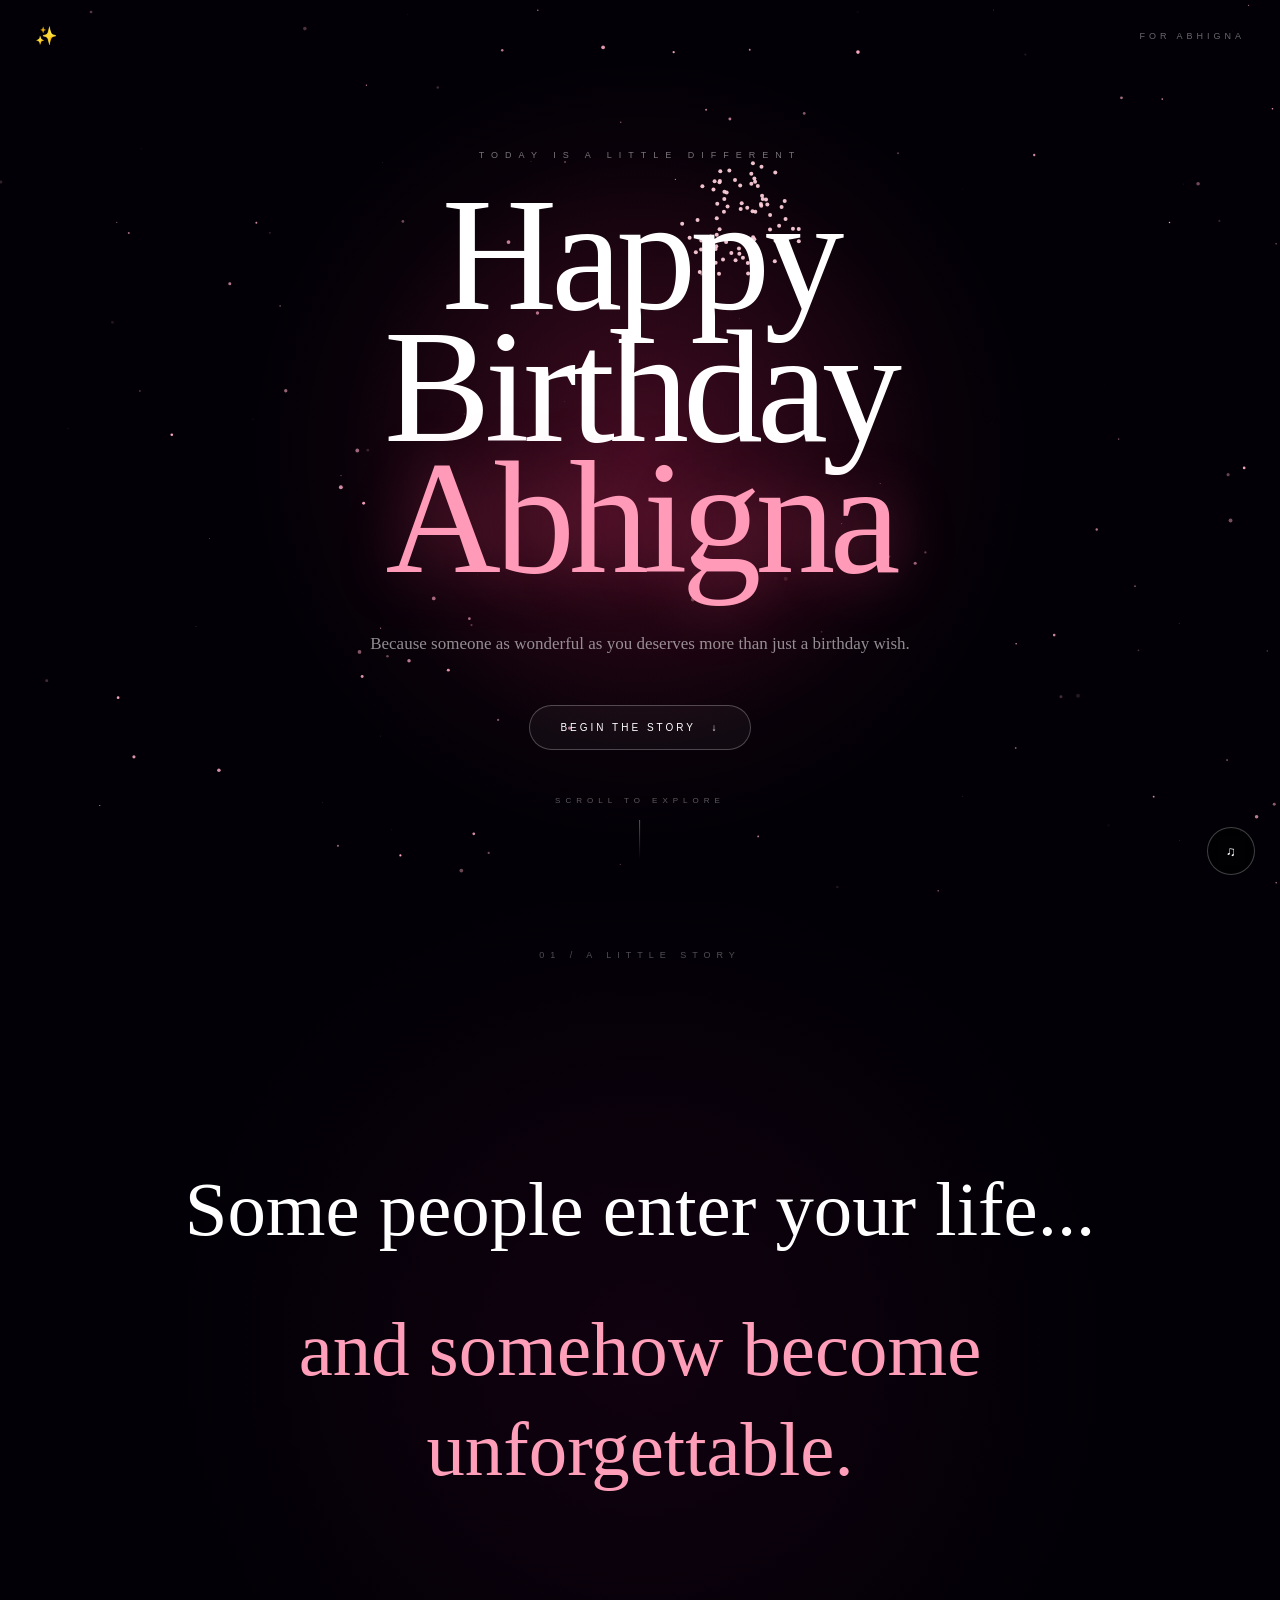
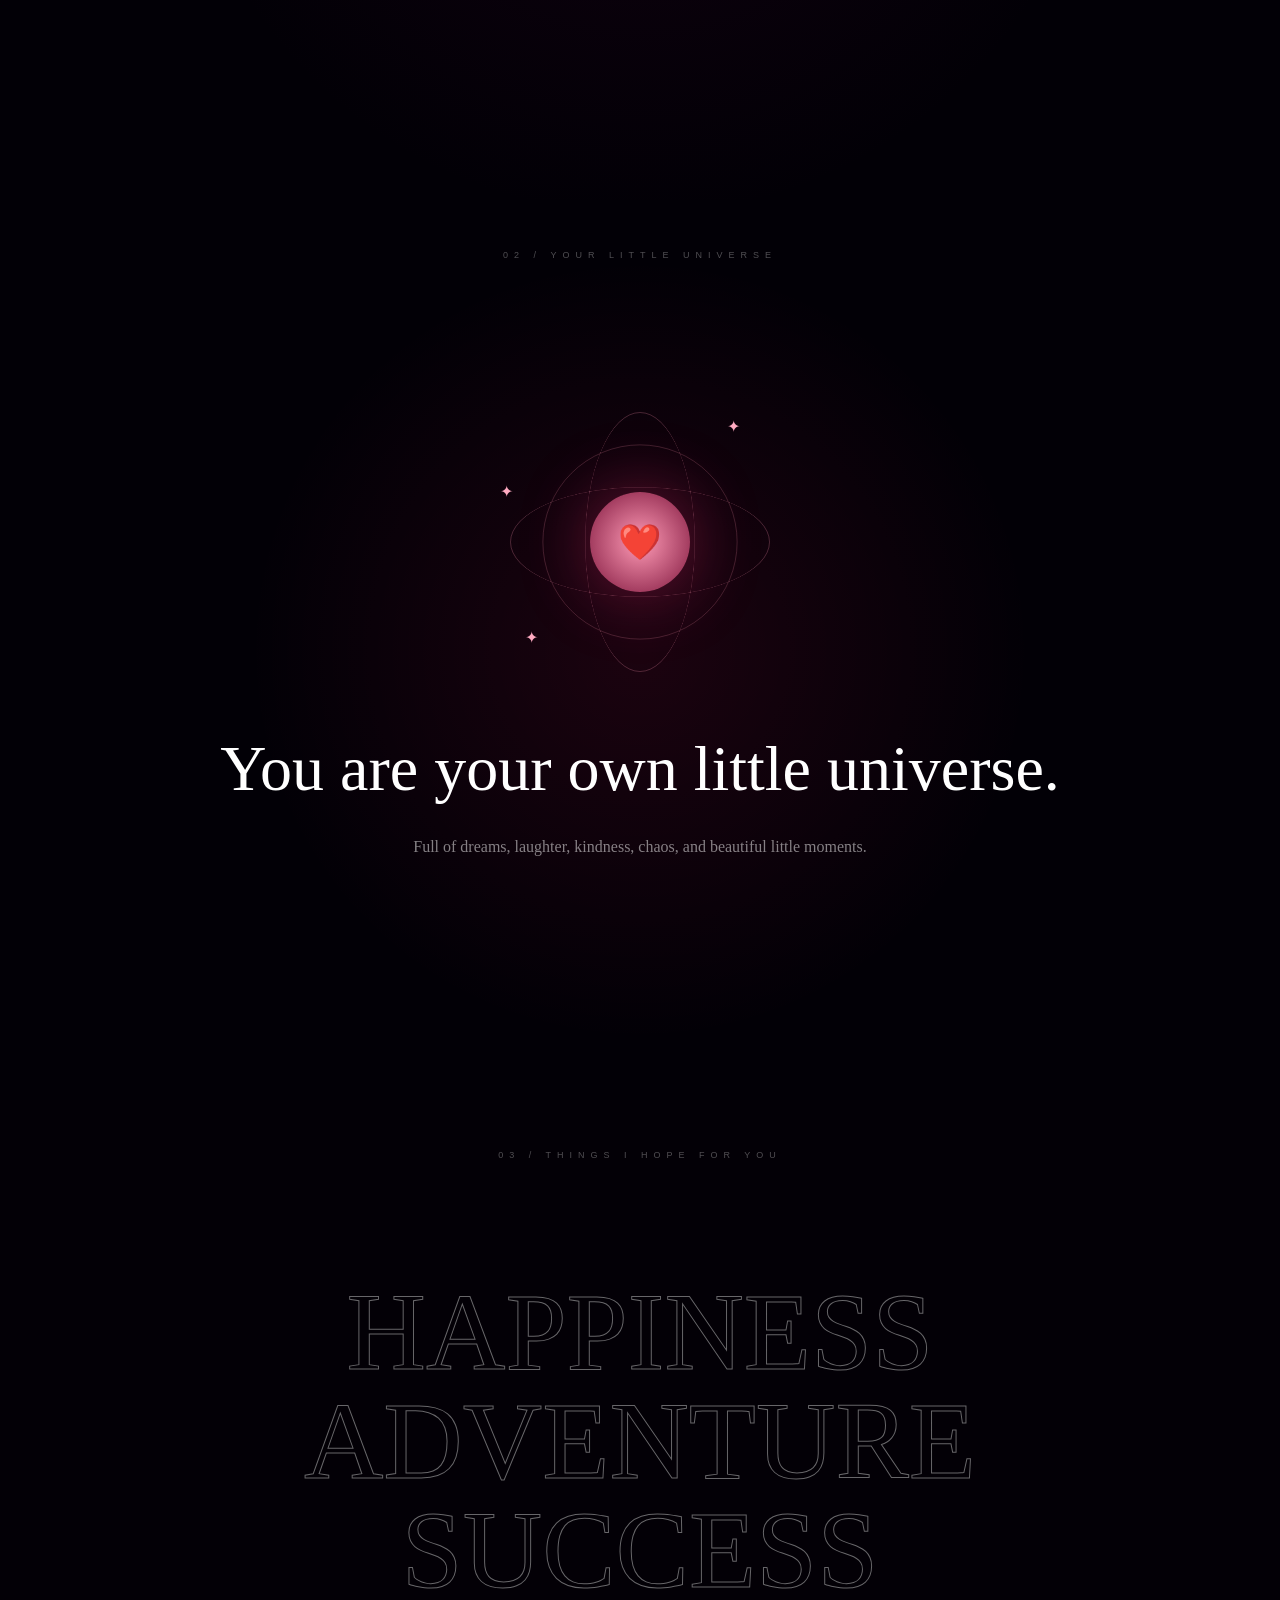
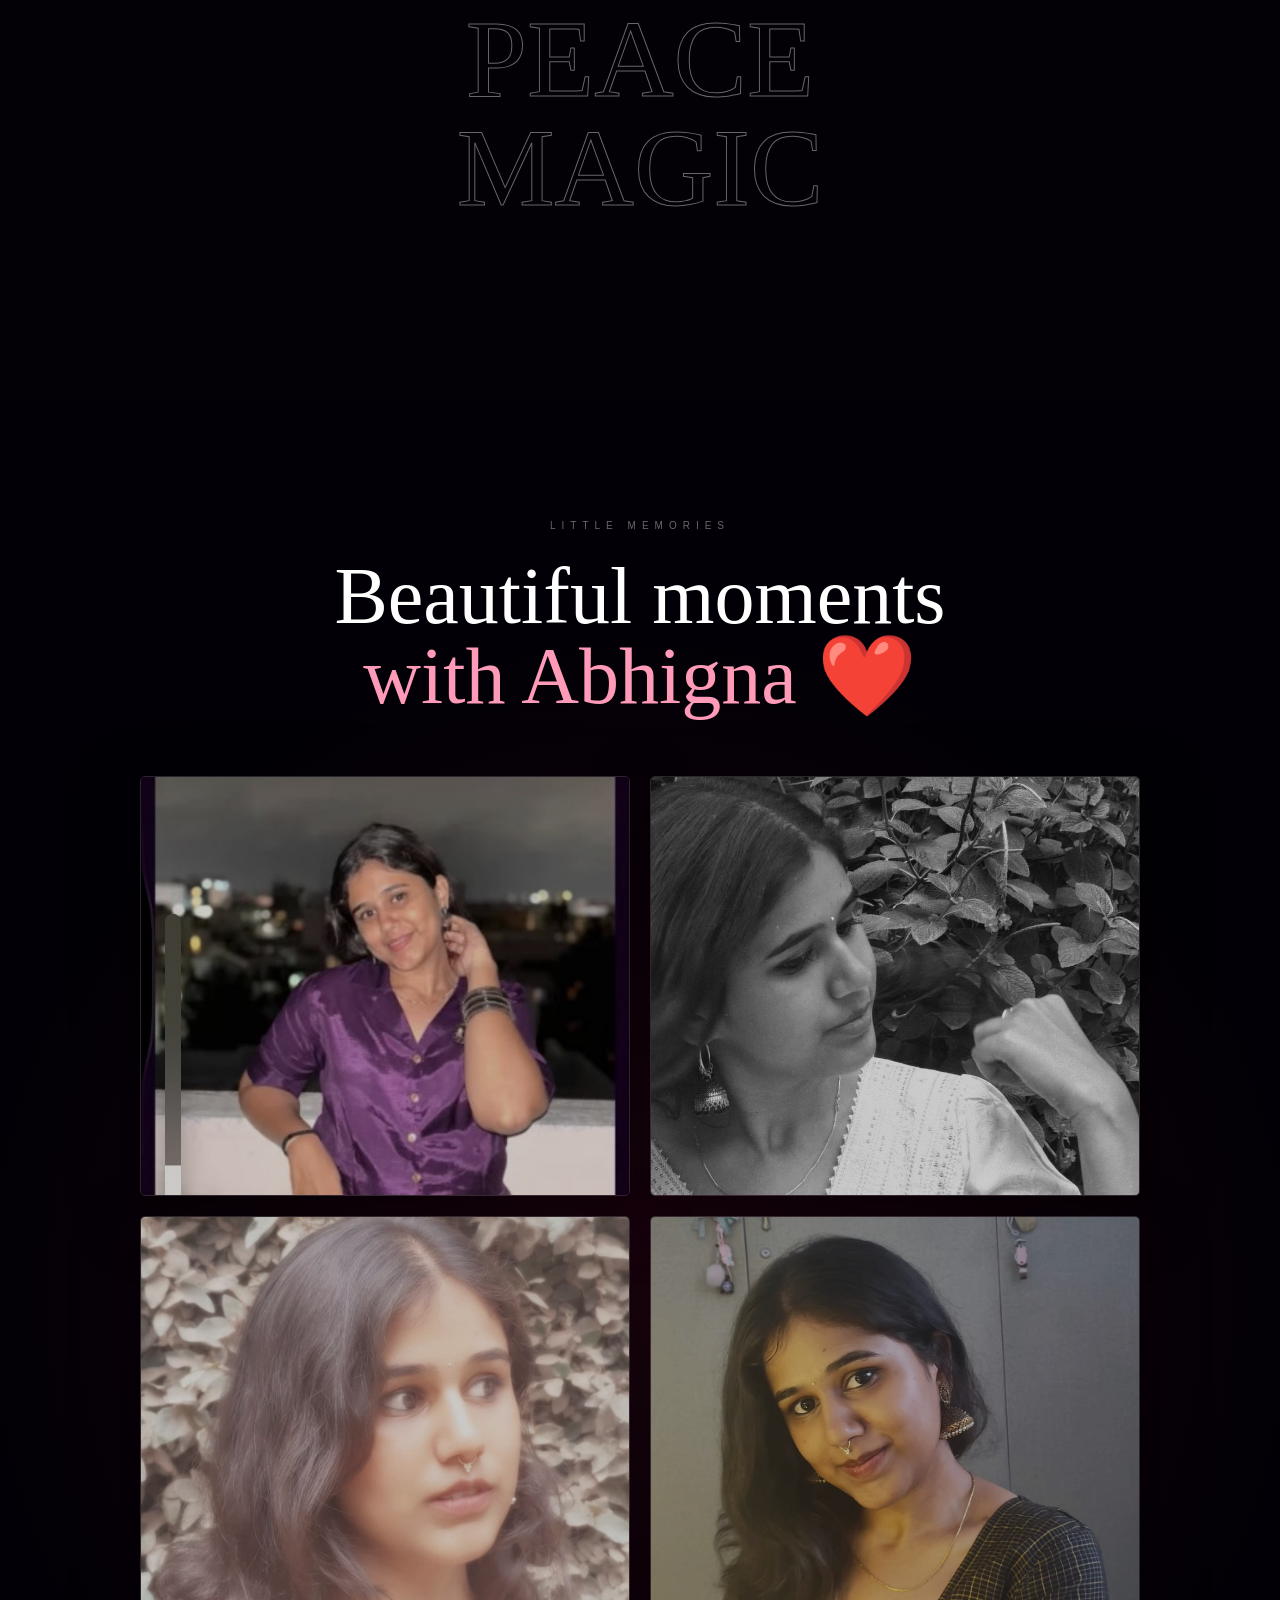
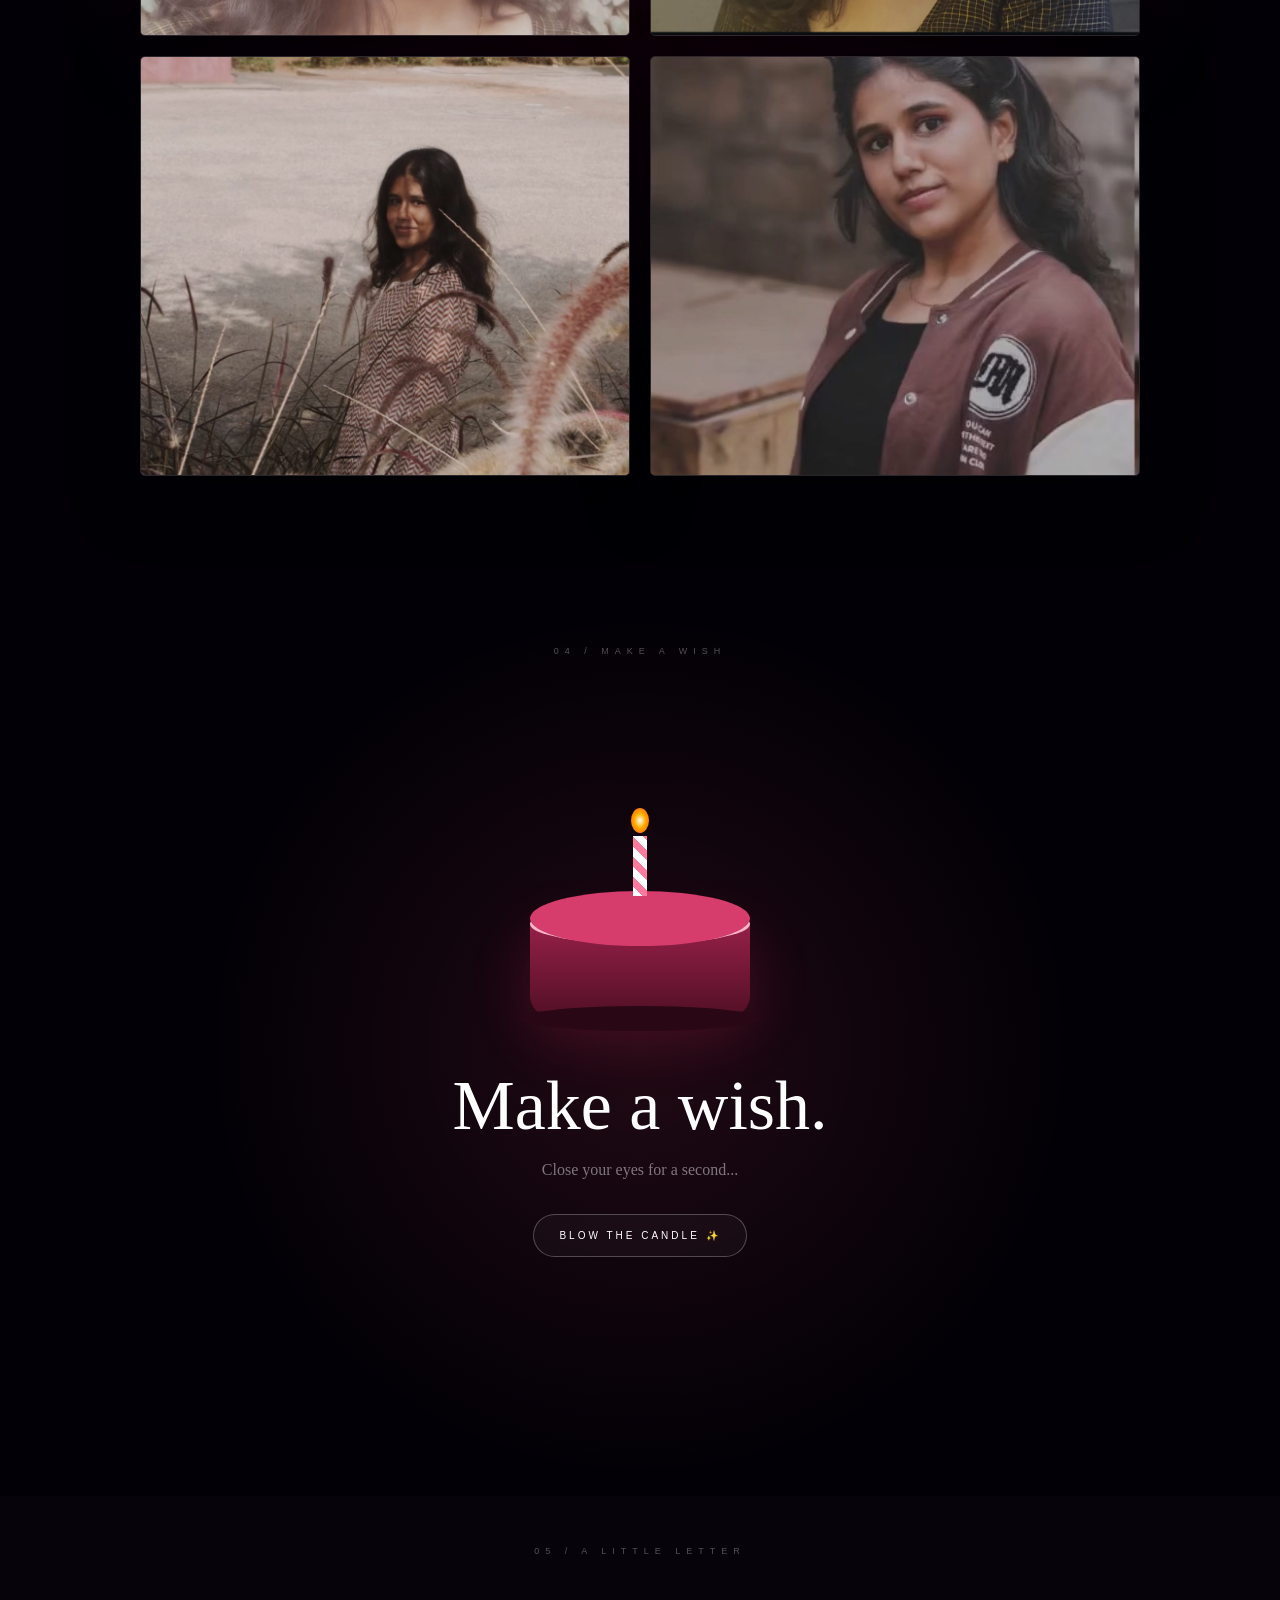
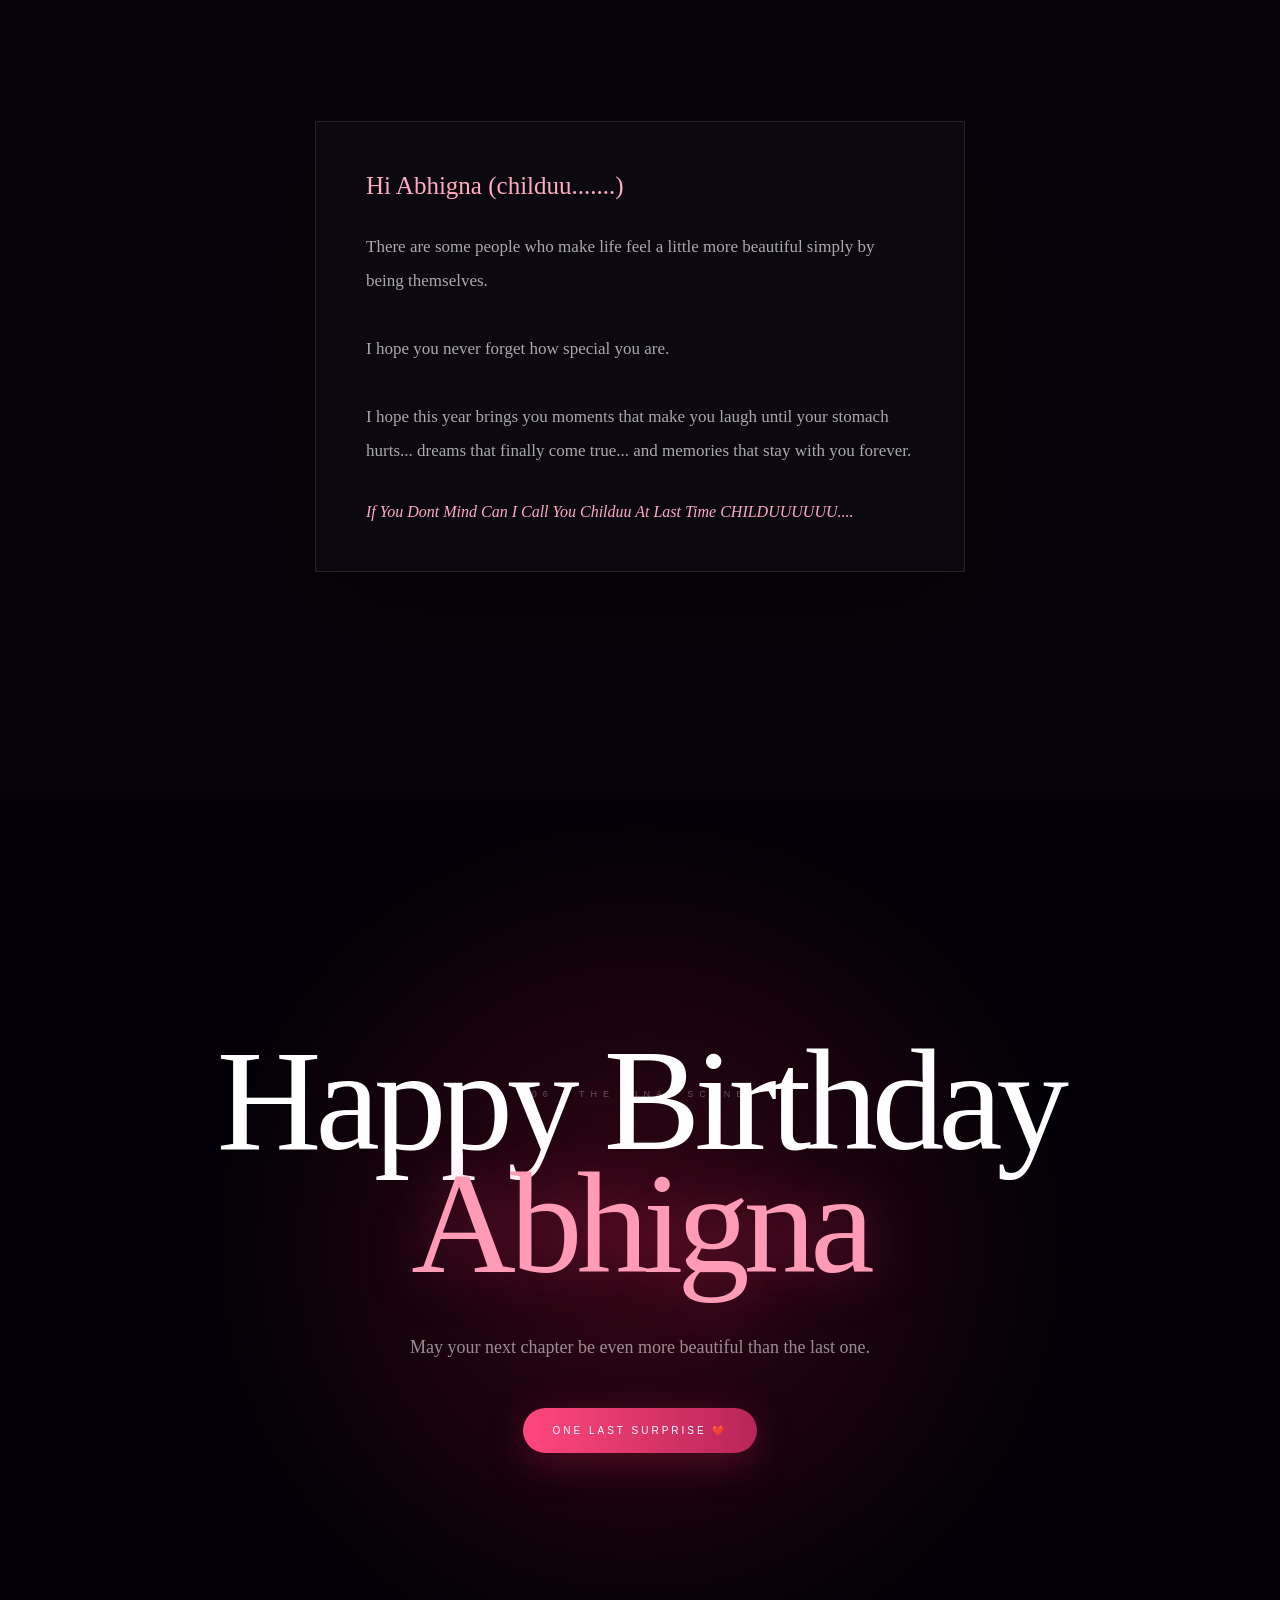
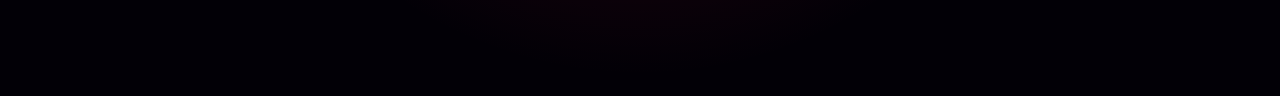
==== index.html @ fcb1d1f9 "Rename intex.html to index.html" ====
<!DOCTYPE html>
<html lang="en">

<head>

    <meta charset="UTF-8">

    <meta
        name="viewport"
        content="width=device-width, initial-scale=1.0">

    <meta
        name="theme-color"
        content="#030008">

    <title>
        A Story For Abhigna ❤️
    </title>

    <link
        rel="stylesheet"
        href="style.css">

</head>

<body>


<!-- =====================================================
     INTRO
===================================================== -->

<div id="intro">

    <div class="intro-stars"></div>

    <div class="intro-content">

        <div class="intro-small">
            SOME STORIES ARE MEANT TO BE FELT
        </div>

        <h1>
            For <span>Abhigna</span>
        </h1>

        <div class="intro-line"></div>

        <p>
            A little cinematic surprise
        </p>

    </div>

</div>


<!-- =====================================================
     MUSIC
===================================================== -->

<button
    id="musicButton"
    class="music-button">

    ♫

</button>

<audio
    id="music"
    loop>

    <source
        src="music.mp3"
        type="audio/mpeg">

</audio>


<!-- =====================================================
     BACKGROUND CANVAS
===================================================== -->

<canvas
    id="particles">

</canvas>


<!-- =====================================================
     NAVIGATION
===================================================== -->

<nav>

    <div class="logo">
        ✨
    </div>

    <div class="nav-text">
        FOR ABHIGNA
    </div>

</nav>


<!-- =====================================================
     HERO
===================================================== -->

<section
    class="hero"
    data-scene>

    <div class="hero-glow"></div>

    <div class="hero-content">

        <div class="eyebrow">
            TODAY IS A LITTLE DIFFERENT
        </div>

        <h1
            class="hero-title">

            <span>Happy</span>

            <span>Birthday</span>

            <span class="pink">
                Abhigna
            </span>

        </h1>

        <p class="hero-description">

            Because someone as wonderful as you
            deserves more than just a birthday wish.

        </p>

        <button
            class="begin-button"
            id="beginButton">

            BEGIN THE STORY

            <span>↓</span>

        </button>

    </div>

    <div class="scroll-hint">

        SCROLL TO EXPLORE

        <div></div>

    </div>

</section>


<!-- =====================================================
     SCENE 01
===================================================== -->

<section
    class="scene story-scene"
    data-scene>

    <div class="scene-number">
        01 / A LITTLE STORY
    </div>

    <div class="story-container reveal">

        <p class="giant-text">

            Some people
            enter your life...

        </p>

        <p
            class="giant-text pink-text">

            and somehow
            become unforgettable.

        </p>

    </div>

</section>


<!-- =====================================================
     SCENE 02
===================================================== -->

<section
    class="scene universe"
    data-scene>

    <div class="scene-number">
        02 / YOUR LITTLE UNIVERSE
    </div>

    <div class="universe-content reveal">

        <div class="orb">

            <div class="orb-core">
                ❤️
            </div>

            <div class="orb-ring ring-one"></div>
            <div class="orb-ring ring-two"></div>
            <div class="orb-ring ring-three"></div>

            <div class="orb-star star-one">✦</div>
            <div class="orb-star star-two">✦</div>
            <div class="orb-star star-three">✦</div>

        </div>

        <h2>
            You are your own
            little universe.
        </h2>

        <p>

            Full of dreams,
            laughter,
            kindness,
            chaos,
            and beautiful little moments.

        </p>

    </div>

</section>


<!-- =====================================================
     SCENE 03
===================================================== -->

<section
    class="scene words"
    data-scene>

    <div class="scene-number">
        03 / THINGS I HOPE FOR YOU
    </div>

    <div class="word-list reveal">

        <div>HAPPINESS</div>

        <div>ADVENTURE</div>

        <div>SUCCESS</div>

        <div>PEACE</div>

        <div>MAGIC</div>

    </div>

</section>
<!-- PHOTO SECTION -->

<section class="photo-section">

    <p class="photo-small">
        LITTLE MEMORIES
    </p>

    <h2>
        Beautiful moments
        <span>with Abhigna ❤️</span>
    </h2>

    <div class="photos">

        <div class="photo">
            <img src="photos/1.jpg">
        </div>

        <div class="photo">
            <img src="photos/2.jpg">
        </div>

        <div class="photo">
            <img src="photos/3.jpg">
        </div>

        <div class="photo">
            <img src="photos/4.jpg">
        </div>

        <div class="photo">
            <img src="photos/5.jpg">
        </div>

        <div class="photo">
            <img src="photos/6.jpg">
        </div>

    </div>

</section>

<!-- =====================================================
     SCENE 04
===================================================== -->

<section
    class="scene cake-scene"
    data-scene>

    <div class="scene-number">
        04 / MAKE A WISH
    </div>

    <div class="cake-area reveal">

        <div class="cake">

            <div class="candle">

                <div class="flame"></div>

            </div>

            <div class="cake-top"></div>

            <div class="cake-body">

                <div class="cake-drip"></div>

            </div>

            <div class="cake-bottom"></div>

        </div>

        <h2>
            Make a wish.
        </h2>

        <p>
            Close your eyes for a second...
        </p>

        <button
            id="wishButton"
            class="wish-button">

            BLOW THE CANDLE ✨

        </button>

    </div>

</section>


<!-- =====================================================
     SCENE 05
===================================================== -->

<section
    class="scene letter-scene"
    data-scene>

    <div class="scene-number">
        05 / A LITTLE LETTER
    </div>

    <div class="letter reveal">

        <div class="letter-top">
            Hi Abhigna (childuu.......)
        </div>

        <div
            id="letterText"
            class="letter-text">

            There are some people
            who make life feel a little
            more beautiful simply by
            being themselves.

            <br><br>

            I hope you never forget
            how special you are.

            <br><br>

            I hope this year brings you
            moments that make you laugh
            until your stomach hurts...

            dreams that finally come true...

            and memories that stay with
            you forever.

        </div>

        <div class="letter-sign">
            If You Dont Mind Can I Call You Childuu At Last Time 


            CHILDUUUUUU....
        </div>

    </div>

</section>


<!-- =====================================================
     SCENE 06
===================================================== -->

<section
    class="scene final-scene"
    data-scene>

    <div class="final-glow"></div>

    <div class="final-content reveal">

        <div class="scene-number">
            06 / THE FINAL SCENE
        </div>

        <h1>

            Happy Birthday

            <span>
                Abhigna
            </span>

        </h1>

        <p>

            May your next chapter be
            even more beautiful than
            the last one.

        </p>

        <button
            id="surpriseButton"
            class="surprise-button">

            ONE LAST SURPRISE ❤️

        </button>

    </div>

</section>


<!-- =====================================================
     SECRET SCREEN
===================================================== -->

<div
    id="secretScreen"
    class="secret-screen">

    <div class="secret-content">

        <div class="secret-small">
            THE SECRET SCENE
        </div>

        <h1>

            You deserve
            the world.

        </h1>

        <p>

            Never stop smiling.

            <br>

            Never stop dreaming.

            <br>

            Never stop being you.

            <br><br>

            Happy Birthday,
            Abhigna. ❤️

        </p>

        <button
            id="closeSecret">

            CLOSE

        </button>

    </div>

</div>


<script src="script.js"></script>

</body>

</html>
---- style.css ----
/* =====================================================
   RESET
===================================================== */

* {
    margin: 0;
    padding: 0;
    box-sizing: border-box;
}

html {
    scroll-behavior: smooth;
}

body {

    background: #020006;

    color: white;

    font-family:
        Georgia,
        "Times New Roman",
        serif;

    overflow-x: hidden;

}


/* =====================================================
   CANVAS
===================================================== */

#particles {

    position: fixed;

    inset: 0;

    width: 100%;
    height: 100%;

    pointer-events: none;

    z-index: 1;

}


/* =====================================================
   INTRO
===================================================== */

#intro {

    position: fixed;

    inset: 0;

    background: #000;

    z-index: 10000;

    display: flex;

    align-items: center;

    justify-content: center;

    text-align: center;

    transition:
        opacity 1.5s ease,
        visibility 1.5s ease;

}

#intro.hide {

    opacity: 0;

    visibility: hidden;

}

.intro-content {

    position: relative;

    z-index: 2;

}

.intro-small {

    font-family: Arial, sans-serif;

    font-size: 9px;

    letter-spacing: 7px;

    opacity: .45;

    animation:
        fadeUp 1.5s ease;

}

.intro-content h1 {

    margin-top: 25px;

    font-size:
        clamp(50px, 12vw, 130px);

    font-weight: normal;

    line-height: .9;

    animation:
        cinematicIn 2s ease;

}

.intro-content h1 span {

    color: #ff9ab8;

}

.intro-line {

    width: 180px;

    height: 1px;

    background: rgba(255,255,255,.4);

    margin: 35px auto;

    transform-origin: left;

    animation:
        lineReveal 2s ease;

}

.intro-content p {

    font-family: Arial, sans-serif;

    font-size: 10px;

    letter-spacing: 4px;

    opacity: .4;

}


/* =====================================================
   NAV
===================================================== */

nav {

    position: fixed;

    top: 0;
    left: 0;

    width: 100%;

    padding: 25px 35px;

    display: flex;

    justify-content: space-between;

    align-items: center;

    z-index: 500;

    font-family: Arial, sans-serif;

}

.logo {

    font-size: 18px;

}

.nav-text {

    font-size: 9px;

    letter-spacing: 4px;

    opacity: .4;

}


/* =====================================================
   MUSIC
===================================================== */

.music-button {

    position: fixed;

    right: 25px;

    bottom: 25px;

    width: 48px;
    height: 48px;

    border-radius: 50%;

    border:
        1px solid
        rgba(255,255,255,.25);

    background:
        rgba(0,0,0,.4);

    backdrop-filter:
        blur(15px);

    color: white;

    z-index: 1000;

    cursor: pointer;

    transition: .4s;

}

.music-button:hover {

    transform: scale(1.1);

    box-shadow:
        0 0 30px
        rgba(255,80,130,.5);

}


/* =====================================================
   HERO
===================================================== */

.hero {

    min-height: 100svh;

    position: relative;

    display: flex;

    align-items: center;

    justify-content: center;

    text-align: center;

    overflow: hidden;

    background:

        radial-gradient(
            circle at 50% 50%,
            rgba(255,40,100,.12),
            transparent 50%
        );

}

.hero-glow {

    position: absolute;

    width: 600px;
    height: 600px;

    border-radius: 50%;

    background:
        radial-gradient(
            circle,
            rgba(255,50,120,.15),
            transparent 70%
        );

    animation:
        breathing 7s ease-in-out infinite;

}

.hero-content {

    position: relative;

    z-index: 5;

    max-width: 900px;

    padding: 30px;

}

.eyebrow {

    font-family: Arial, sans-serif;

    font-size: 9px;

    letter-spacing: 7px;

    opacity: .45;

    margin-bottom: 30px;

}

.hero-title {

    font-size:
        clamp(60px, 14vw, 160px);

    line-height: .82;

    font-weight: normal;

    letter-spacing: -6px;

}

.hero-title span {

    display: block;

}

.pink {

    color: #ff9ab8;

    text-shadow:
        0 0 60px
        rgba(255,80,130,.4);

}

.hero-description {

    max-width: 550px;

    margin: 45px auto;

    font-size: 17px;

    line-height: 1.8;

    opacity: .55;

}

.begin-button {

    padding: 16px 30px;

    border-radius: 50px;

    border:
        1px solid
        rgba(255,255,255,.25);

    background:
        rgba(255,255,255,.04);

    color: white;

    cursor: pointer;

    font-size: 10px;

    letter-spacing: 3px;

    transition: .4s;

}

.begin-button:hover {

    background: white;

    color: black;

    transform: translateY(-4px);

}

.begin-button span {

    margin-left: 10px;

}

.scroll-hint {

    position: absolute;

    bottom: 25px;

    left: 50%;

    transform:
        translateX(-50%);

    font-family: Arial, sans-serif;

    font-size: 8px;

    letter-spacing: 5px;

    opacity: .35;

}

.scroll-hint div {

    width: 1px;

    height: 40px;

    background:
        linear-gradient(
            white,
            transparent
        );

    margin: 15px auto;

    animation:
        scrollLine 2s infinite;

}


/* =====================================================
   SCENES
===================================================== */

.scene {

    min-height: 100svh;

    padding: 120px 7vw;

    position: relative;

    display: flex;

    justify-content: center;

    align-items: center;

    text-align: center;

    overflow: hidden;

}

.scene-number {

    position: absolute;

    top: 50px;

    left: 50%;

    transform:
        translateX(-50%);

    font-family: Arial, sans-serif;

    font-size: 9px;

    letter-spacing: 6px;

    opacity: .3;

}

.reveal {

    opacity: 0;

    transform:
        translateY(70px);

    filter: blur(8px);

    transition:
        1.2s ease;

}

.reveal.visible {

    opacity: 1;

    transform:
        translateY(0);

    filter: blur(0);

}


/* =====================================================
   STORY
===================================================== */

.story-scene {

    background:
        radial-gradient(
            circle,
            rgba(100,10,70,.15),
            transparent 60%
        );

}

.story-container {

    max-width: 1000px;

}

.giant-text {

    font-size:
        clamp(35px, 6vw, 80px);

    line-height: 1.3;

    margin-bottom: 40px;

}

.pink-text {

    color: #ff9eb9;

}


/* =====================================================
   UNIVERSE
===================================================== */

.universe {

    background:
        radial-gradient(
            circle,
            rgba(255,30,100,.1),
            transparent 50%
        );

}

.universe-content h2 {

    font-size:
        clamp(35px, 5vw, 65px);

    font-weight: normal;

    margin-top: 60px;

}

.universe-content p {

    max-width: 600px;

    margin: 25px auto;

    line-height: 2;

    opacity: .5;

}


/* ORB */

.orb {

    width: 260px;
    height: 260px;

    position: relative;

    margin: auto;

}

.orb-core {

    position: absolute;

    top: 50%;
    left: 50%;

    transform:
        translate(-50%,-50%);

    width: 100px;
    height: 100px;

    display: flex;

    align-items: center;
    justify-content: center;

    border-radius: 50%;

    background:
        radial-gradient(
            circle,
            #ff9bb6,
            #7d153c
        );

    box-shadow:
        0 0 70px
        rgba(255,50,120,.4);

    font-size: 35px;

    animation:
        pulse 2s infinite;

}

.orb-ring {

    position: absolute;

    border:
        1px solid
        rgba(255,150,180,.25);

    border-radius: 50%;

    inset: 0;

}

.ring-one {

    transform:
        rotateX(65deg);

    animation:
        spin 8s linear infinite;

}

.ring-two {

    transform:
        rotateY(65deg);

    animation:
        spin 11s linear infinite reverse;

}

.ring-three {

    transform:
        rotate(45deg)
        scale(.75);

    animation:
        spin 14s linear infinite;

}

.orb-star {

    position: absolute;

    color: #ffabc2;

}

.star-one {

    top: 5px;
    right: 30px;

}

.star-two {

    bottom: 25px;
    left: 15px;

}

.star-three {

    top: 70px;
    left: -10px;

}

@keyframes spin {

    to {
        transform:
            rotate(360deg);
    }

}

@keyframes pulse {

    50% {
        transform:
            translate(-50%,-50%)
            scale(1.12);
    }

}


/* =====================================================
   WORDS
===================================================== */

.words {

    background:
        #030006;

}

.word-list {

    display: flex;

    flex-direction: column;

    gap: 10px;

}

.word-list div {

    font-size:
        clamp(45px, 9vw, 110px);

    line-height: .9;

    color: transparent;

    -webkit-text-stroke:
        1px rgba(255,255,255,.4);

    transition: .5s;

}

.word-list div:hover {

    color: #ff9ab7;

    -webkit-text-stroke:
        1px #ff9ab7;

    transform:
        translateX(15px);

}


/* =====================================================
   CAKE
===================================================== */

.cake-scene {

    background:
        radial-gradient(
            circle at center,
            rgba(255,80,120,.12),
            transparent 55%
        );

}

.cake-area h2 {

    margin-top: 50px;

    font-size:
        clamp(40px,6vw,70px);

    font-weight: normal;

}

.cake-area p {

    margin-top: 15px;

    opacity: .45;

}

.cake {

    position: relative;

    width: 220px;

    height: 180px;

    margin: auto;

}

.cake-body {

    position: absolute;

    bottom: 0;

    width: 220px;

    height: 100px;

    border-radius:
        10px 10px 20px 20px;

    background:
        linear-gradient(
            #9c214c,
            #521025
        );

    box-shadow:
        0 20px 60px
        rgba(255,40,100,.2);

}

.cake-bottom {

    position: absolute;

    bottom: -15px;

    left: -10px;

    width: 240px;

    height: 25px;

    border-radius: 50%;

    background:
        #2a0715;

}

.cake-top {

    position: absolute;

    top: 55px;

    left: 0;

    width: 220px;

    height: 55px;

    border-radius: 50%;

    background:
        #d63c6c;

    z-index: 2;

}

.cake-drip {

    position: absolute;

    width: 100%;

    height: 40px;

    background:
        #ffb5c8;

    border-radius: 50%;

    top: -12px;

}

.candle {

    position: absolute;

    width: 14px;

    height: 60px;

    background:
        repeating-linear-gradient(
            45deg,
            #fff,
            #fff 7px,
            #ff7b9e 7px,
            #ff7b9e 14px
        );

    left: 103px;

    top: 0;

    z-index: 5;

}

.flame {

    position: absolute;

    width: 18px;
    height: 25px;

    background:
        radial-gradient(
            ellipse at center,
            #fff,
            #ffb000 40%,
            #ff4d00
        );

    border-radius:
        50% 50% 50% 50%;

    top: -28px;

    left: -2px;

    animation:
        flame 0.5s infinite alternate;

}

@keyframes flame {

    from {
        transform:
            scale(.85)
            rotate(-3deg);
    }

    to {
        transform:
            scale(1.1)
            rotate(3deg);
    }

}

.wish-button {

    margin-top: 35px;

    padding: 15px 25px;

    border-radius: 50px;

    border:
        1px solid
        rgba(255,255,255,.25);

    background:
        rgba(255,255,255,.03);

    color: white;

    cursor: pointer;

    font-size: 10px;

    letter-spacing: 3px;

}


/* =====================================================
   LETTER
===================================================== */

.letter-scene {

    background:
        #07030a;

}

.letter {

    max-width: 650px;

    padding: 50px;

    border:
        1px solid
        rgba(255,255,255,.1);

    background:
        rgba(255,255,255,.025);

    box-shadow:
        0 40px 100px
        rgba(0,0,0,.4);

    text-align: left;

}

.letter-top {

    font-size: 25px;

    color: #ffabc0;

    margin-bottom: 30px;

}

.letter-text {

    font-size: 17px;

    line-height: 2;

    color: rgba(255,255,255,.65);

}

.letter-sign {

    margin-top: 35px;

    font-style: italic;

    color: #ffabc0;

}


/* =====================================================
   FINAL
===================================================== */

.final-scene {

    background:
        radial-gradient(
            circle at center,
            rgba(255,30,90,.2),
            transparent 55%
        );

}

.final-content {

    max-width: 900px;

}

.final-content h1 {

    font-size:
        clamp(65px,12vw,145px);

    line-height: .85;

    font-weight: normal;

    letter-spacing: -6px;

}

.final-content h1 span {

    display: block;

    color: #ff9ab7;

    text-shadow:
        0 0 60px
        rgba(255,60,120,.4);

}

.final-content p {

    margin: 45px auto;

    max-width: 550px;

    font-size: 18px;

    line-height: 1.8;

    opacity: .55;

}

.surprise-button {

    padding: 17px 30px;

    border-radius: 50px;

    background:
        linear-gradient(
            90deg,
            #ff477d,
            #b82558
        );

    border: none;

    color: white;

    cursor: pointer;

    font-size: 10px;

    letter-spacing: 3px;

    box-shadow:
        0 10px 40px
        rgba(255,40,100,.25);

    transition: .4s;

}

.surprise-button:hover {

    transform:
        translateY(-5px)
        scale(1.04);

}


/* =====================================================
   SECRET
===================================================== */

.secret-screen {

    position: fixed;

    inset: 0;

    z-index: 9999;

    background:
        radial-gradient(
            circle,
            #39001b,
            #020002 70%
        );

    display: flex;

    align-items: center;

    justify-content: center;

    text-align: center;

    padding: 30px;

    opacity: 0;

    visibility: hidden;

    transition: 1s;

}

.secret-screen.show {

    opacity: 1;

    visibility: visible;

}

.secret-content {

    max-width: 800px;

}

.secret-small {

    font-family: Arial, sans-serif;

    font-size: 9px;

    letter-spacing: 6px;

    opacity: .4;

    margin-bottom: 30px;

}

.secret-content h1 {

    font-size:
        clamp(55px,10vw,120px);

    font-weight: normal;

    line-height: .9;

    color: #ffabc1;

}

.secret-content p {

    margin: 40px auto;

    font-size: 18px;

    line-height: 2;

    opacity: .65;

}

.secret-content button {

    padding: 12px 25px;

    border-radius: 50px;

    border:
        1px solid
        rgba(255,255,255,.25);

    background: transparent;

    color: white;

    cursor: pointer;

}


/* =====================================================
   ANIMATIONS
===================================================== */

@keyframes breathing {

    0%,100% {
        transform: scale(.8);
        opacity: .5;
    }

    50% {
        transform: scale(1.25);
        opacity: 1;
    }

}

@keyframes fadeUp {

    from {
        opacity: 0;
        transform:
            translateY(30px);
    }

    to {
        opacity: 1;
        transform:
            translateY(0);
    }

}

@keyframes cinematicIn {

    from {
        opacity: 0;

        transform:
            translateY(70px)
            scale(.9);

        filter: blur(20px);
    }

    to {
        opacity: 1;

        transform:
            translateY(0)
            scale(1);

        filter: blur(0);
    }

}

@keyframes lineReveal {

    from {
        transform: scaleX(0);
    }

    to {
        transform: scaleX(1);
    }

}

@keyframes scrollLine {

    0% {
        transform:
            scaleY(0);

        transform-origin: top;
    }

    50% {
        transform:
            scaleY(1);

        transform-origin: top;
    }

    100% {
        transform:
            scaleY(0);

        transform-origin: bottom;
    }

}


/* =====================================================
   MOBILE
===================================================== */

@media(max-width:700px) {

    nav {

        padding: 20px;

    }

    .nav-text {

        font-size: 8px;

    }

    .hero-title {

        letter-spacing: -4px;

    }

    .hero-description {

        font-size: 15px;

    }

    .scene {

        padding:
            100px 6%;

    }

    .giant-text {

        font-size: 34px;

    }

    .word-list div {

        font-size: 48px;

    }

    .letter {

        padding: 30px 25px;

    }

    .letter-text {

        font-size: 15px;

    }

    .final-content h1 {

        letter-spacing: -3px;

    }

}
/* PHOTO SECTION */

.photo-section {

    min-height: 100vh;

    padding: 120px 6%;

    text-align: center;

    background:
        radial-gradient(
            circle at center,
            rgba(255, 40, 100, .12),
            transparent 60%
        );

}

.photo-small {

    font-family: Arial, sans-serif;

    font-size: 10px;

    letter-spacing: 6px;

    opacity: .4;

    margin-bottom: 25px;

}

.photo-section h2 {

    font-size:
        clamp(40px, 7vw, 80px);

    font-weight: normal;

    line-height: 1;

    margin-bottom: 60px;

}

.photo-section h2 span {

    display: block;

    color: #ff9bb8;

}


/* PHOTO GRID */

.photos {

    max-width: 1000px;

    margin: auto;

    display: grid;

    grid-template-columns:
        repeat(2, 1fr);

    gap: 20px;

}


/* PHOTO */

.photo {

    height: 420px;

    overflow: hidden;

    border-radius: 5px;

    border:
        1px solid
        rgba(255,255,255,.15);

    box-shadow:
        0 20px 60px
        rgba(0,0,0,.5);

    transition:
        transform .6s ease,
        box-shadow .6s ease;

}


/* IMAGE */

.photo img {

    width: 100%;

    height: 100%;

    object-fit: cover;

    display: block;

    transition:
        transform 1s ease,
        filter 1s ease;

    filter:
        brightness(.8)
        saturate(.9);

}


/* HOVER */

.photo:hover {

    transform:
        translateY(-10px)
        scale(1.02);

    box-shadow:
        0 30px 80px
        rgba(255,40,100,.2);

}

.photo:hover img {

    transform: scale(1.1);

    filter:
        brightness(1)
        saturate(1.1);

}


/* MOBILE */

@media(max-width:600px) {

    .photos {

        grid-template-columns: 1fr;

    }

    .photo {

        height: 400px;

    }

}
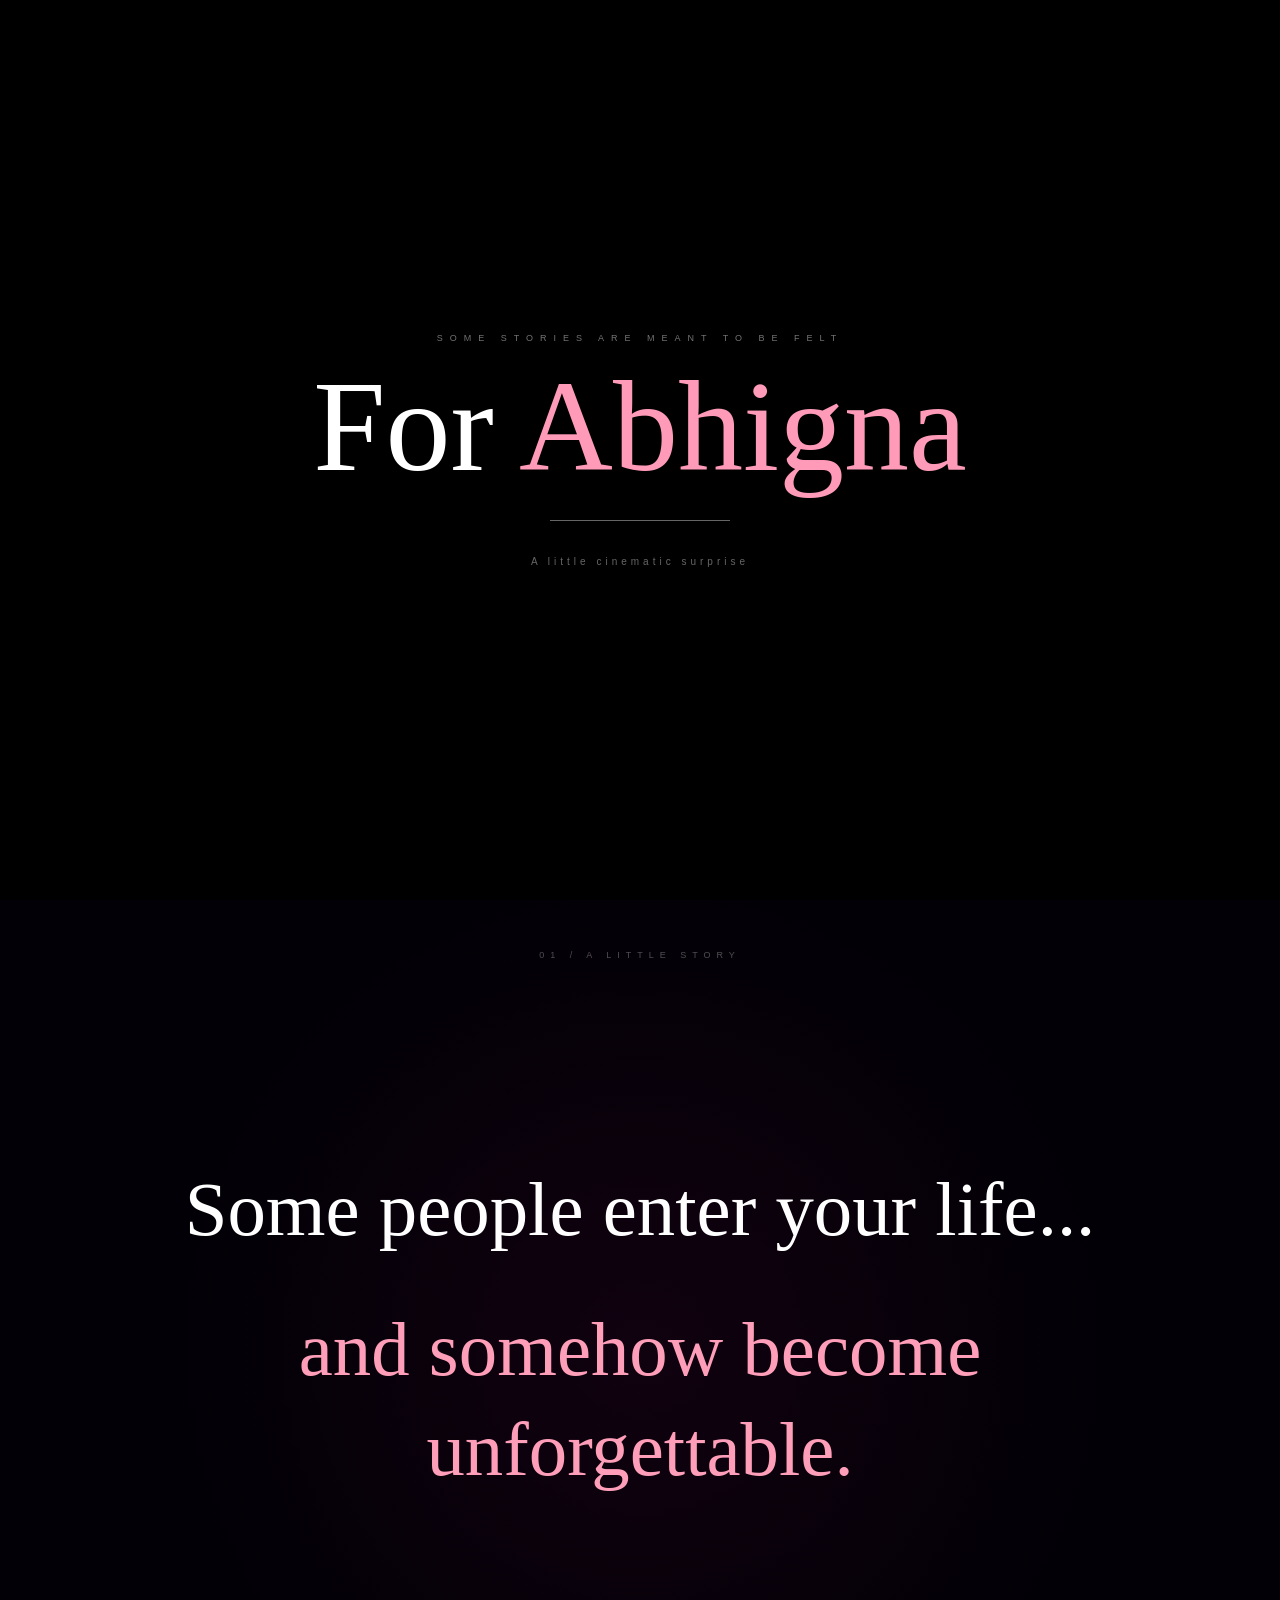
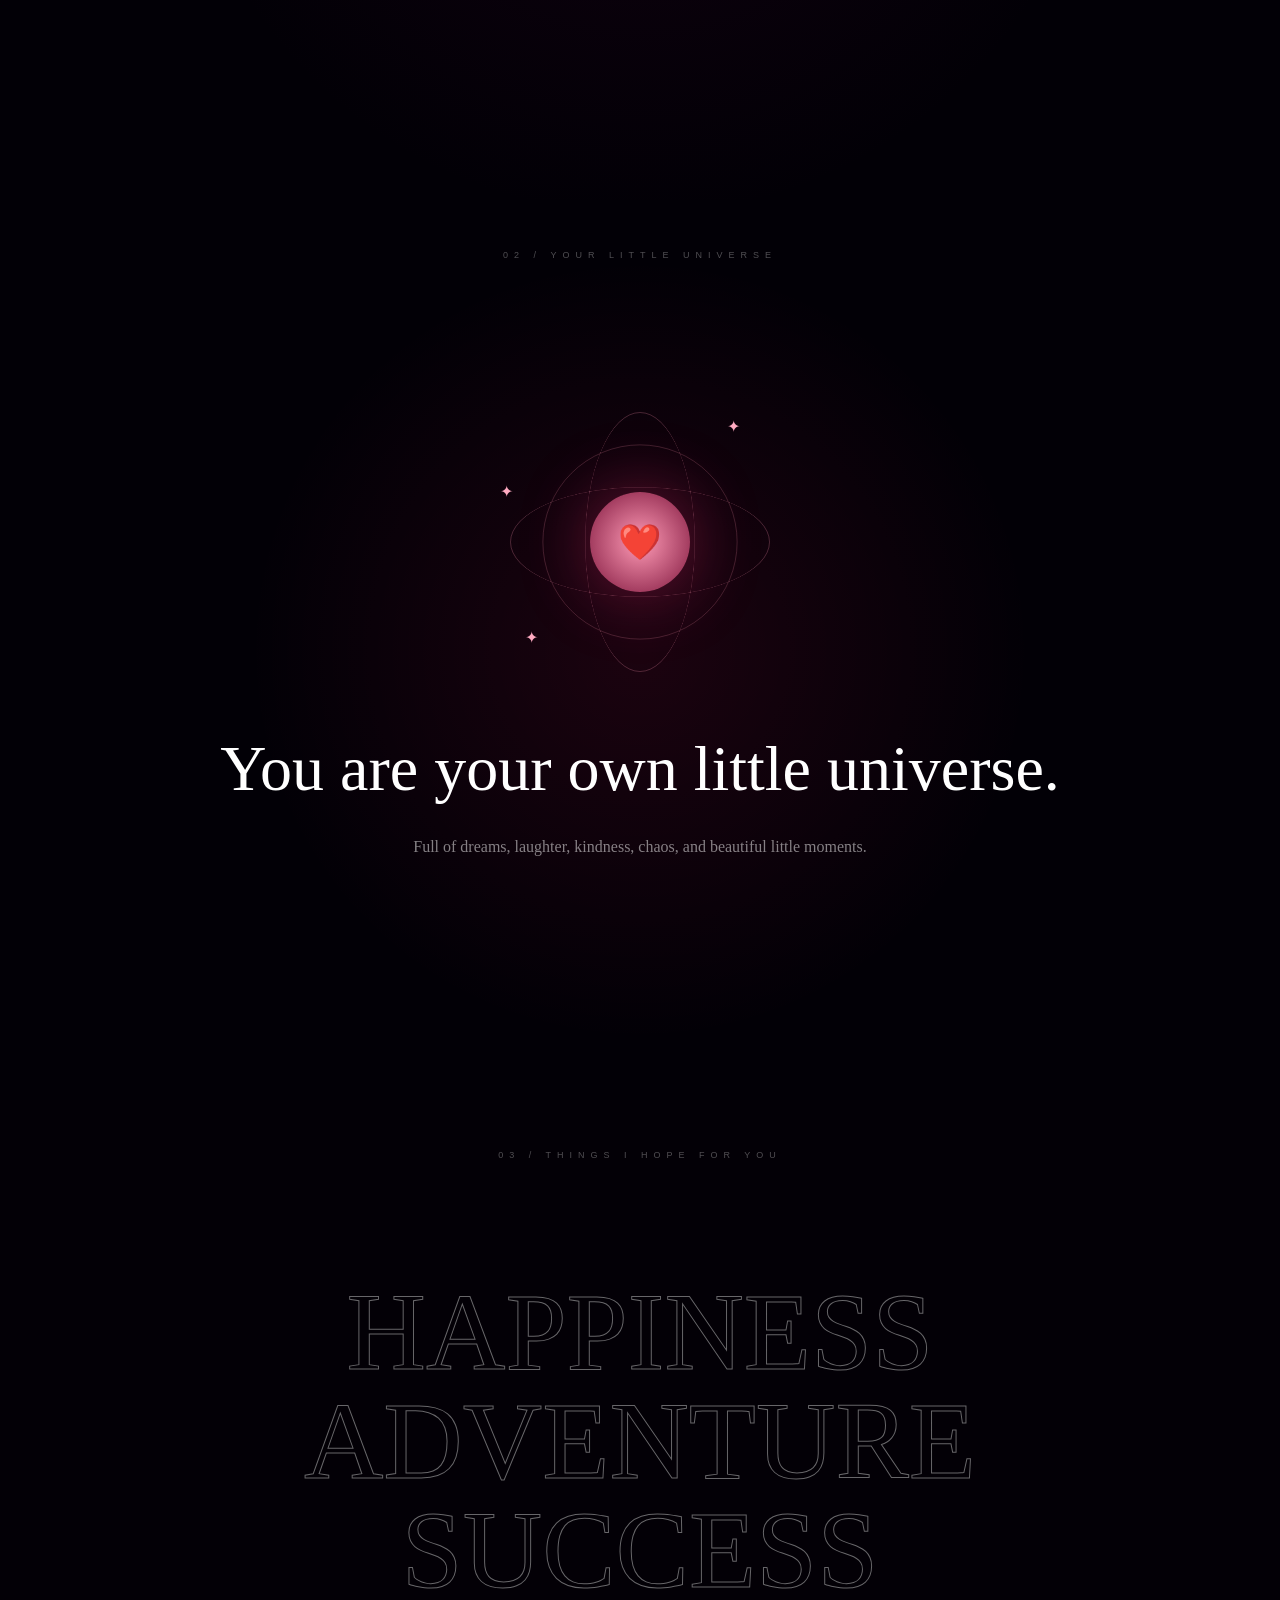
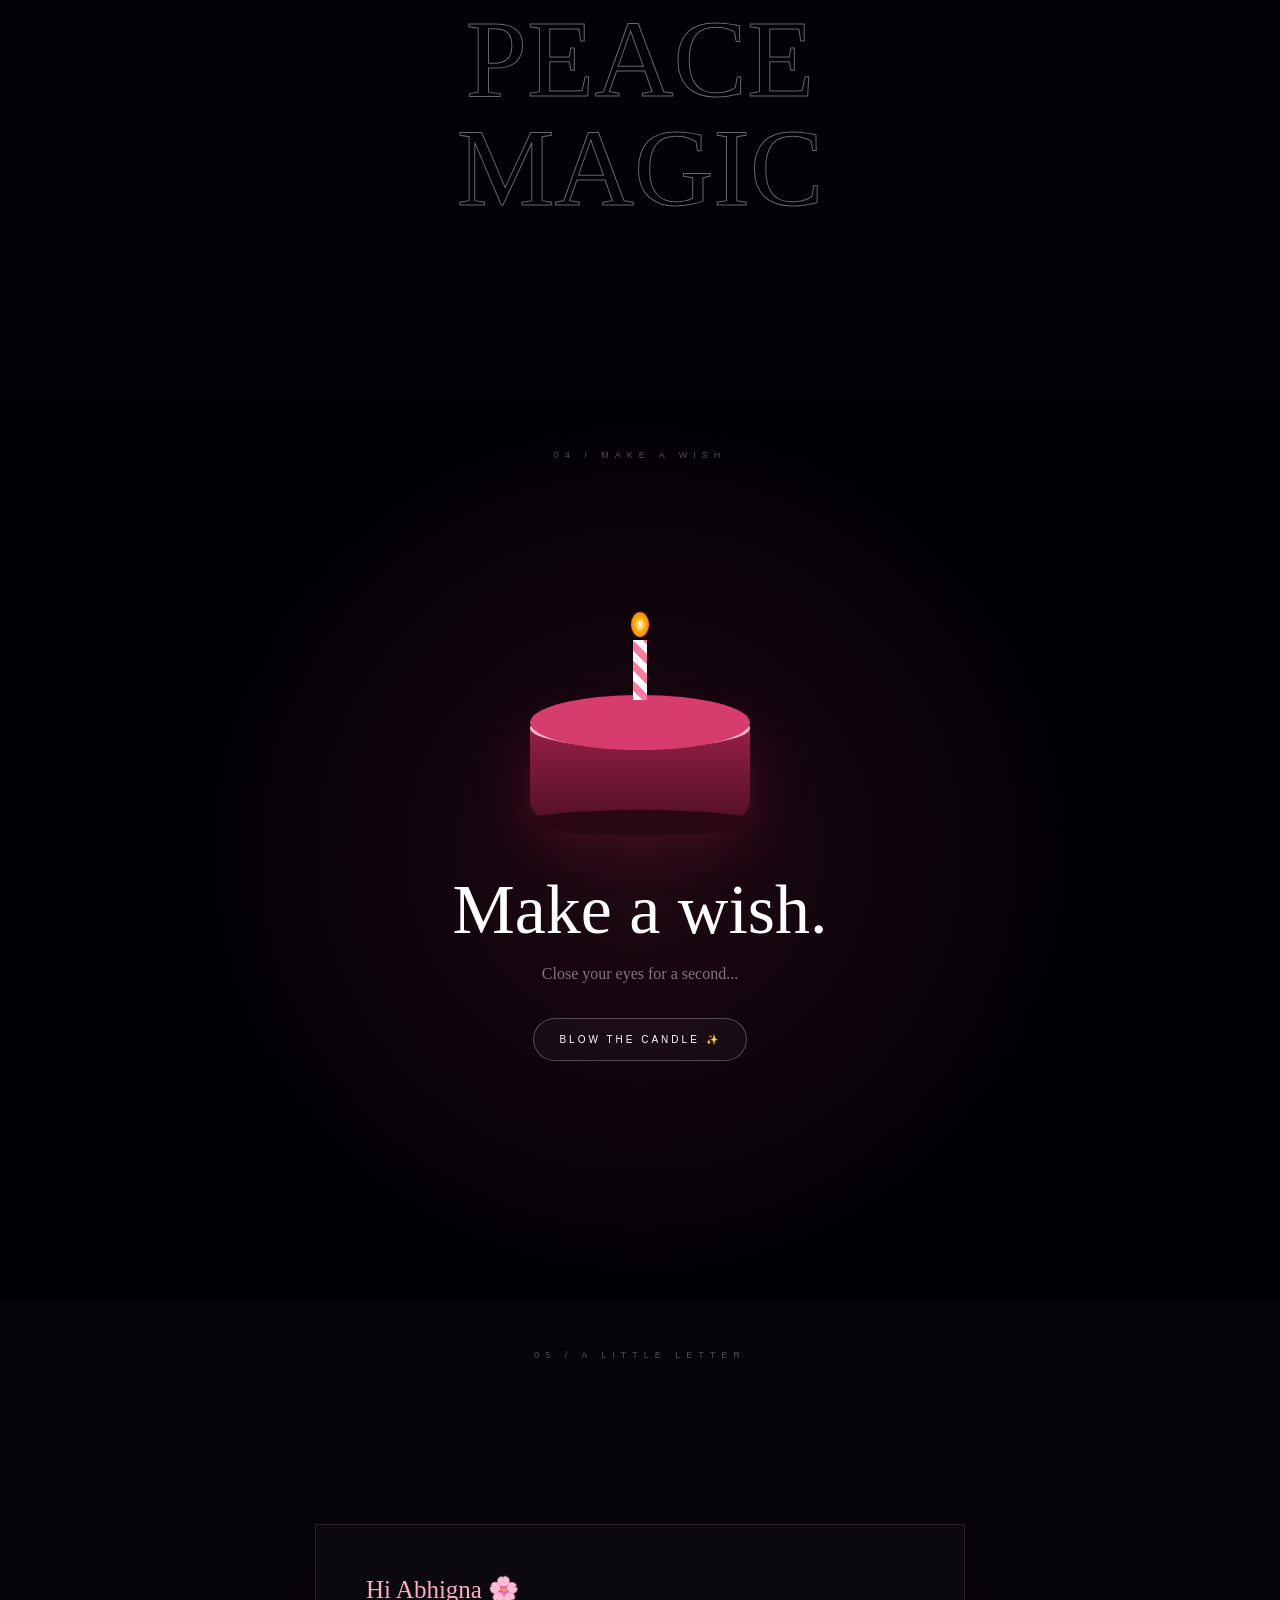
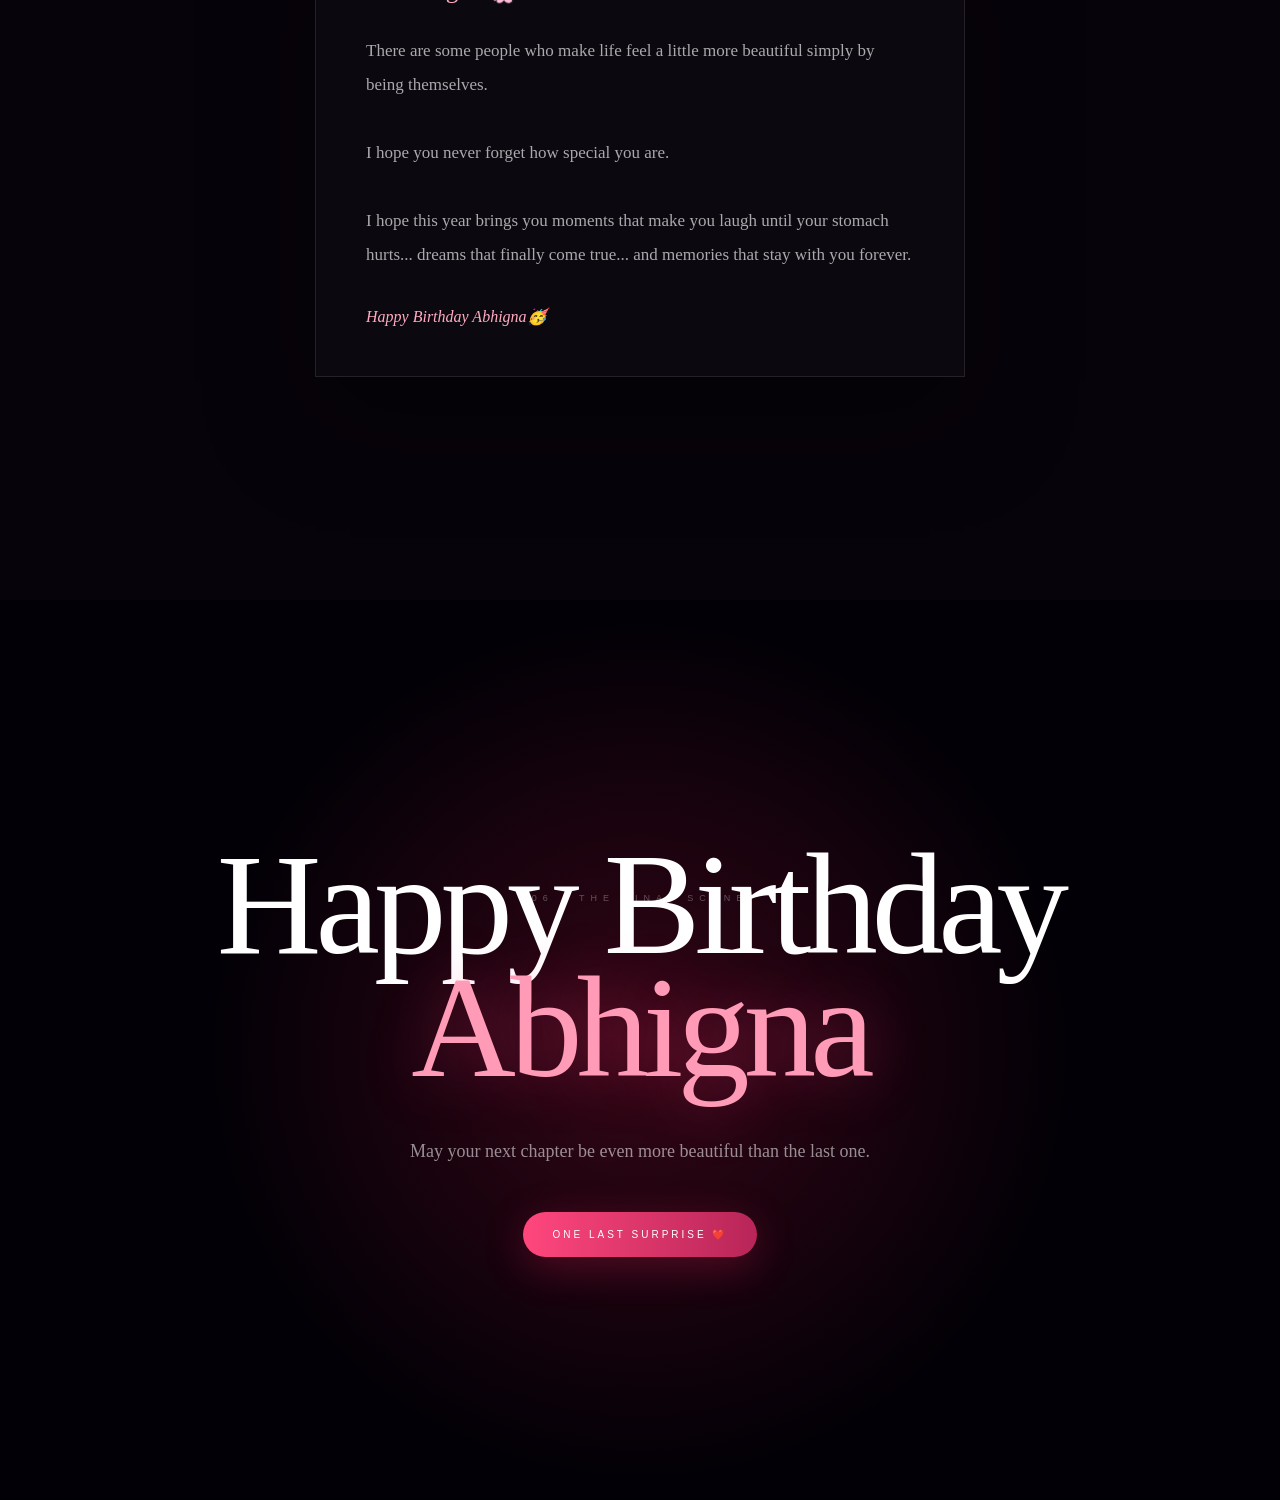
==== commit 408bfe88: "Add initial index.html for birthday surprise Initial HTML structure for a birthday surprise webpage," ====
--- a/index.html
+++ b/index.html
@@ -14,7 +14,7 @@
         content="#030008">
 
     <title>
-        A Story For Abhigna ❤️
+        A Small Gift For Abhigna ❤️
     </title>
 
     <link
@@ -95,11 +95,11 @@
 <nav>
 
     <div class="logo">
-        ✨
+      🌷
     </div>
 
     <div class="nav-text">
-        FOR ABHIGNA
+        🧿
     </div>
 
 </nav>
@@ -145,7 +145,7 @@
             class="begin-button"
             id="beginButton">
 
-            BEGIN THE STORY
+            ✨Click To Scroll✨
 
             <span>↓</span>
 
@@ -275,48 +275,7 @@
     </div>
 
 </section>
-<!-- PHOTO SECTION -->
-
-<section class="photo-section">
-
-    <p class="photo-small">
-        LITTLE MEMORIES
-    </p>
-
-    <h2>
-        Beautiful moments
-        <span>with Abhigna ❤️</span>
-    </h2>
-
-    <div class="photos">
-
-        <div class="photo">
-            <img src="photos/1.jpg">
-        </div>
-
-        <div class="photo">
-            <img src="photos/2.jpg">
-        </div>
-
-        <div class="photo">
-            <img src="photos/3.jpg">
-        </div>
-
-        <div class="photo">
-            <img src="photos/4.jpg">
-        </div>
-
-        <div class="photo">
-            <img src="photos/5.jpg">
-        </div>
-
-        <div class="photo">
-            <img src="photos/6.jpg">
-        </div>
-
-    </div>
-
-</section>
+
 
 <!-- =====================================================
      SCENE 04
@@ -388,7 +347,7 @@
     <div class="letter reveal">
 
         <div class="letter-top">
-            Hi Abhigna (childuu.......)
+            Hi Abhigna 🌸
         </div>
 
         <div
@@ -419,10 +378,7 @@
         </div>
 
         <div class="letter-sign">
-            If You Dont Mind Can I Call You Childuu At Last Time 
-
-
-            CHILDUUUUUU....
+            Happy Birthday Abhigna🥳
         </div>
 
     </div>
@@ -493,8 +449,7 @@
 
         <h1>
 
-            You deserve
-            the world.
+          Once Again Many More Happy Returns Of The Day 🥳
 
         </h1>
 
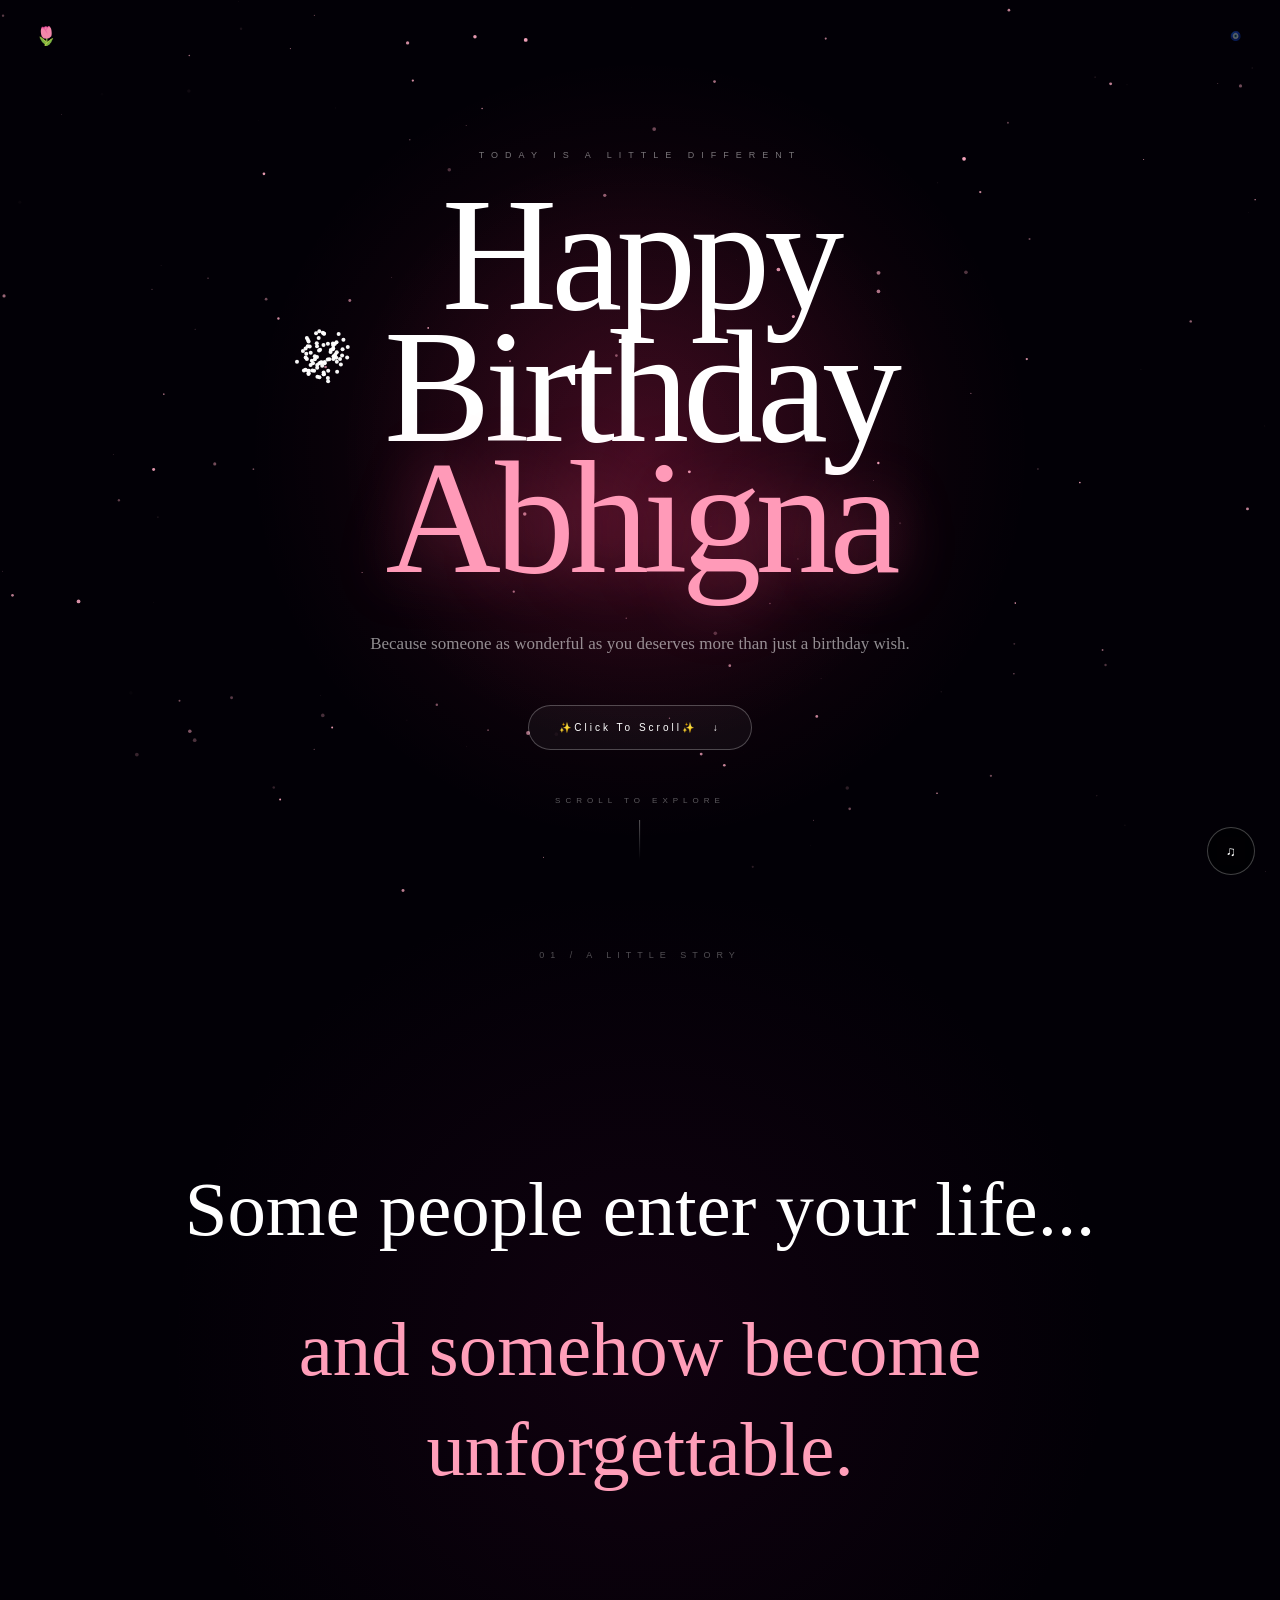
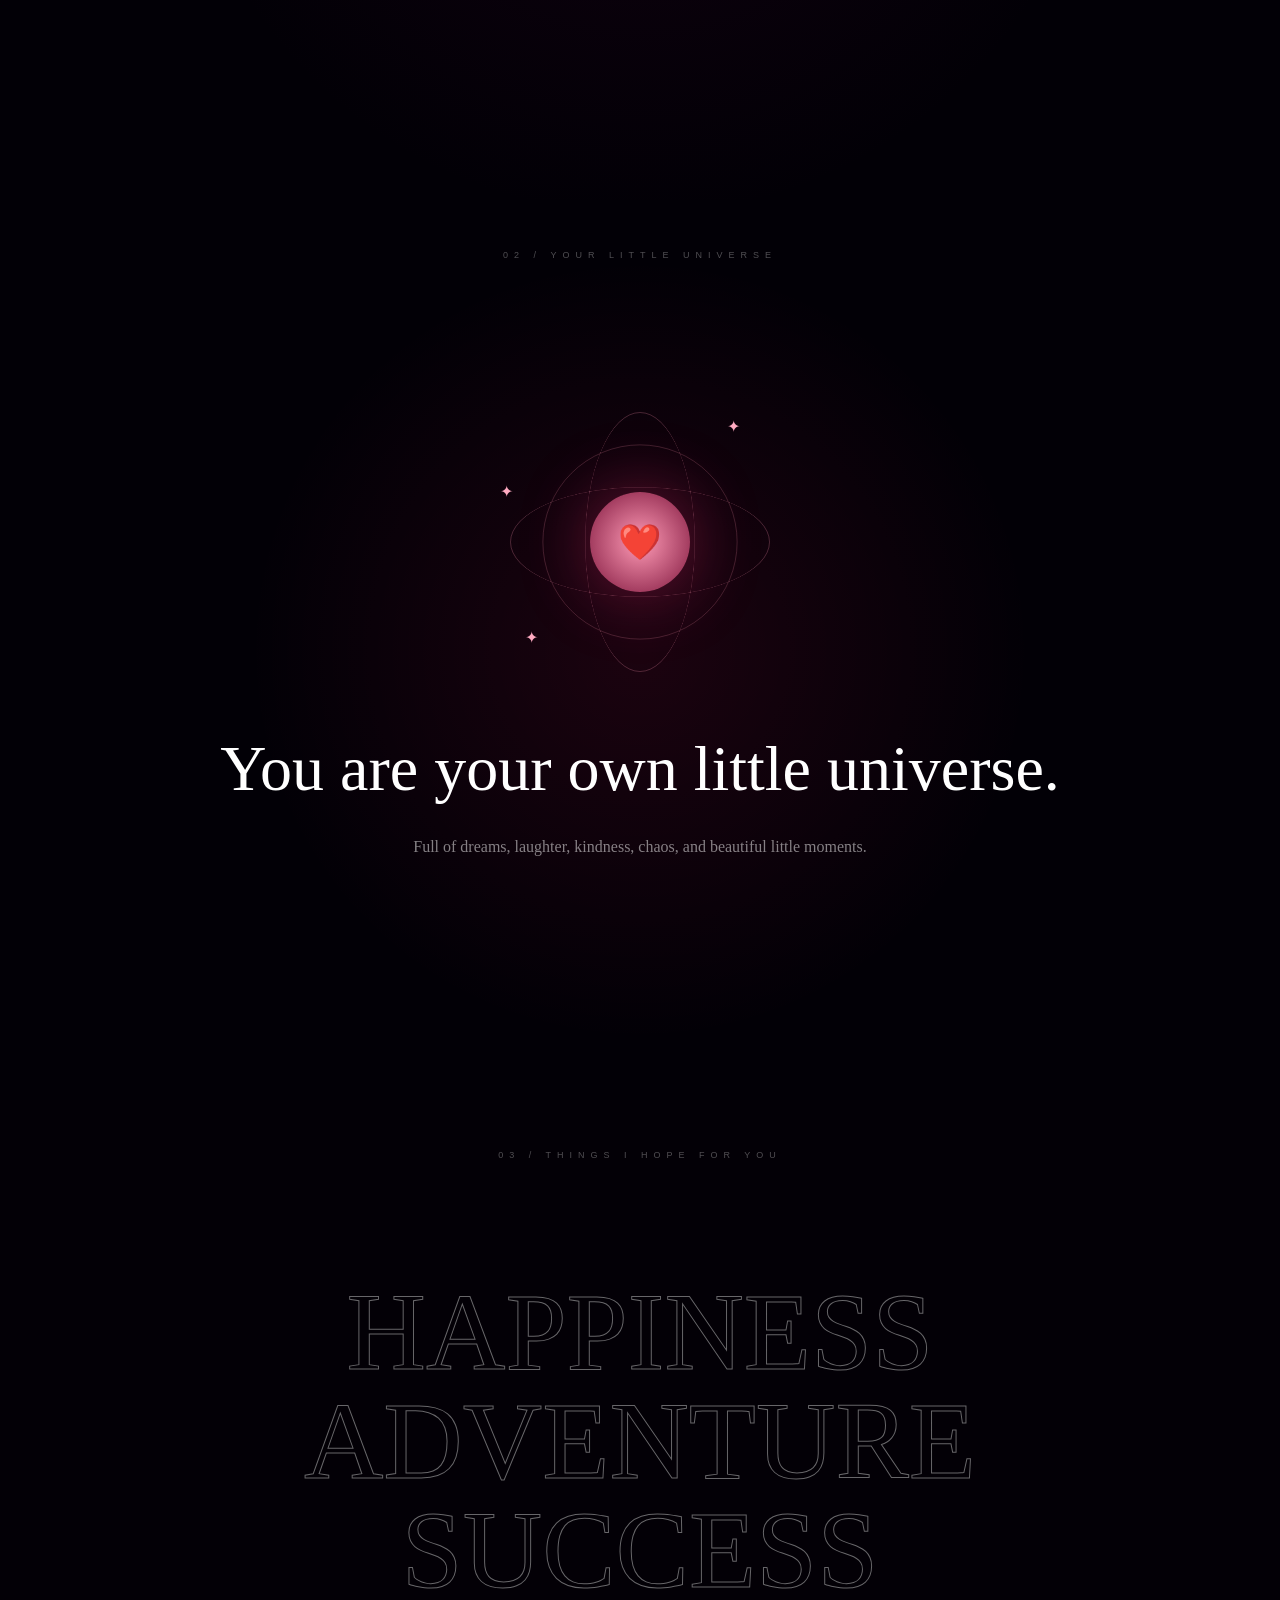
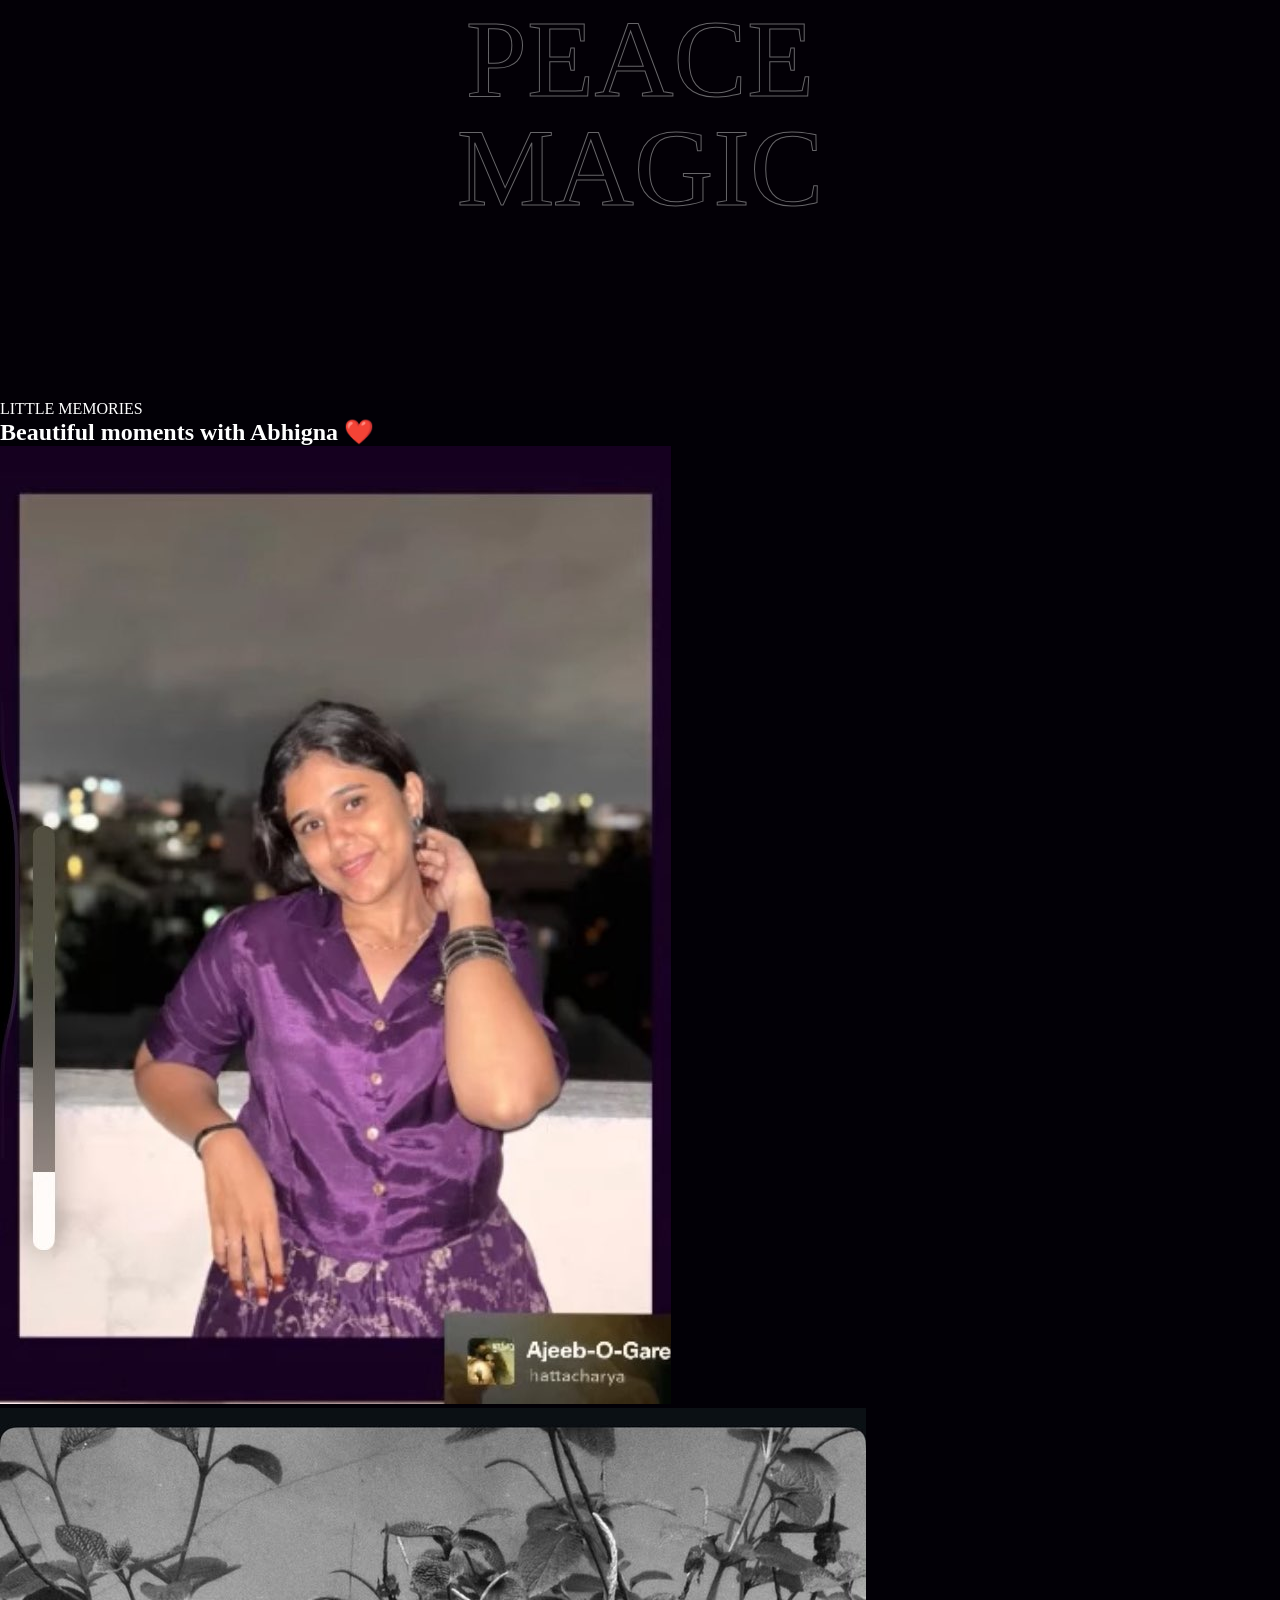
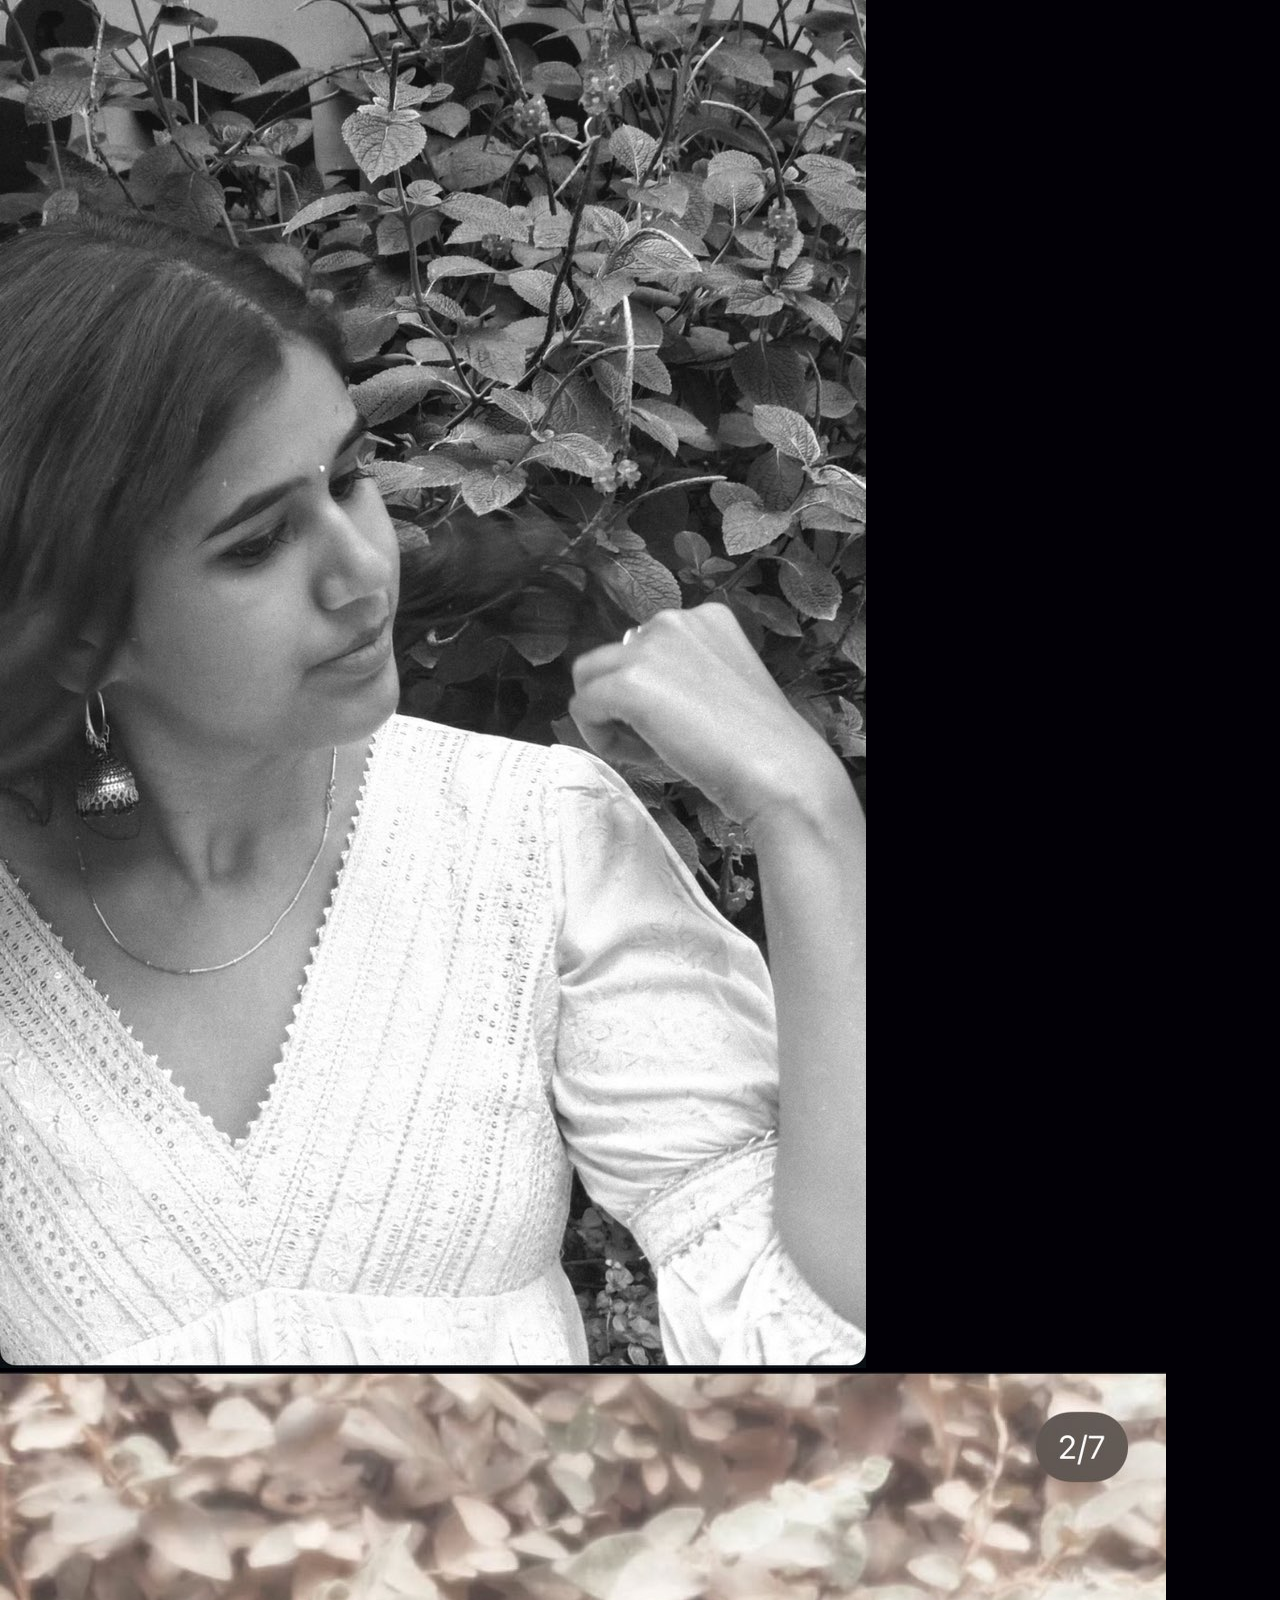
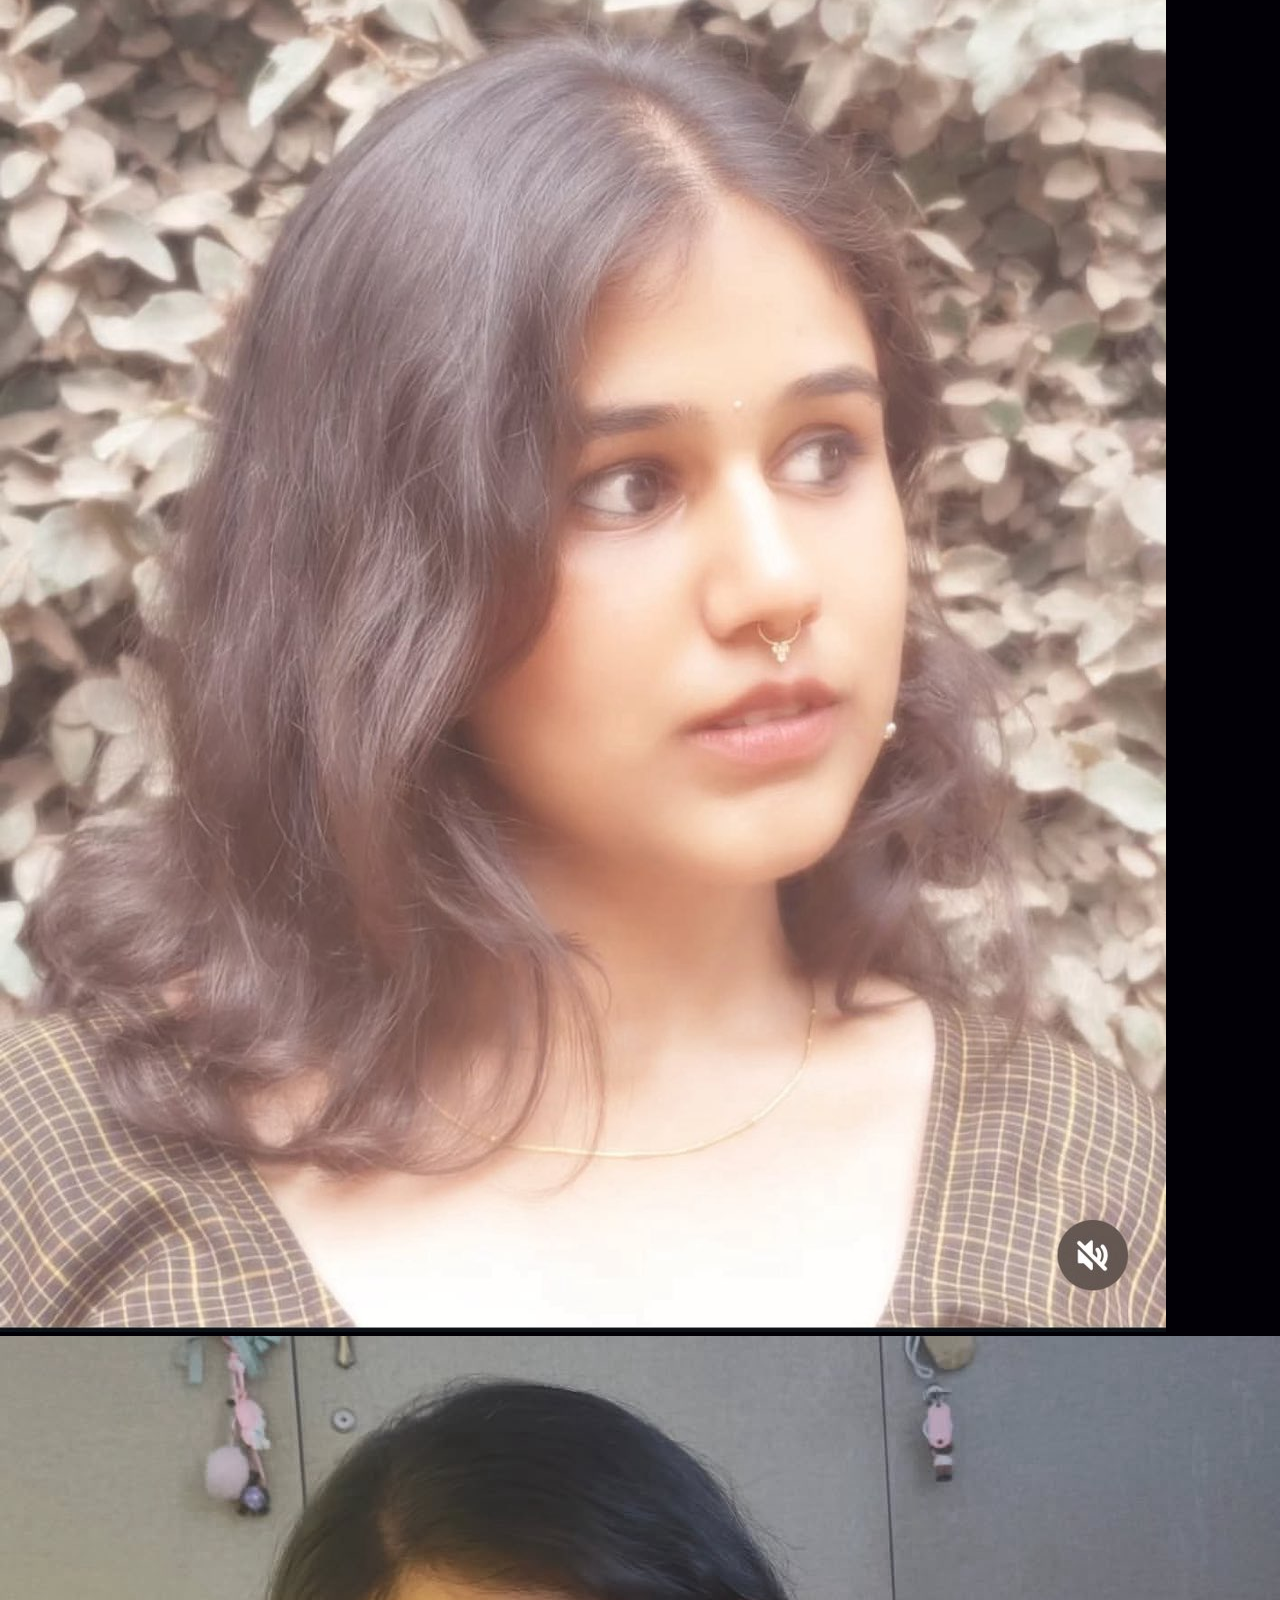
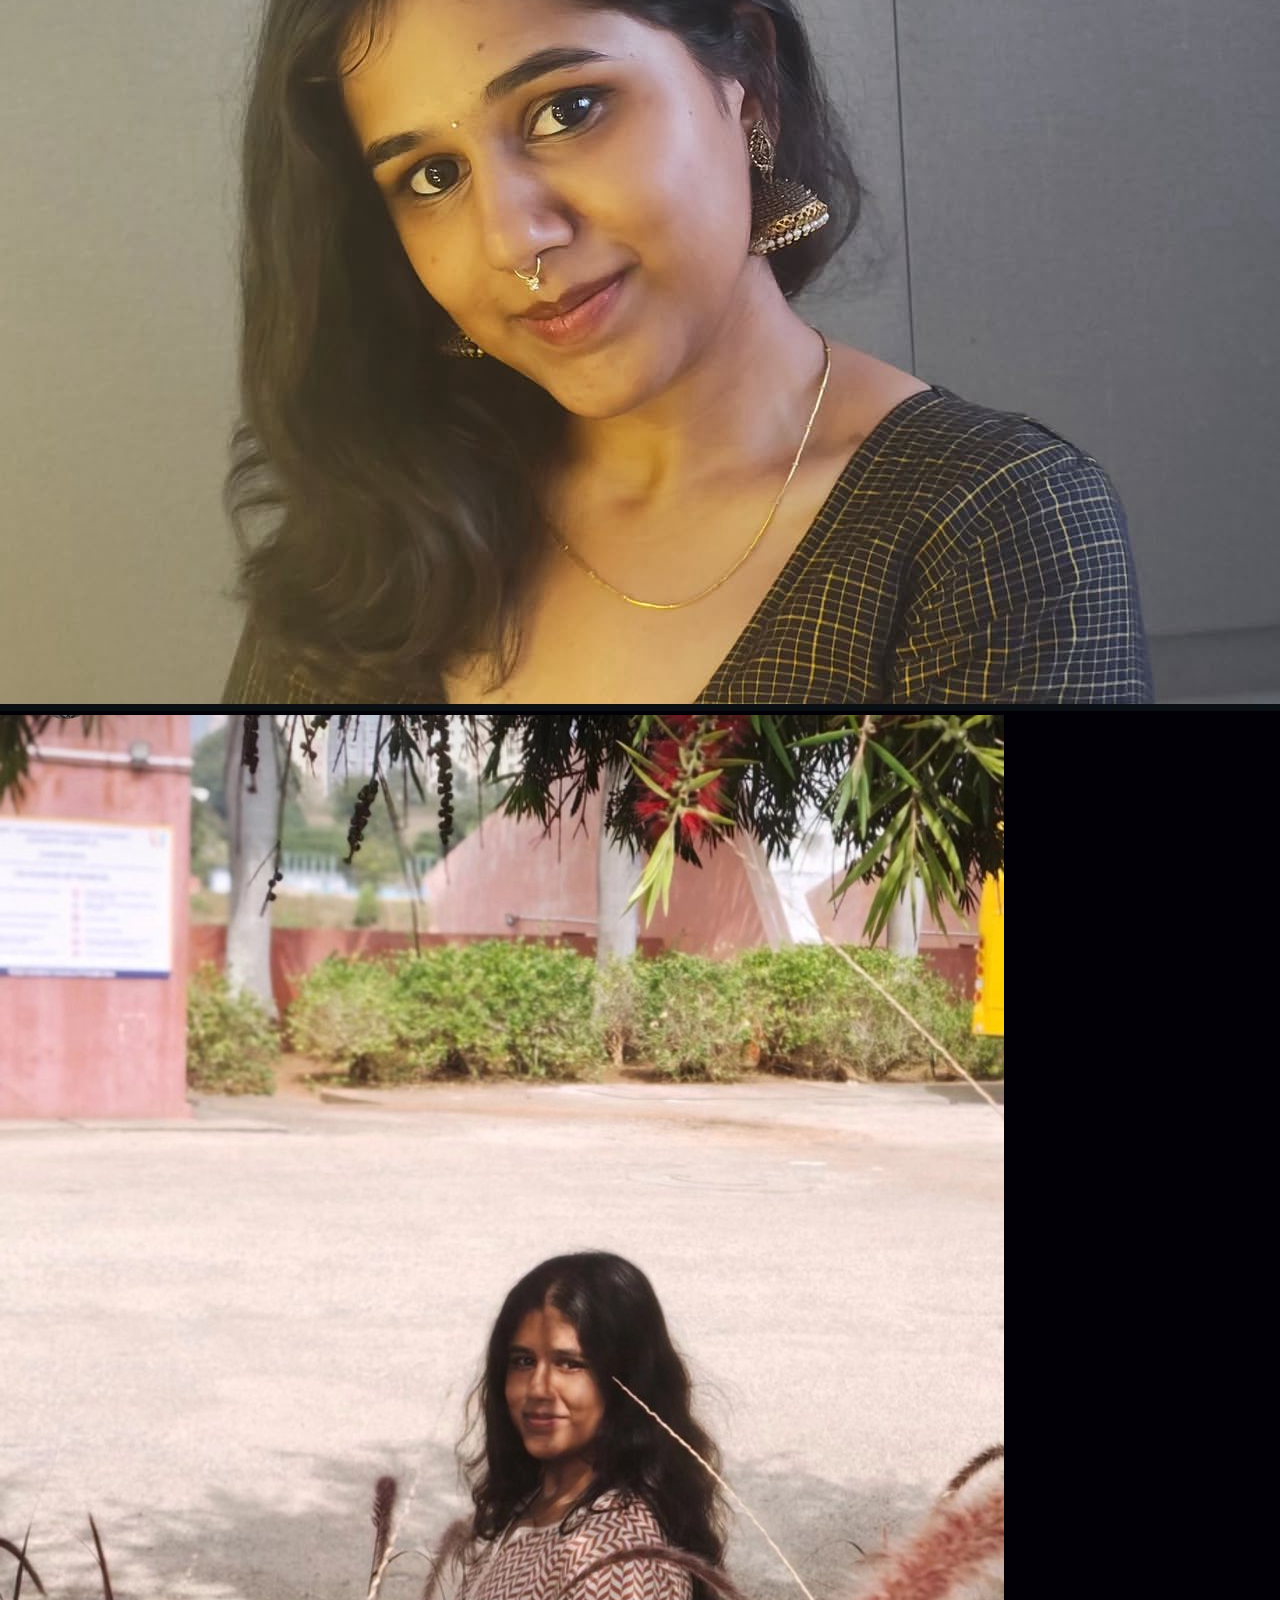
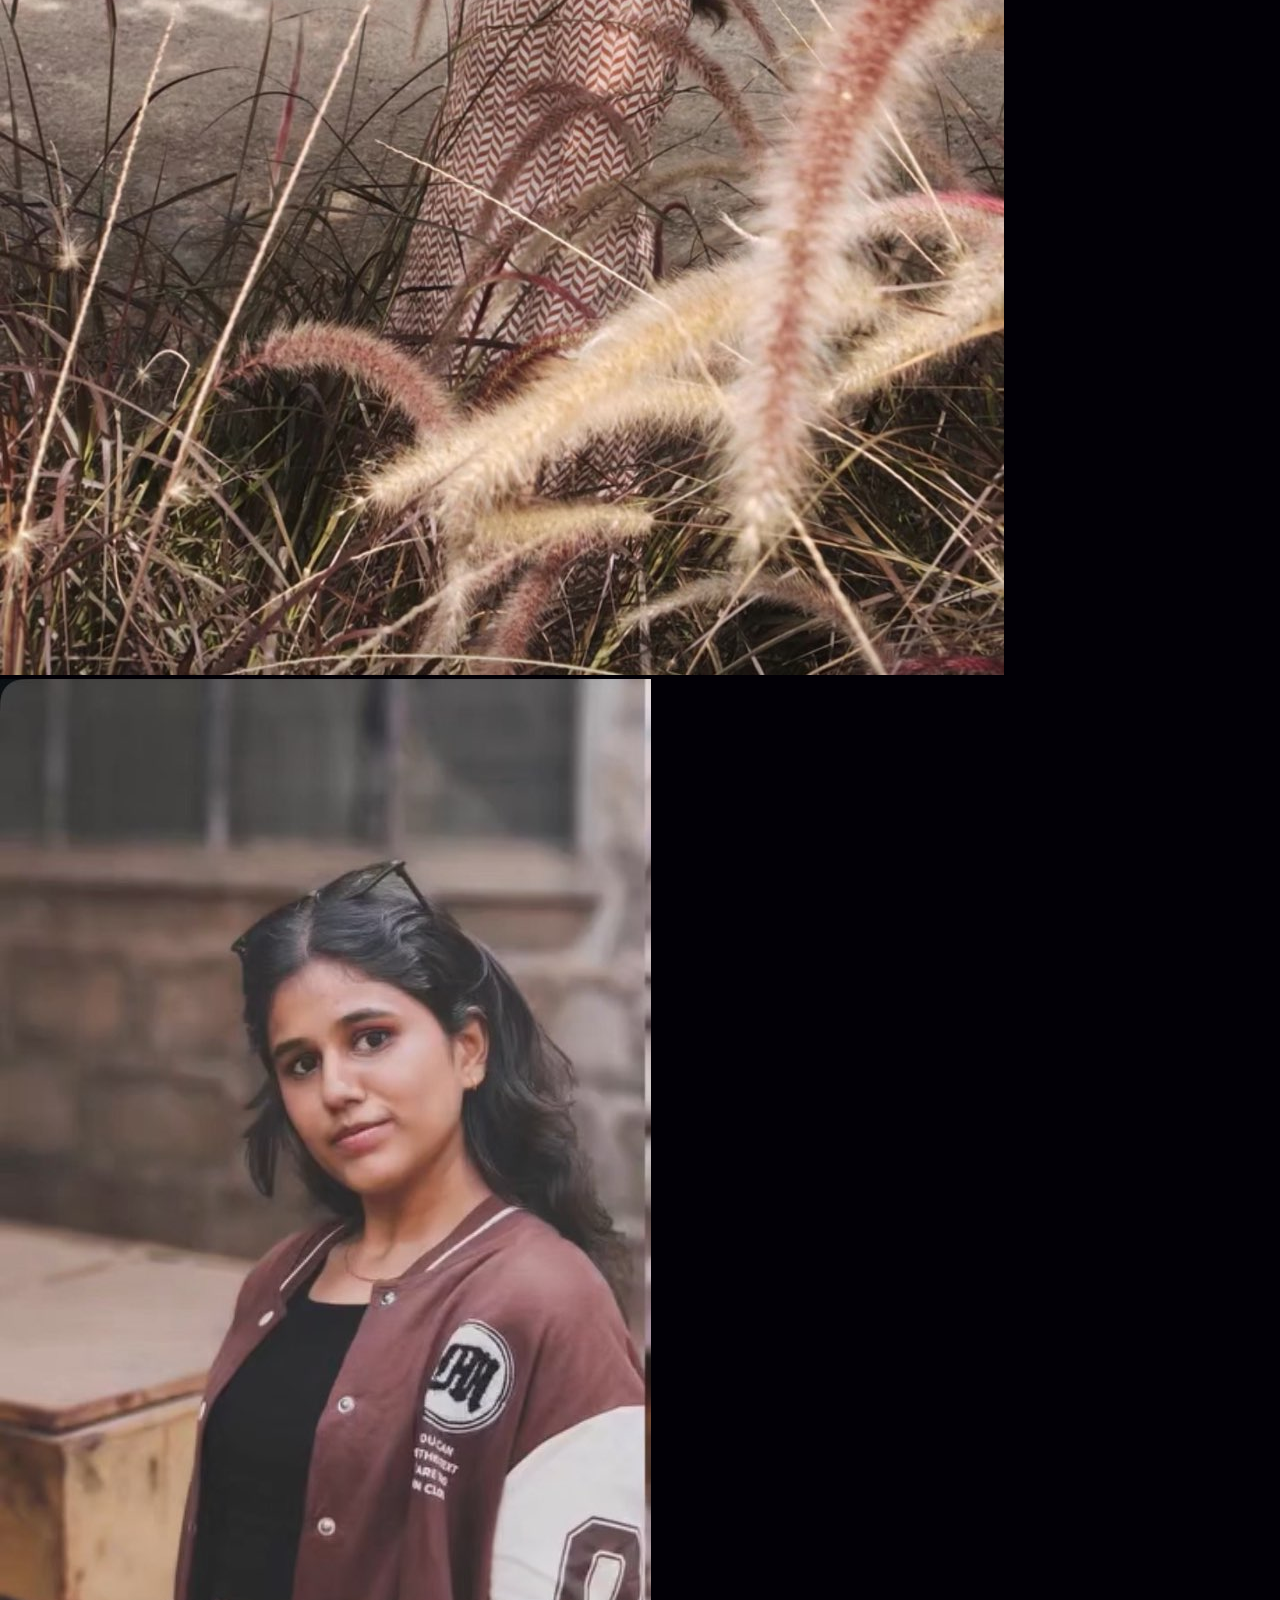
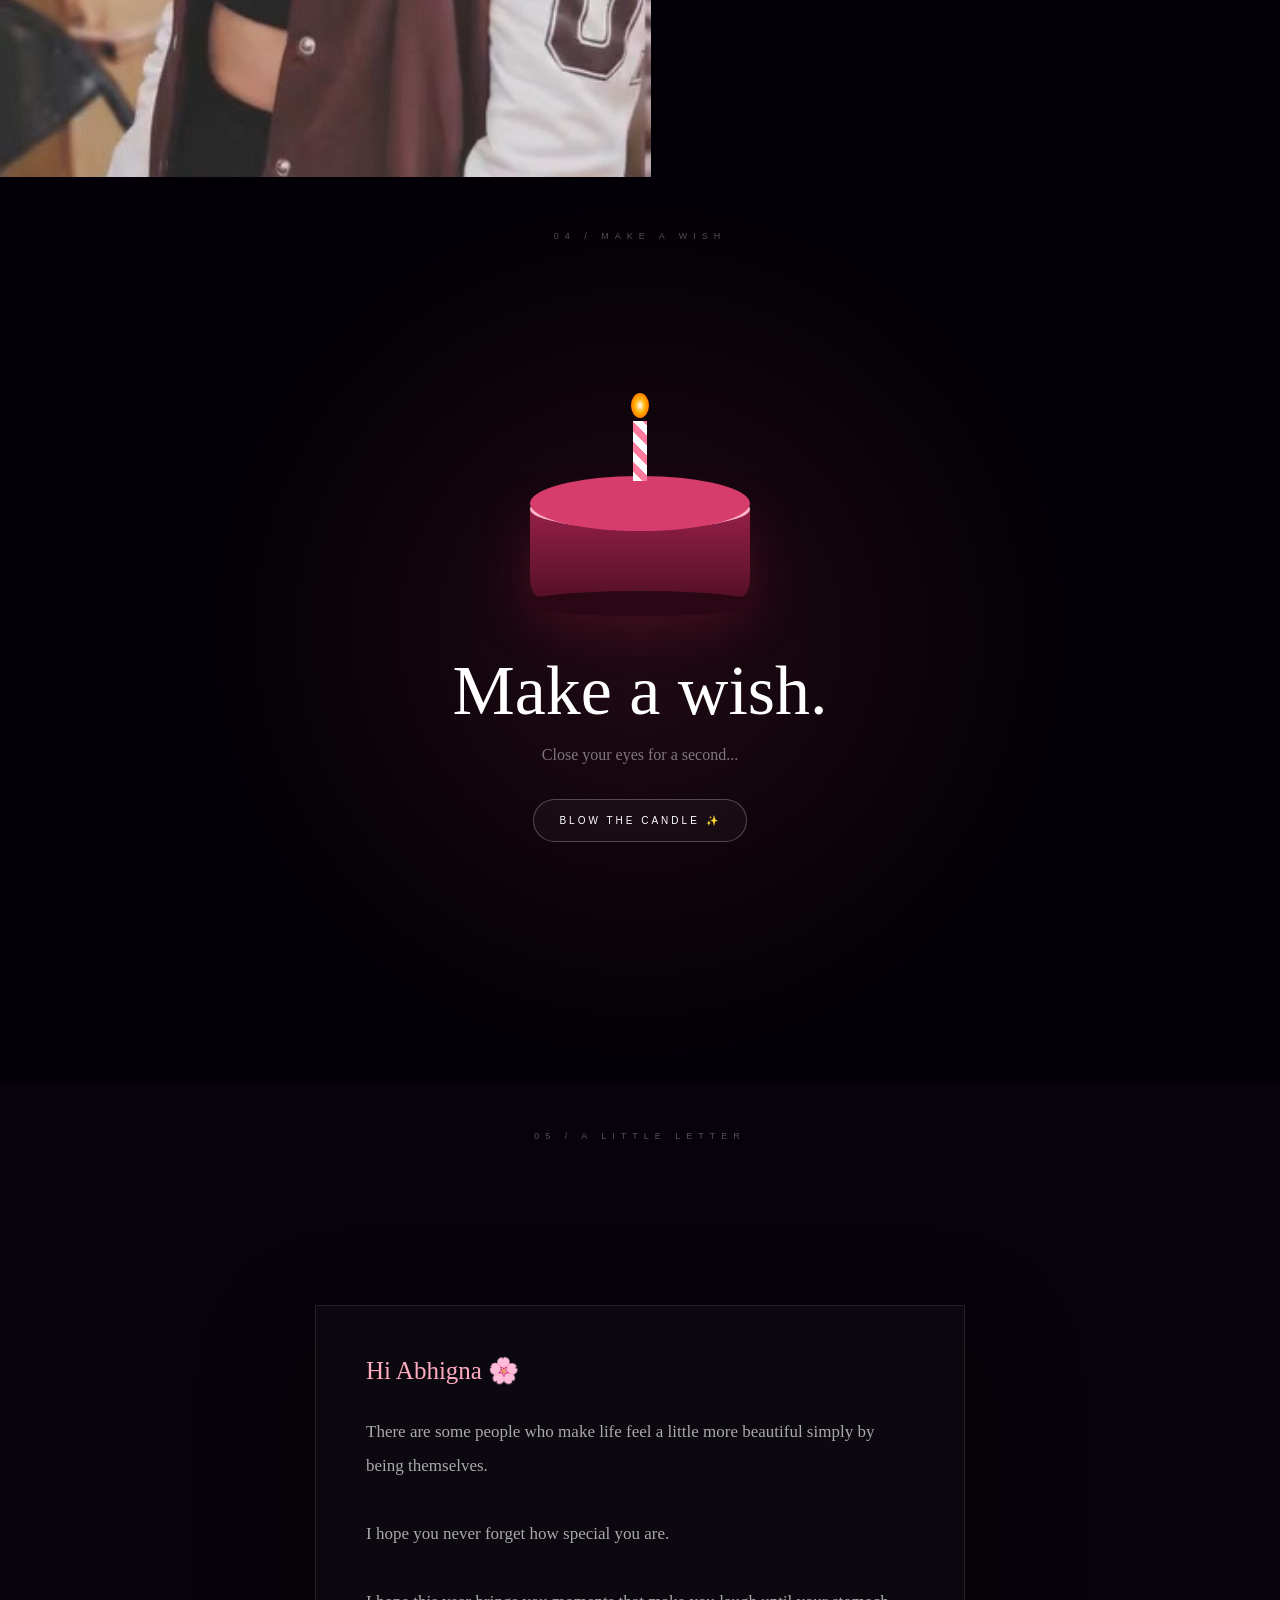
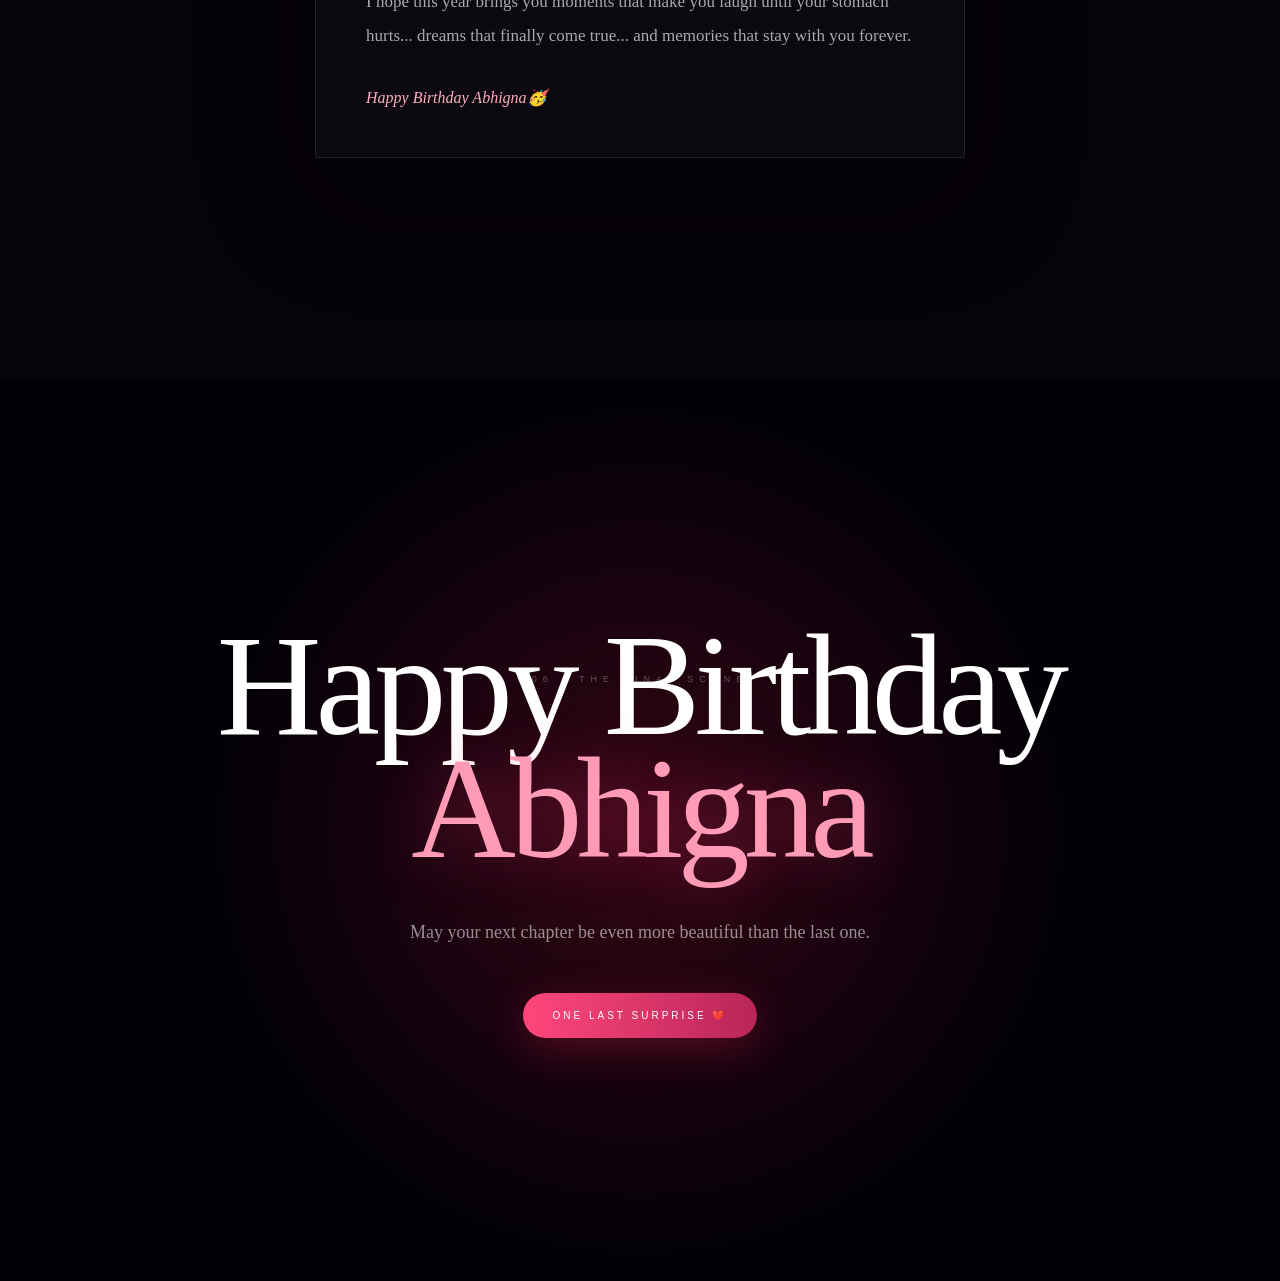
==== commit 3bd5df47: "Add photo section with images and headings Added a photo section with multiple images and headings." ====
--- a/index.html
+++ b/index.html
@@ -276,7 +276,48 @@
 
 </section>
 
-
+<!-- PHOTO SECTION -->
+
+<section class="photo-section">
+
+    <p class="photo-small">
+        LITTLE MEMORIES
+    </p>
+
+    <h2>
+        Beautiful moments
+        <span>with Abhigna ❤️</span>
+    </h2>
+
+    <div class="photos">
+
+        <div class="photo">
+            <img src="photos/1.jpg">
+        </div>
+
+        <div class="photo">
+            <img src="photos/2.jpg">
+        </div>
+
+        <div class="photo">
+            <img src="photos/3.jpg">
+        </div>
+
+        <div class="photo">
+            <img src="photos/4.jpg">
+        </div>
+
+        <div class="photo">
+            <img src="photos/5.jpg">
+        </div>
+
+        <div class="photo">
+            <img src="photos/6.jpg">
+        </div>
+
+    </div>
+
+</section>
 <!-- =====================================================
      SCENE 04
 ===================================================== -->
--- a/style.css
+++ b/style.css
@@ -1455,167 +1455,3 @@
     }
 
 }
-/* PHOTO SECTION */
-
-.photo-section {
-
-    min-height: 100vh;
-
-    padding: 120px 6%;
-
-    text-align: center;
-
-    background:
-        radial-gradient(
-            circle at center,
-            rgba(255, 40, 100, .12),
-            transparent 60%
-        );
-
-}
-
-.photo-small {
-
-    font-family: Arial, sans-serif;
-
-    font-size: 10px;
-
-    letter-spacing: 6px;
-
-    opacity: .4;
-
-    margin-bottom: 25px;
-
-}
-
-.photo-section h2 {
-
-    font-size:
-        clamp(40px, 7vw, 80px);
-
-    font-weight: normal;
-
-    line-height: 1;
-
-    margin-bottom: 60px;
-
-}
-
-.photo-section h2 span {
-
-    display: block;
-
-    color: #ff9bb8;
-
-}
-
-
-/* PHOTO GRID */
-
-.photos {
-
-    max-width: 1000px;
-
-    margin: auto;
-
-    display: grid;
-
-    grid-template-columns:
-        repeat(2, 1fr);
-
-    gap: 20px;
-
-}
-
-
-/* PHOTO */
-
-.photo {
-
-    height: 420px;
-
-    overflow: hidden;
-
-    border-radius: 5px;
-
-    border:
-        1px solid
-        rgba(255,255,255,.15);
-
-    box-shadow:
-        0 20px 60px
-        rgba(0,0,0,.5);
-
-    transition:
-        transform .6s ease,
-        box-shadow .6s ease;
-
-}
-
-
-/* IMAGE */
-
-.photo img {
-
-    width: 100%;
-
-    height: 100%;
-
-    object-fit: cover;
-
-    display: block;
-
-    transition:
-        transform 1s ease,
-        filter 1s ease;
-
-    filter:
-        brightness(.8)
-        saturate(.9);
-
-}
-
-
-/* HOVER */
-
-.photo:hover {
-
-    transform:
-        translateY(-10px)
-        scale(1.02);
-
-    box-shadow:
-        0 30px 80px
-        rgba(255,40,100,.2);
-
-}
-
-.photo:hover img {
-
-    transform: scale(1.1);
-
-    filter:
-        brightness(1)
-        saturate(1.1);
-
-}
-
-
-/* MOBILE */
-
-@media(max-width:600px) {
-
-    .photos {
-
-        grid-template-columns: 1fr;
-
-    }
-
-    .photo {
-
-        height: 400px;
-
-    }
-
-}
-
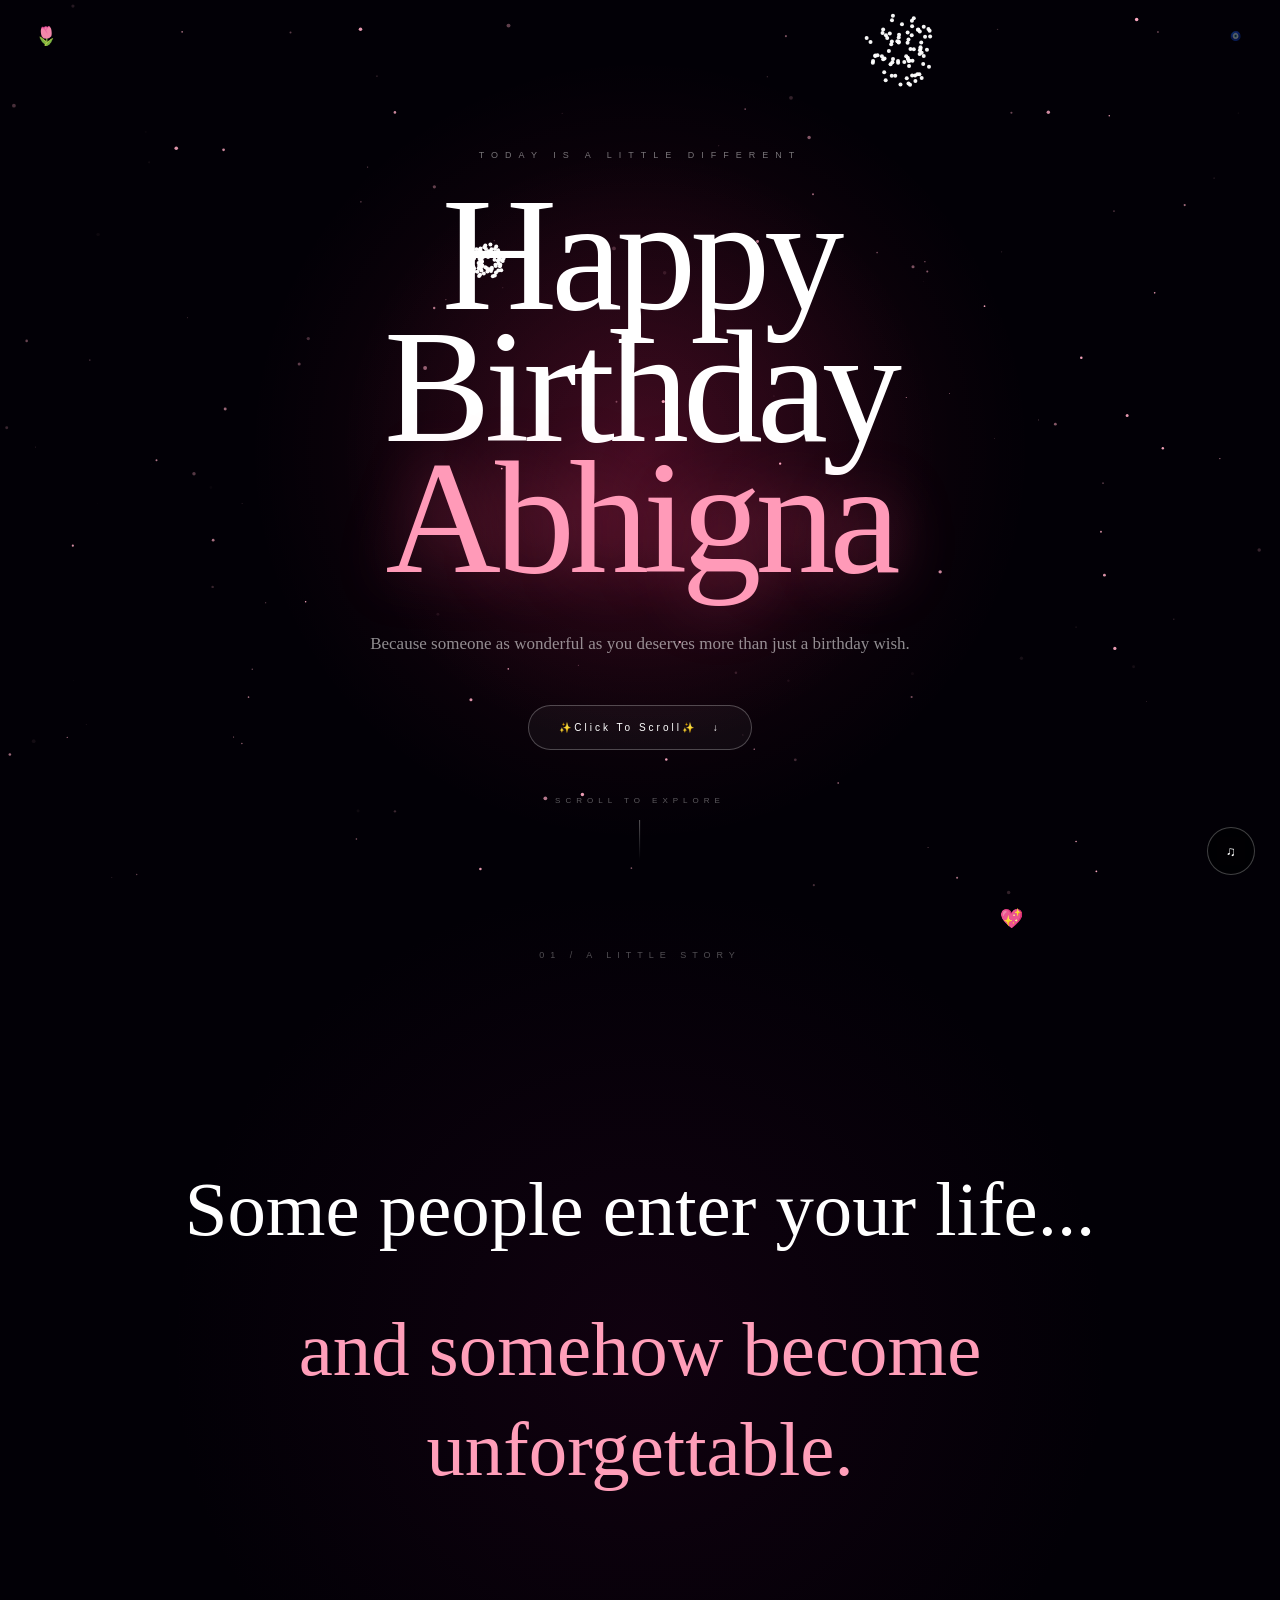
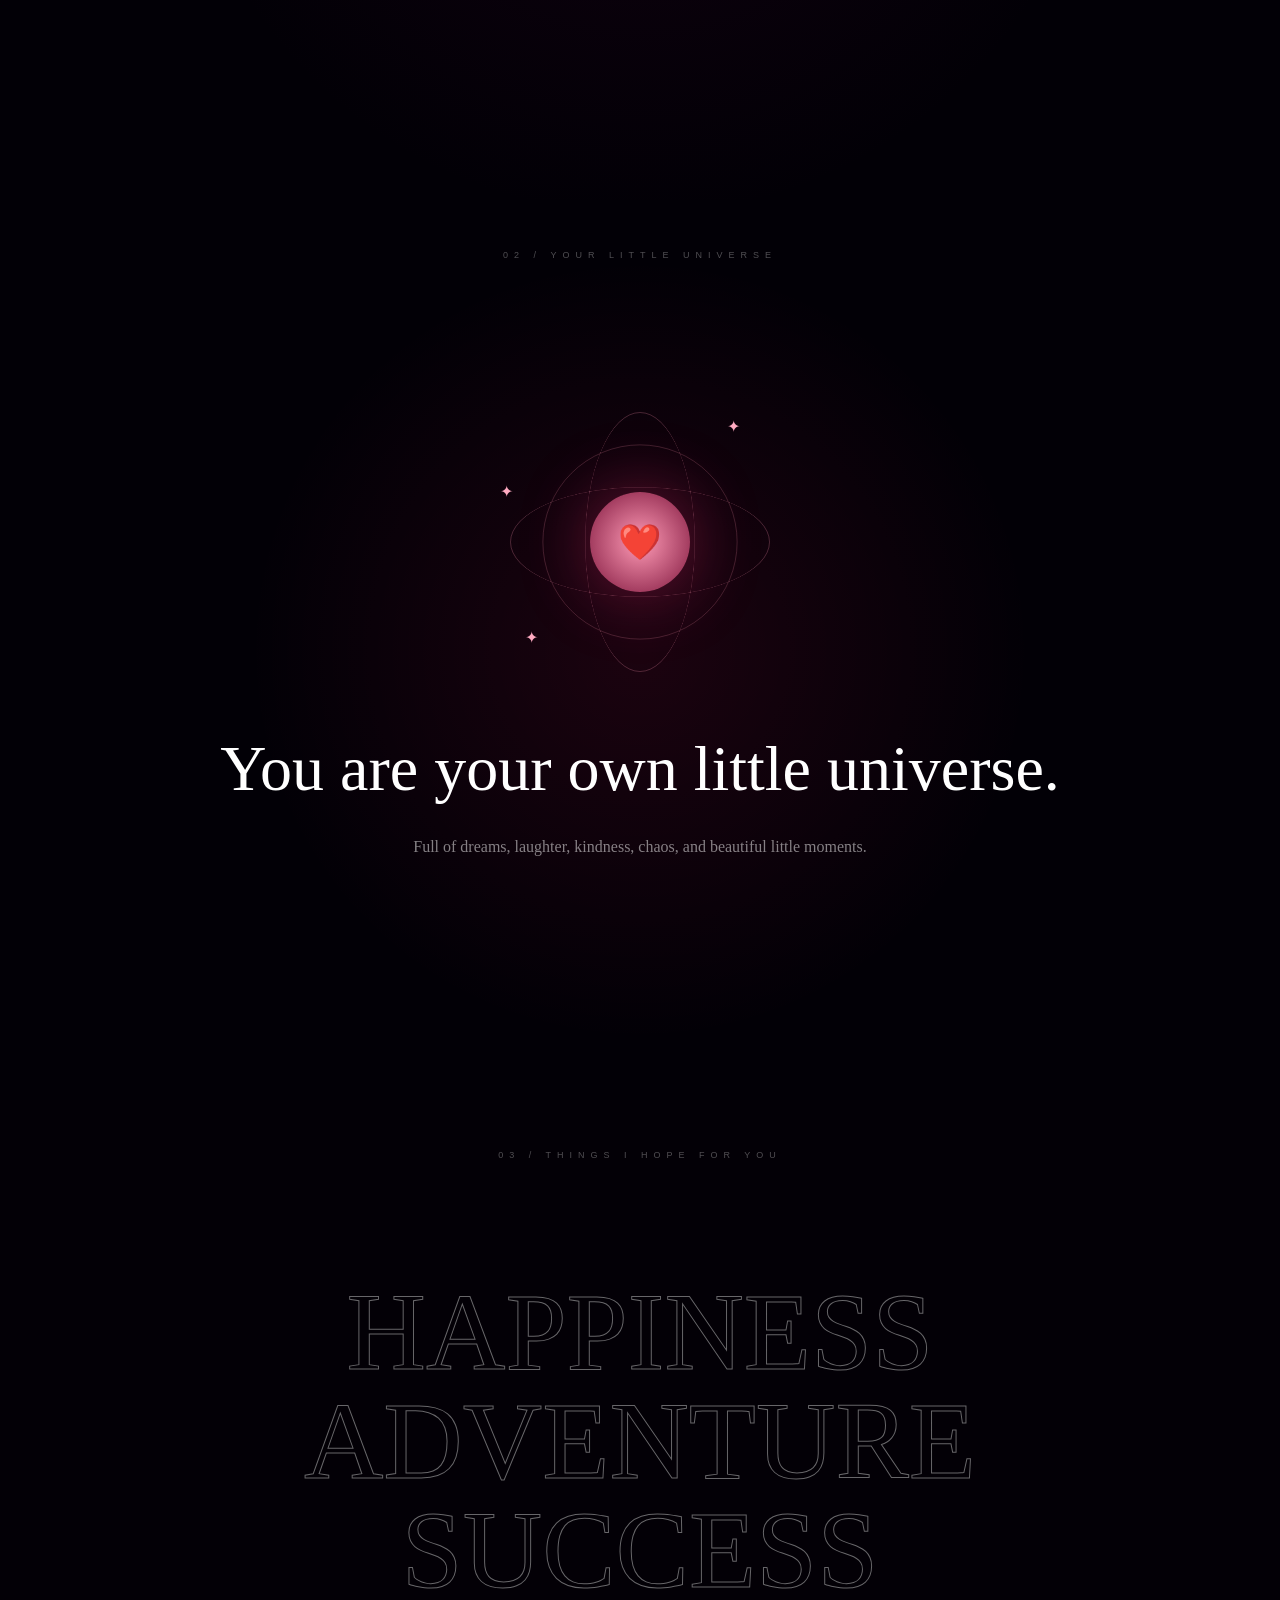
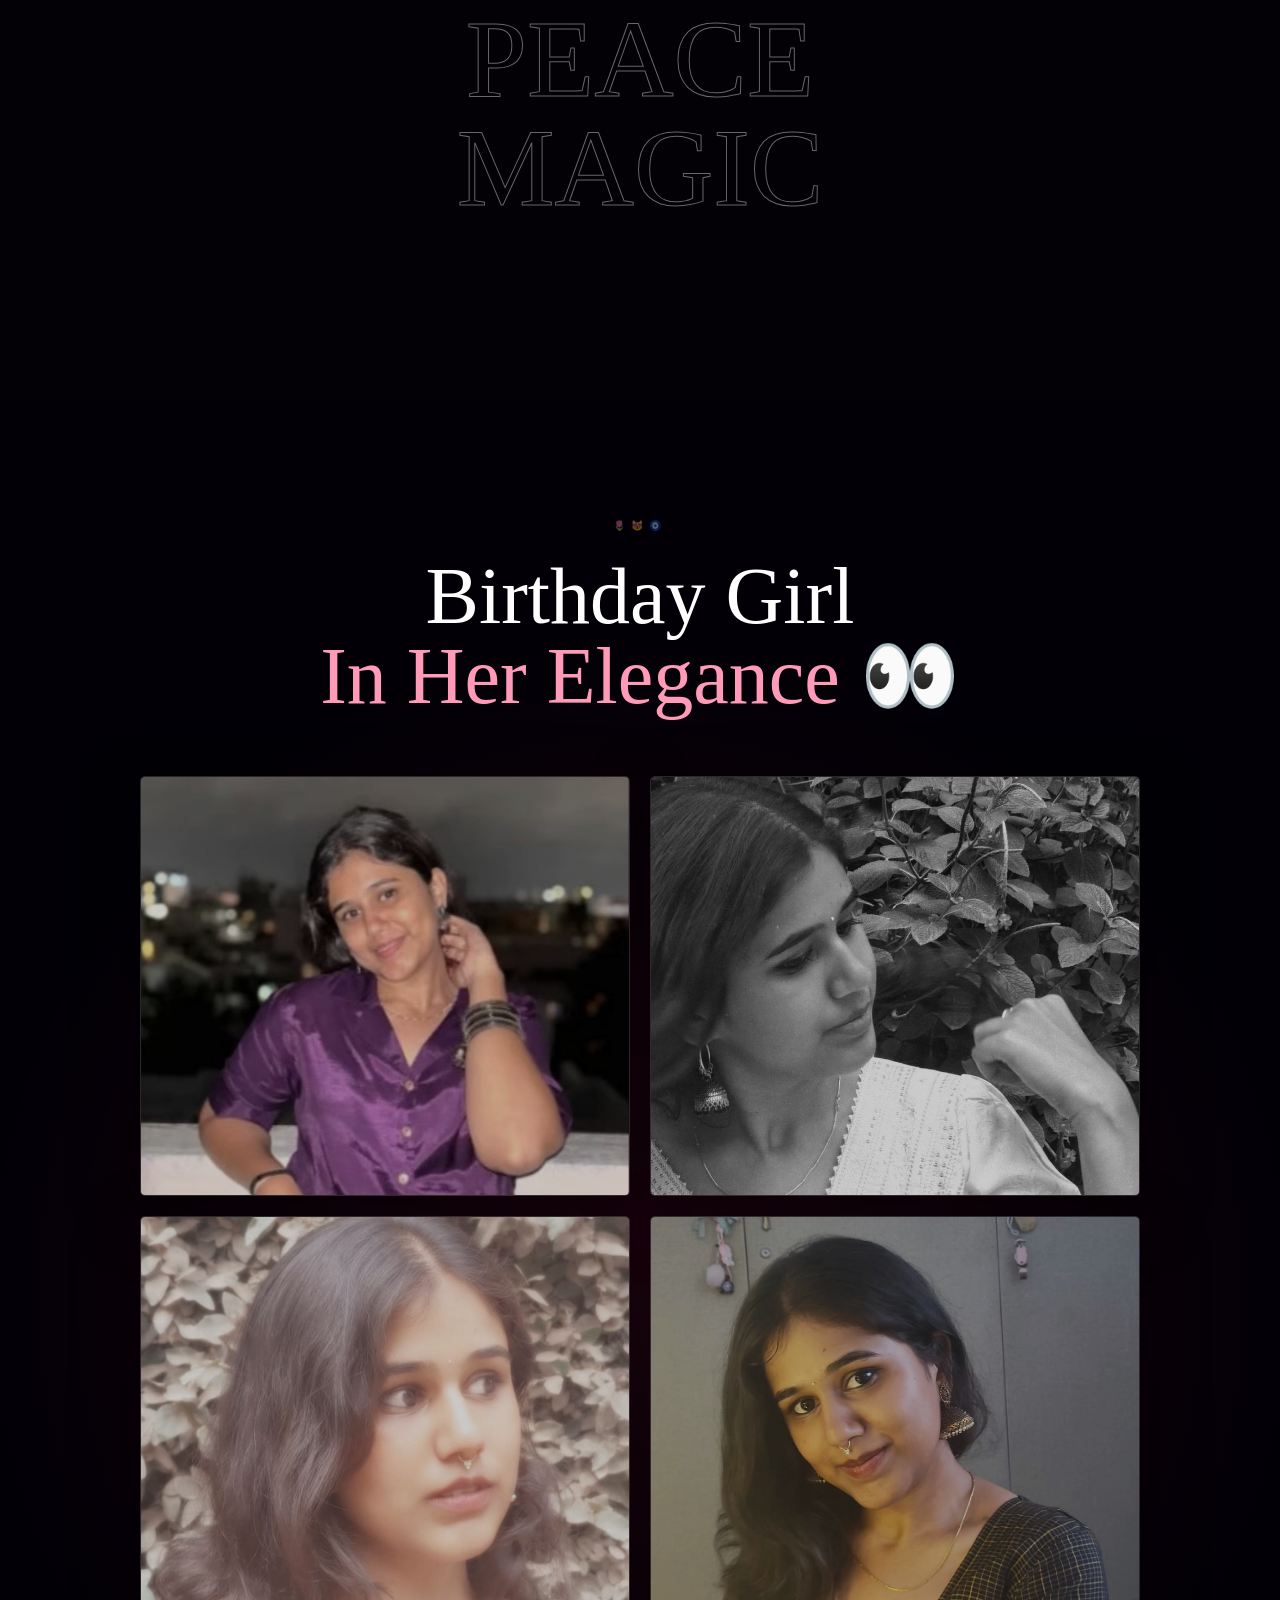
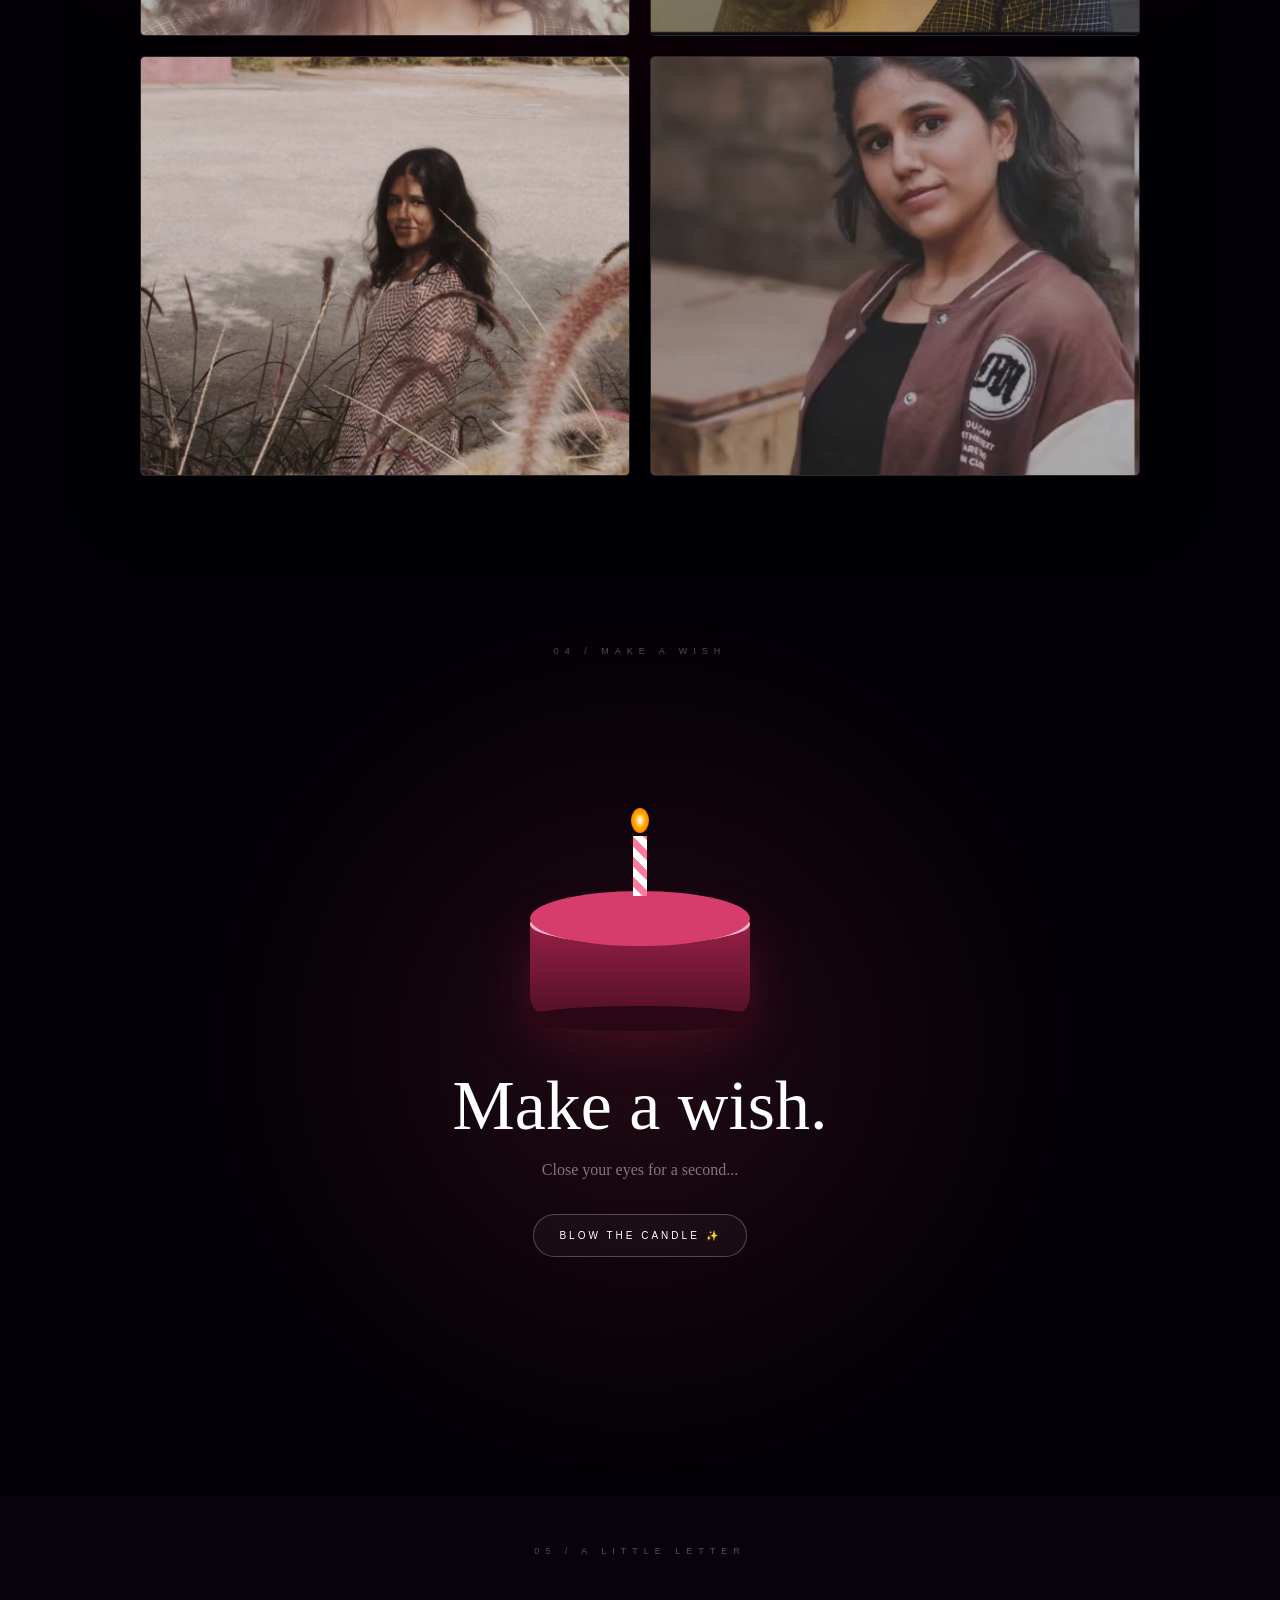
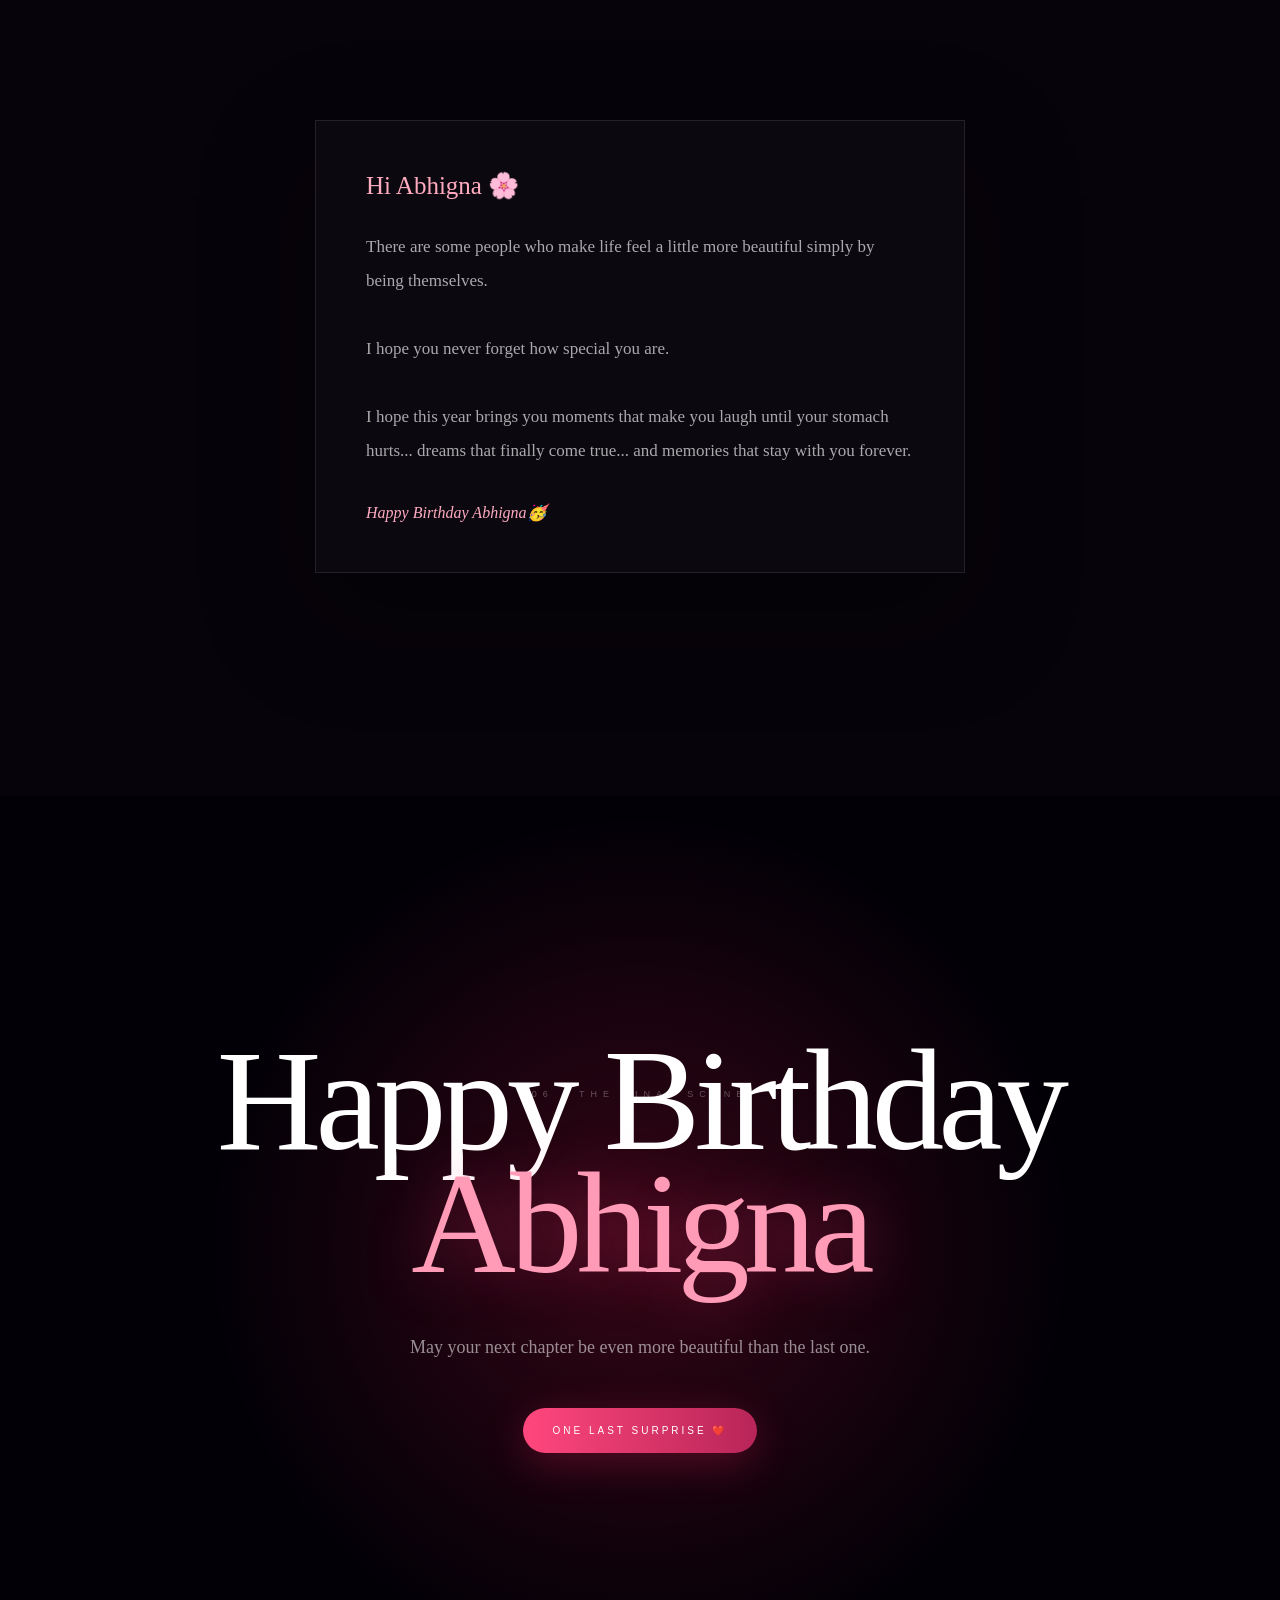
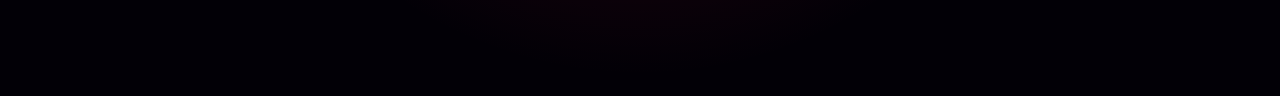
==== commit b0c8202d: "Update index.html" ====
--- a/index.html
+++ b/index.html
@@ -281,12 +281,12 @@
 <section class="photo-section">
 
     <p class="photo-small">
-        LITTLE MEMORIES
+    🌷😻🧿
     </p>
 
     <h2>
-        Beautiful moments
-        <span>with Abhigna ❤️</span>
+        Birthday Girl 
+        <span> In Her Elegance 👀</span>
     </h2>
 
     <div class="photos">
@@ -491,12 +491,13 @@
         <h1>
 
           Once Again Many More Happy Returns Of The Day 🥳
+            Abhigna🤍
 
         </h1>
 
         <p>
 
-            Never stop smiling.
+            Never stop Smiling.
 
             <br>
 
--- a/style.css
+++ b/style.css
@@ -1455,3 +1455,166 @@
     }
 
 }
+/* PHOTO SECTION */
+
+.photo-section {
+
+    min-height: 100vh;
+
+    padding: 120px 6%;
+
+    text-align: center;
+
+    background:
+        radial-gradient(
+            circle at center,
+            rgba(255, 40, 100, .12),
+            transparent 60%
+        );
+
+}
+
+.photo-small {
+
+    font-family: Arial, sans-serif;
+
+    font-size: 10px;
+
+    letter-spacing: 6px;
+
+    opacity: .4;
+
+    margin-bottom: 25px;
+
+}
+
+.photo-section h2 {
+
+    font-size:
+        clamp(40px, 7vw, 80px);
+
+    font-weight: normal;
+
+    line-height: 1;
+
+    margin-bottom: 60px;
+
+}
+
+.photo-section h2 span {
+
+    display: block;
+
+    color: #ff9bb8;
+
+}
+
+
+/* PHOTO GRID */
+
+.photos {
+
+    max-width: 1000px;
+
+    margin: auto;
+
+    display: grid;
+
+    grid-template-columns:
+        repeat(2, 1fr);
+
+    gap: 20px;
+
+}
+
+
+/* PHOTO */
+
+.photo {
+
+    height: 420px;
+
+    overflow: hidden;
+
+    border-radius: 5px;
+
+    border:
+        1px solid
+        rgba(255,255,255,.15);
+
+    box-shadow:
+        0 20px 60px
+        rgba(0,0,0,.5);
+
+    transition:
+        transform .6s ease,
+        box-shadow .6s ease;
+
+}
+
+
+/* IMAGE */
+
+.photo img {
+
+    width: 100%;
+
+    height: 100%;
+
+    object-fit: cover;
+
+    display: block;
+
+    transition:
+        transform 1s ease,
+        filter 1s ease;
+
+    filter:
+        brightness(.8)
+        saturate(.9);
+
+}
+
+
+/* HOVER */
+
+.photo:hover {
+
+    transform:
+        translateY(-10px)
+        scale(1.02);
+
+    box-shadow:
+        0 30px 80px
+        rgba(255,40,100,.2);
+
+}
+
+.photo:hover img {
+
+    transform: scale(1.1);
+
+    filter:
+        brightness(1)
+        saturate(1.1);
+
+}
+
+
+/* MOBILE */
+
+@media(max-width:600px) {
+
+    .photos {
+
+        grid-template-columns: 1fr;
+
+    }
+
+    .photo {
+
+        height: 400px;
+
+    }
+
+   }
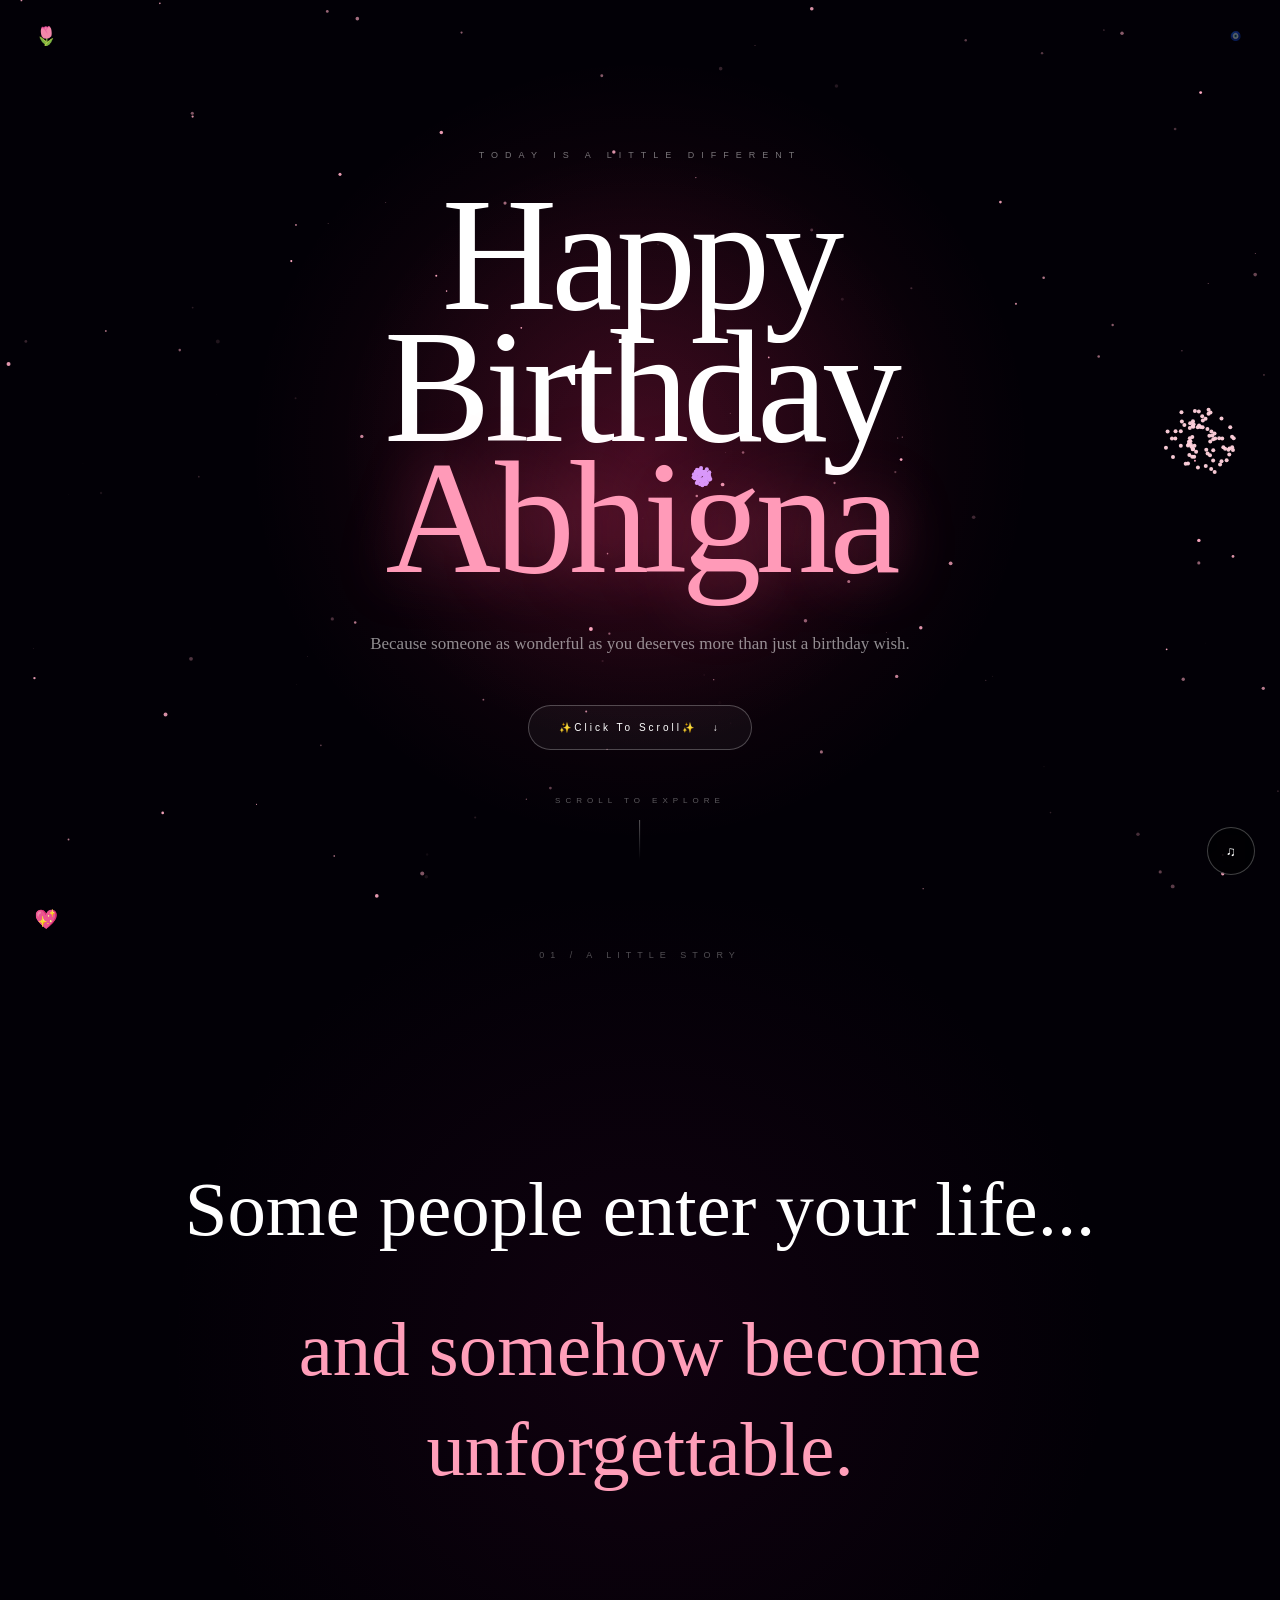
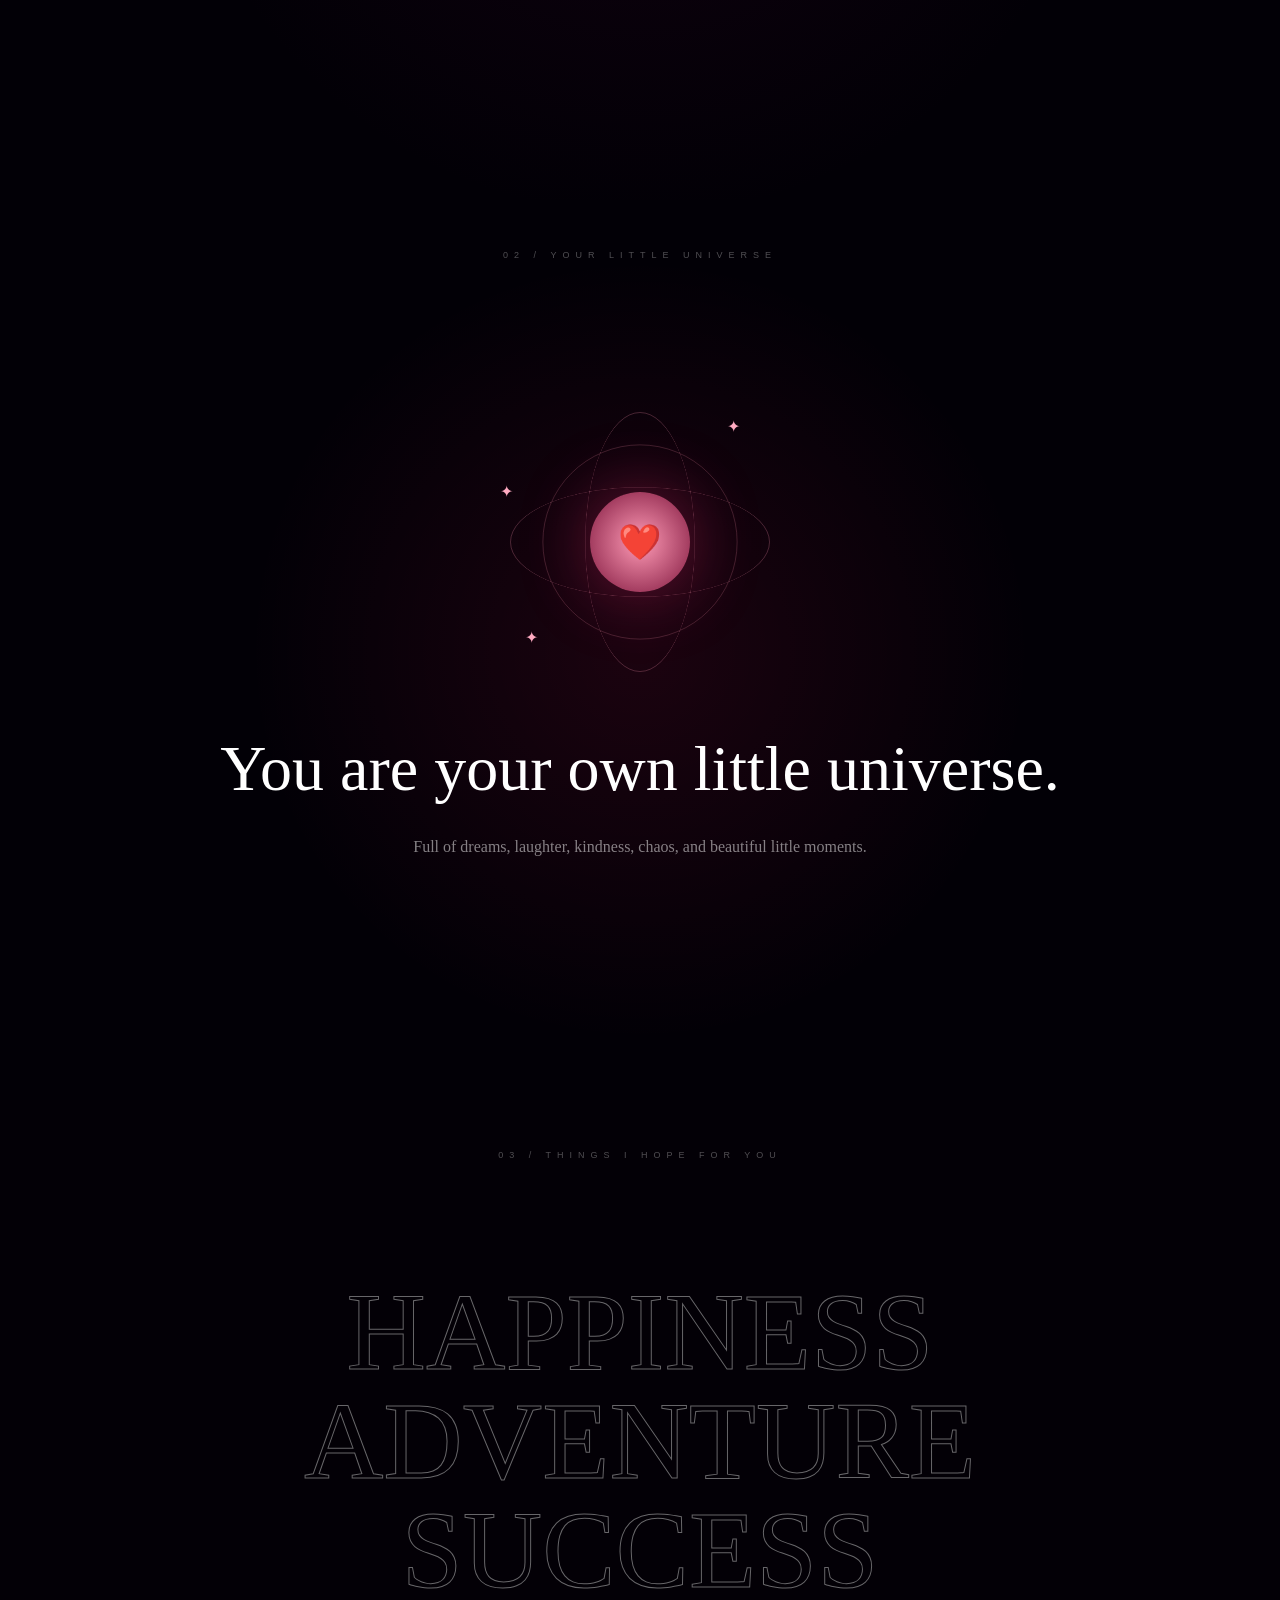
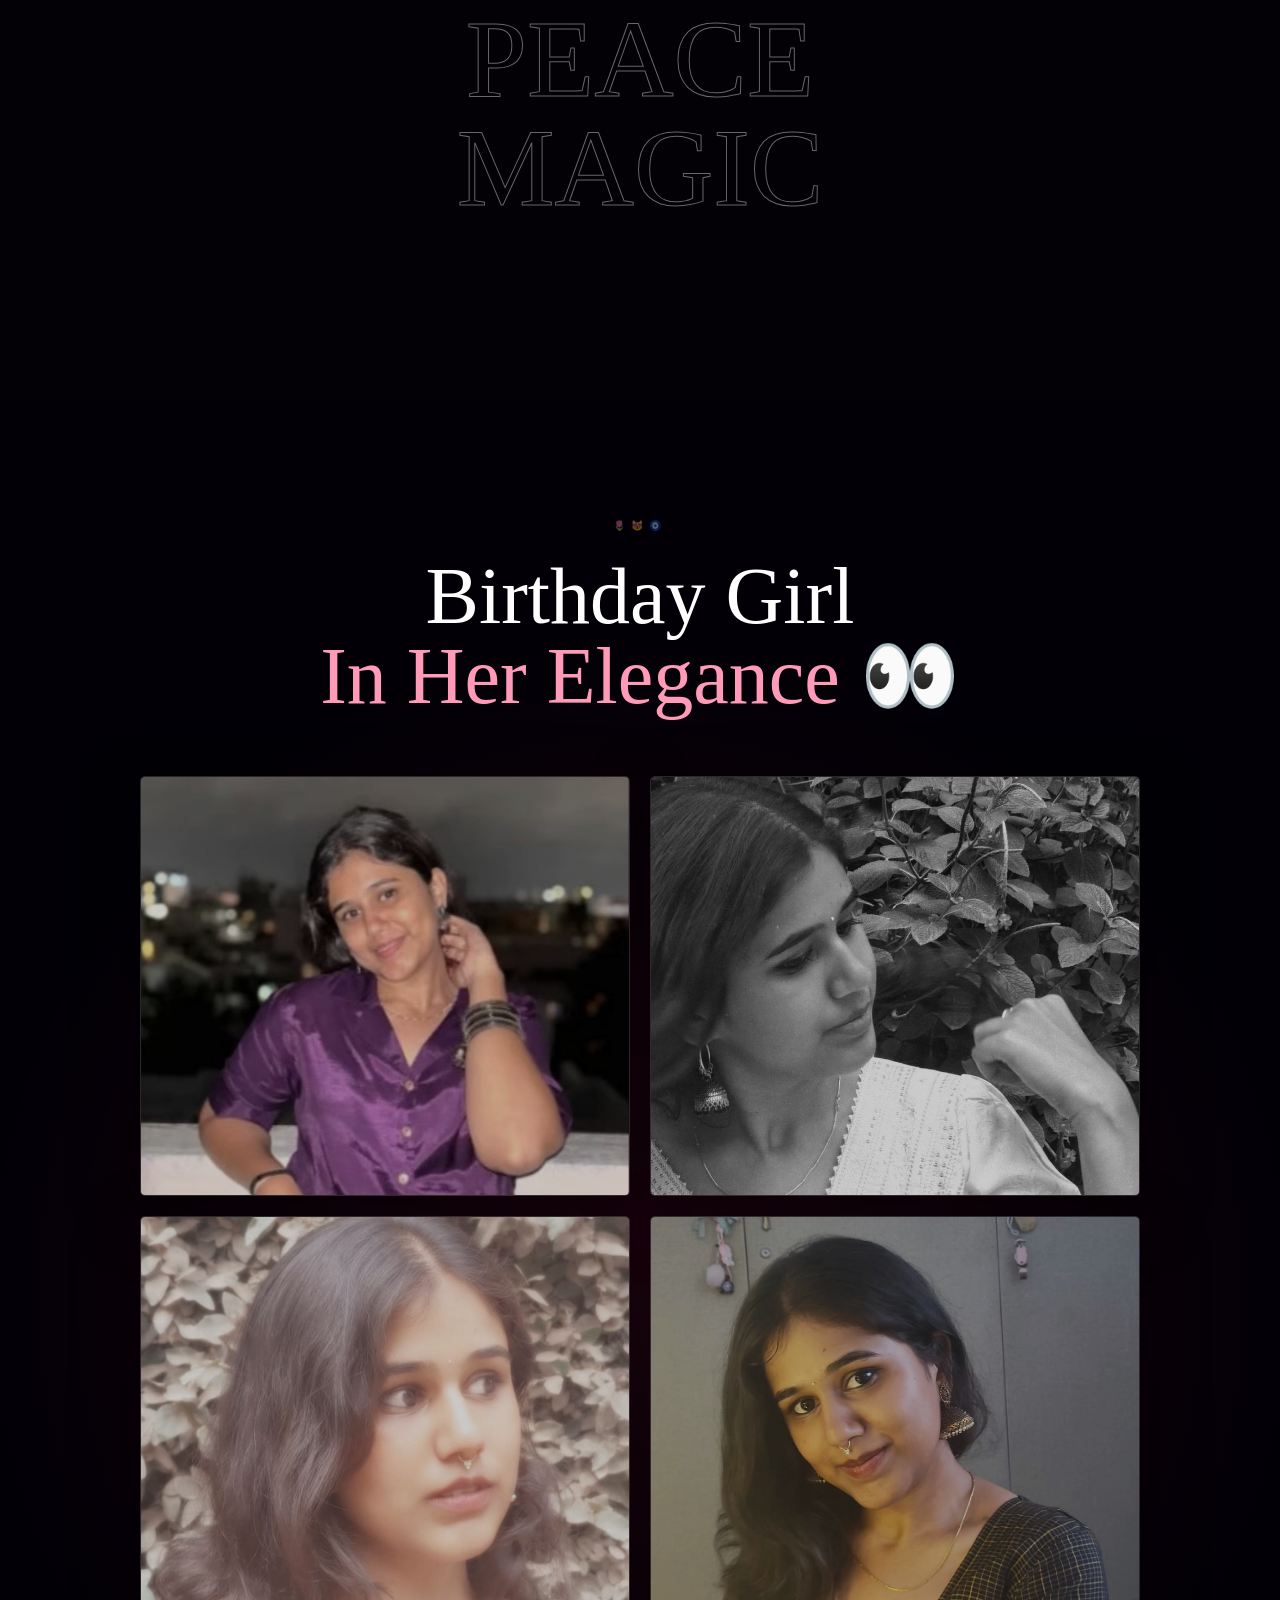
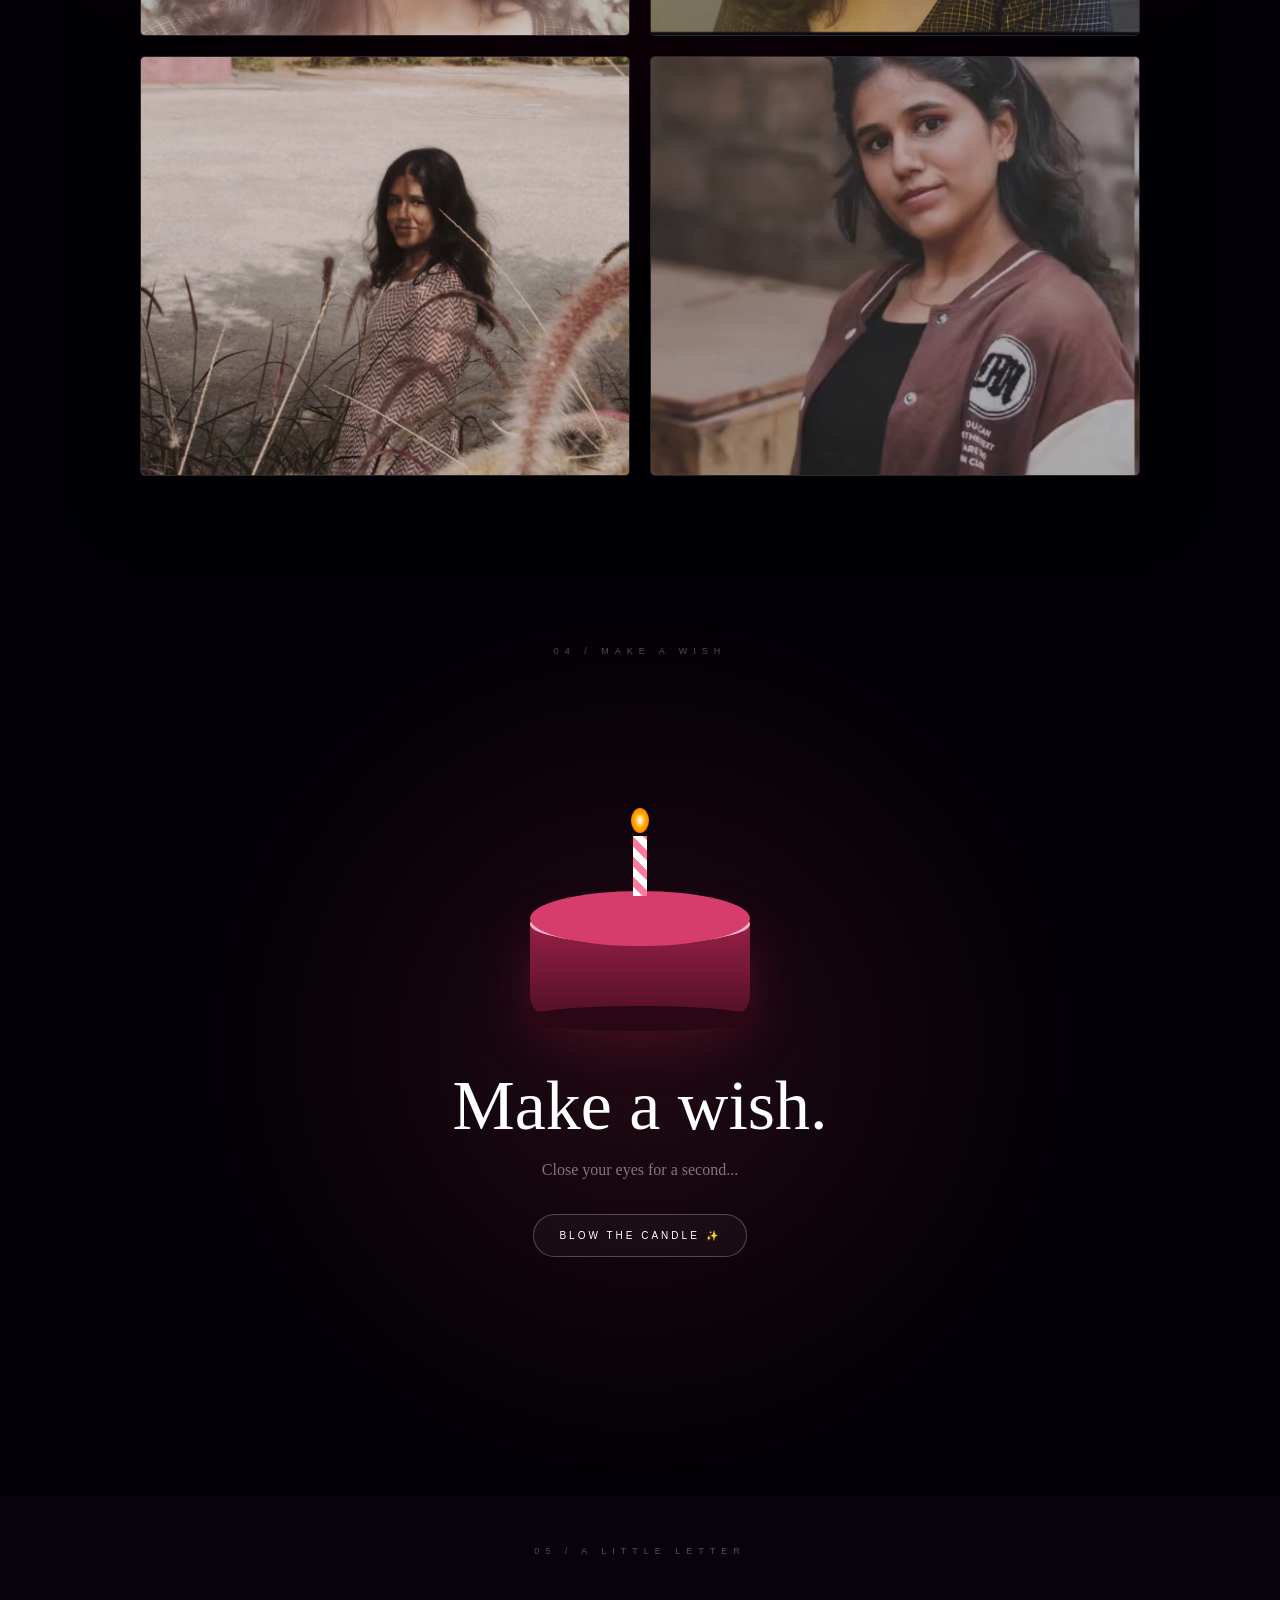
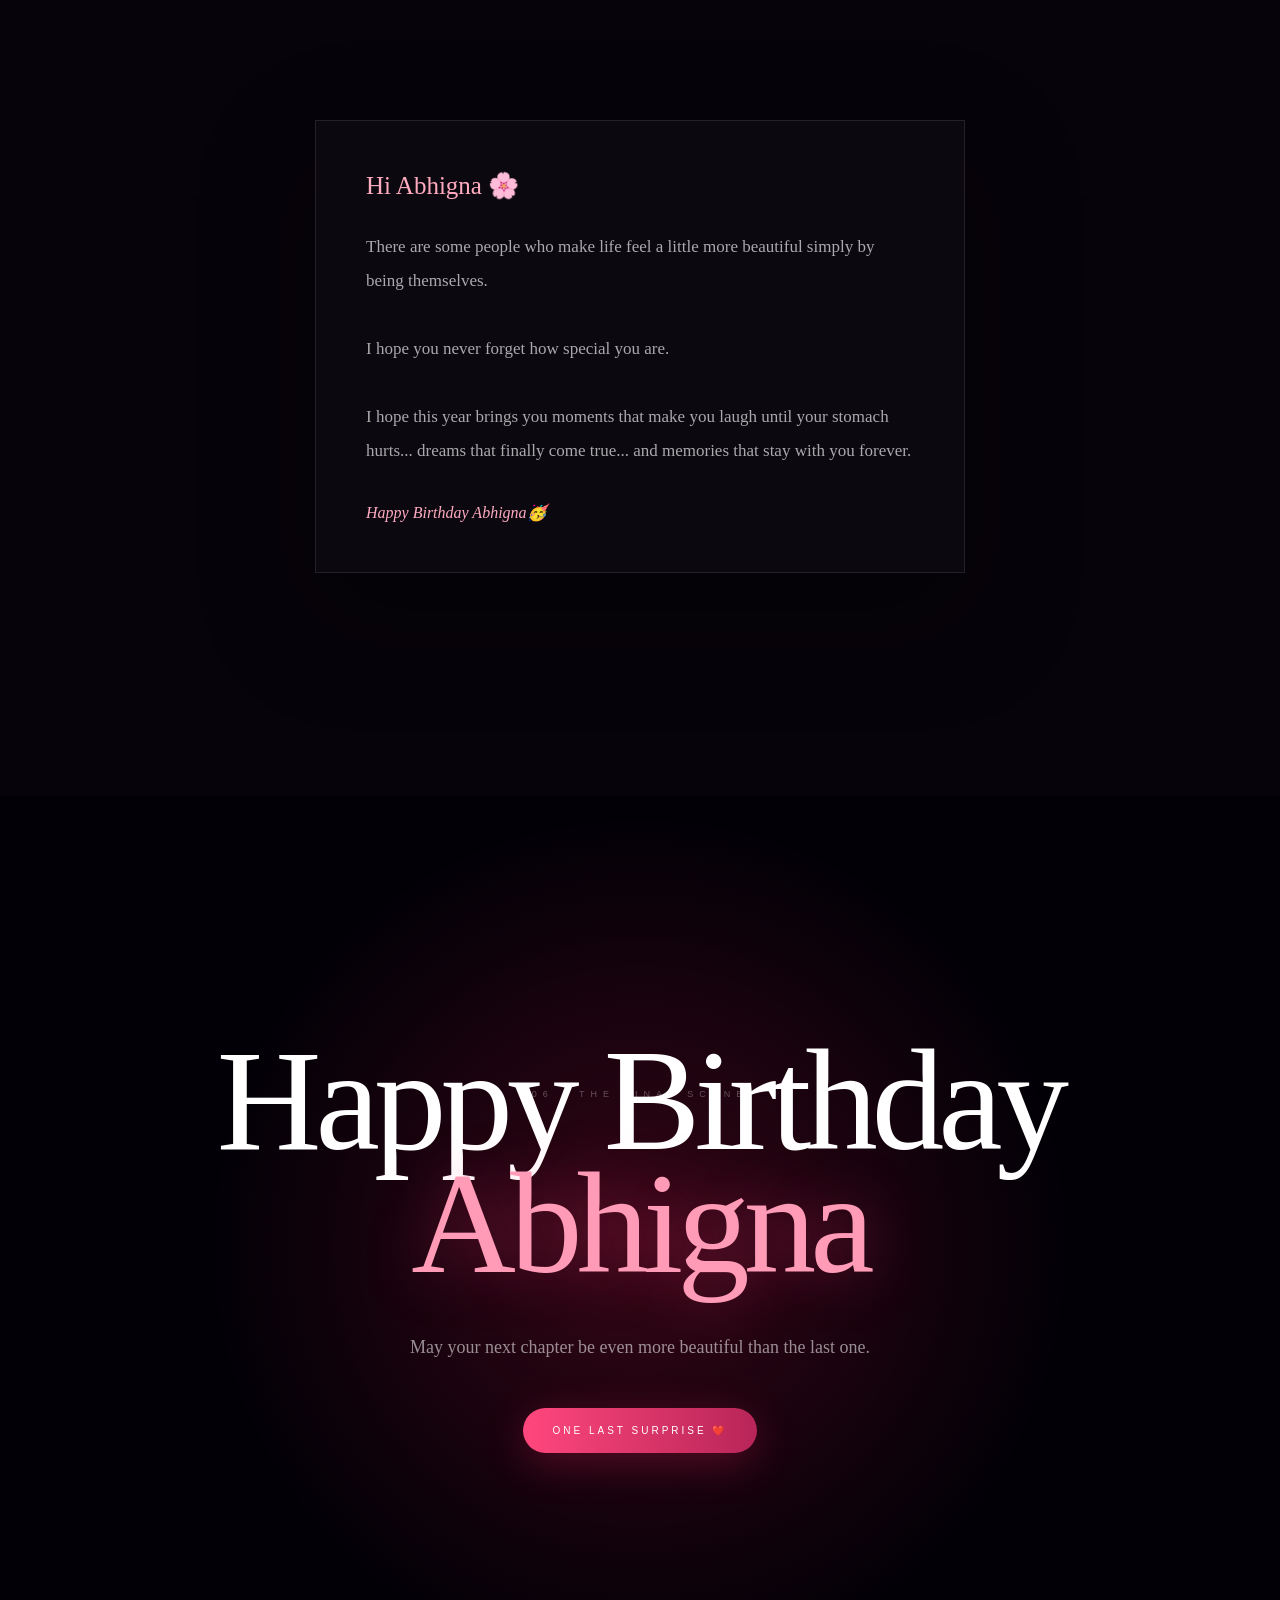
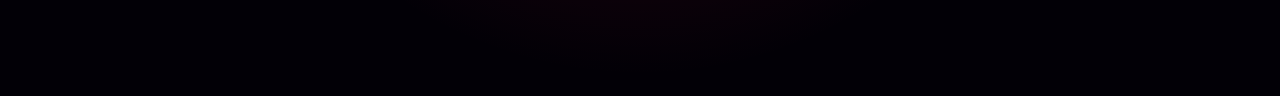
==== commit 380bbd96: "Update intro text in index.html" ====
--- a/index.html
+++ b/index.html
@@ -37,7 +37,7 @@
     <div class="intro-content">
 
         <div class="intro-small">
-            SOME STORIES ARE MEANT TO BE FELT
+            A Small Gift 
         </div>
 
         <h1>
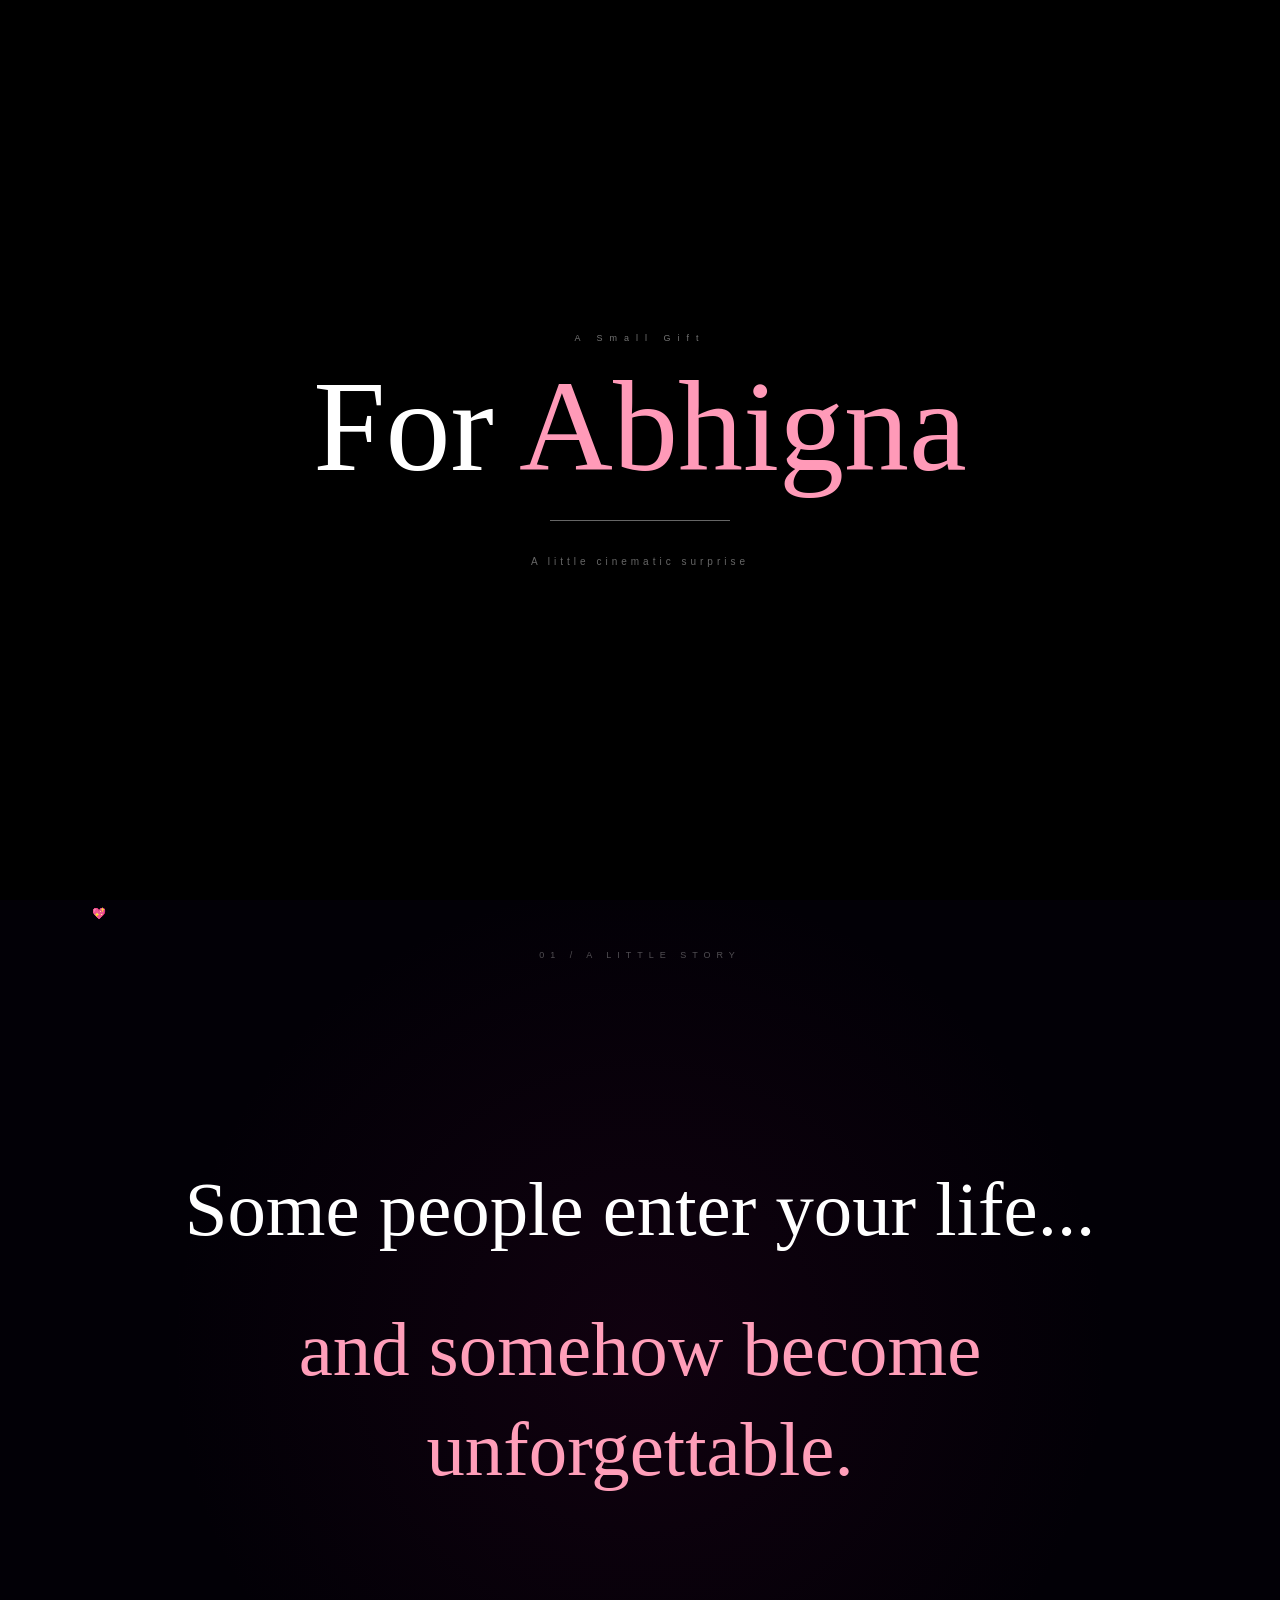
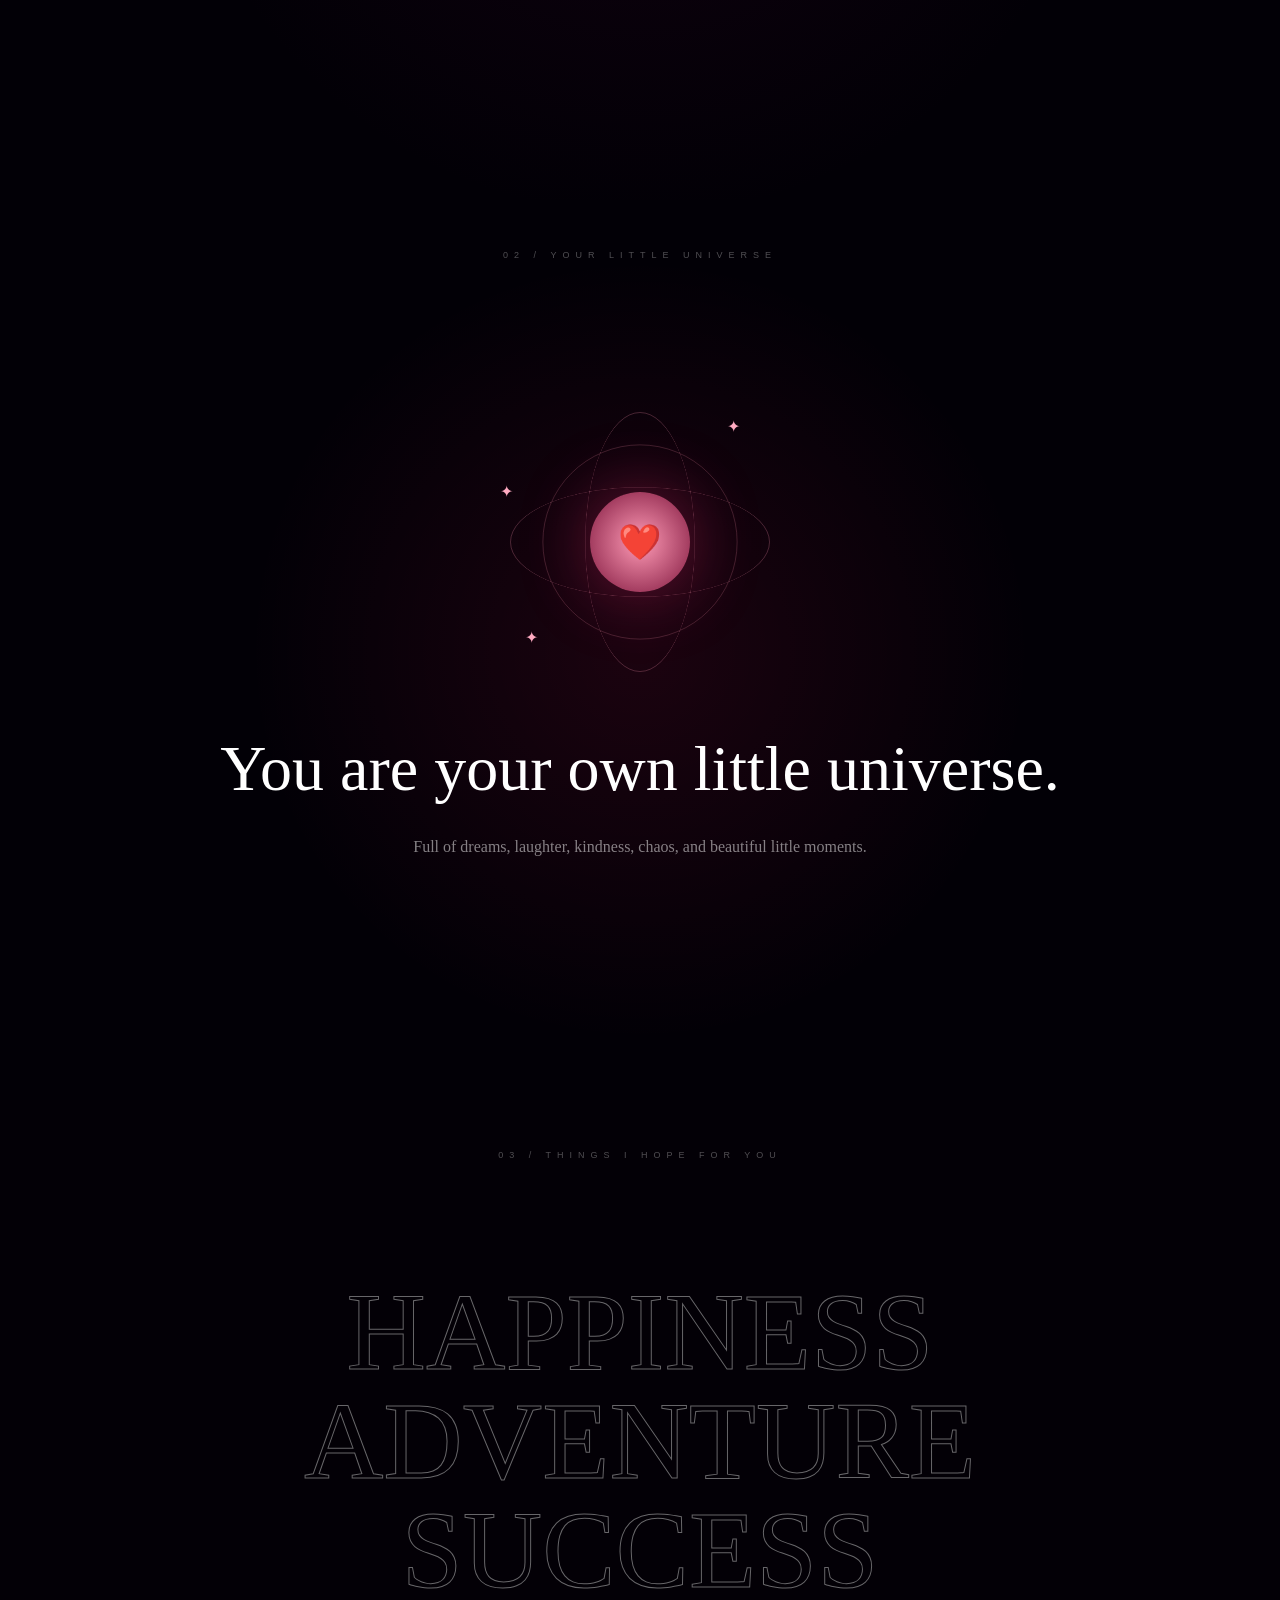
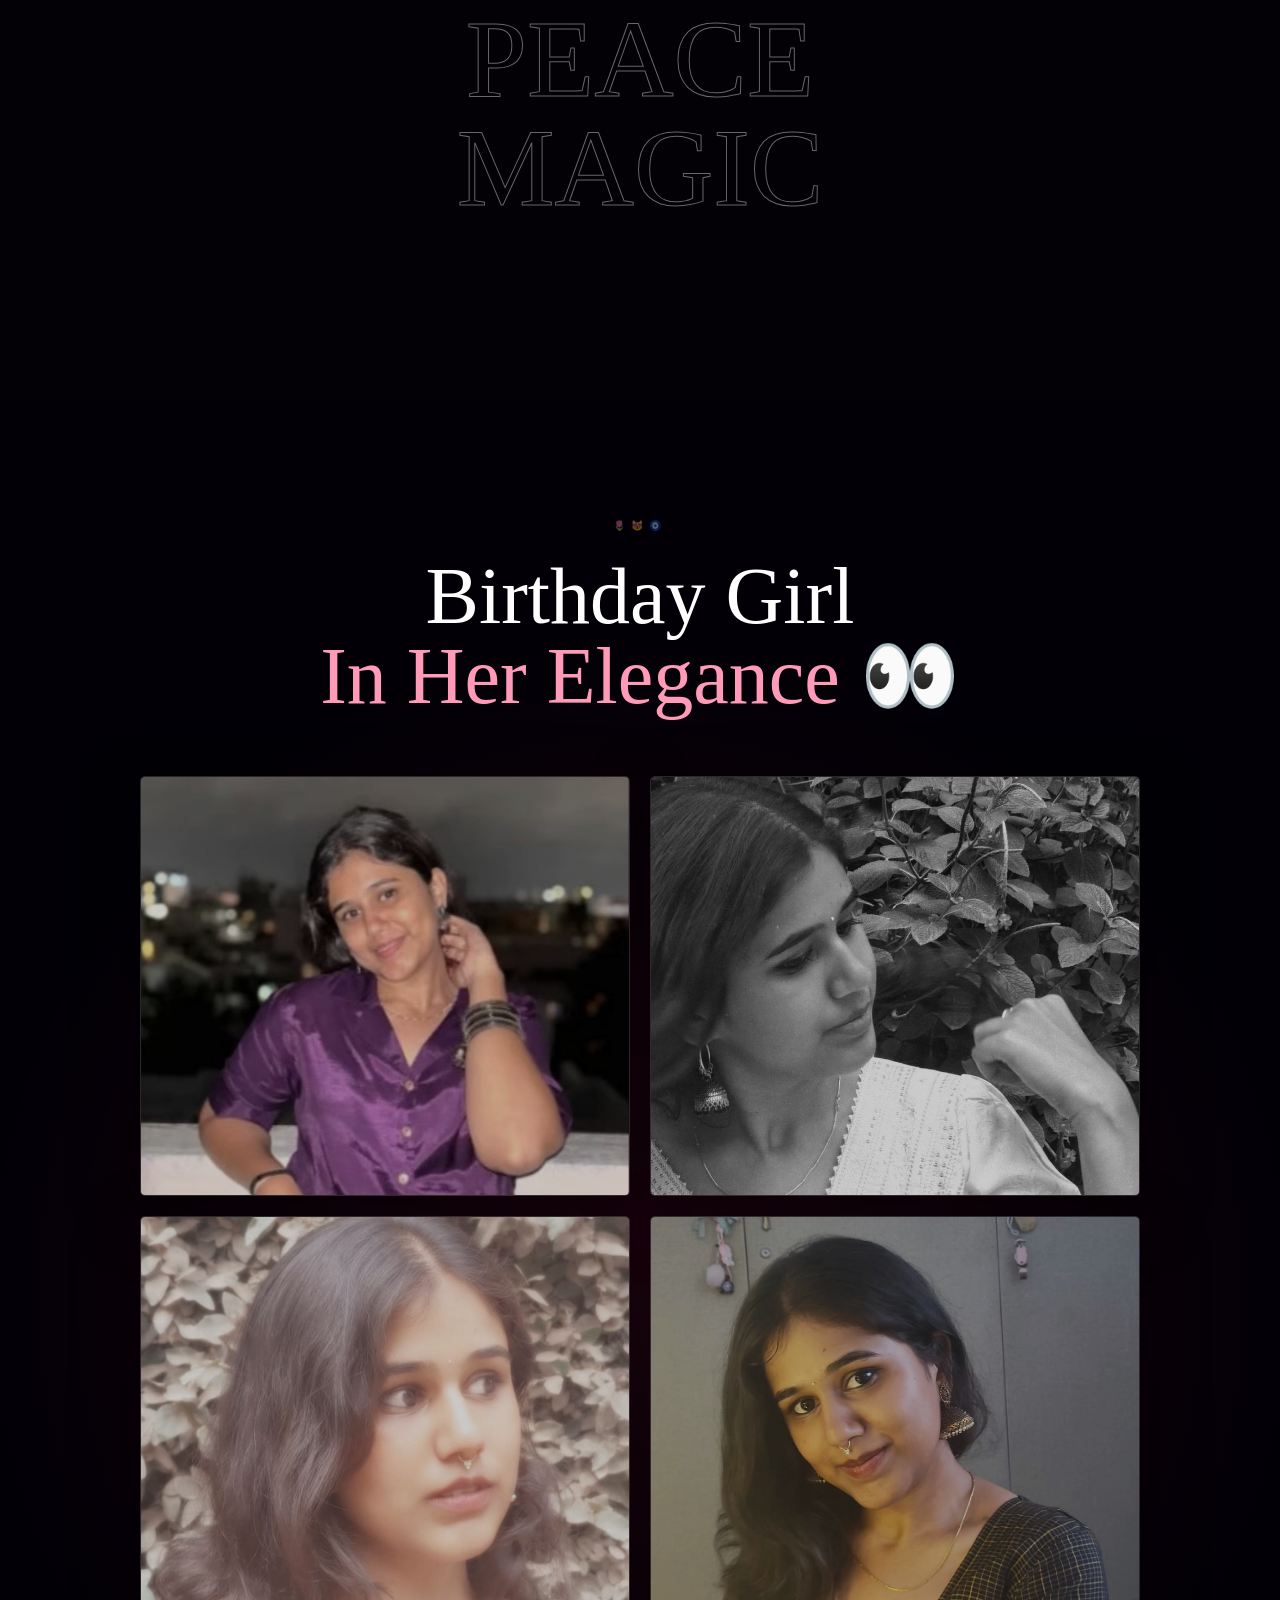
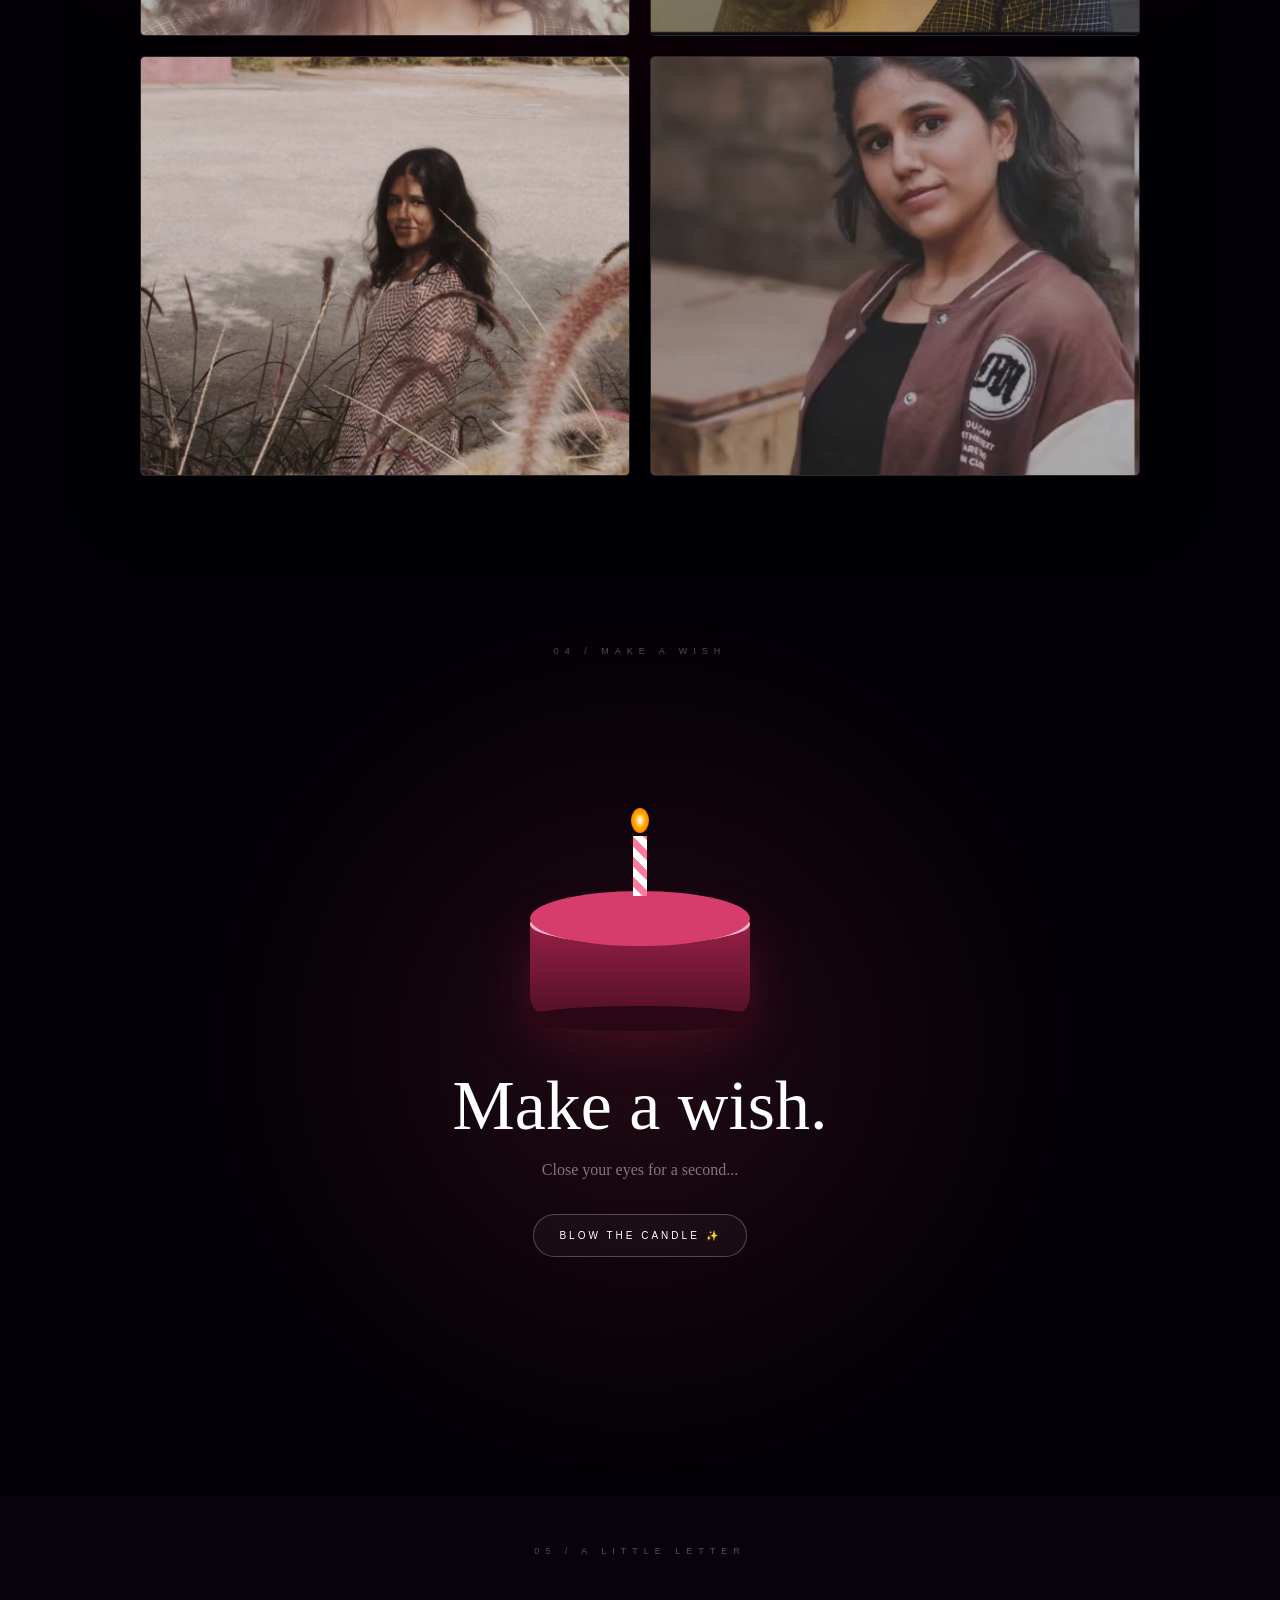
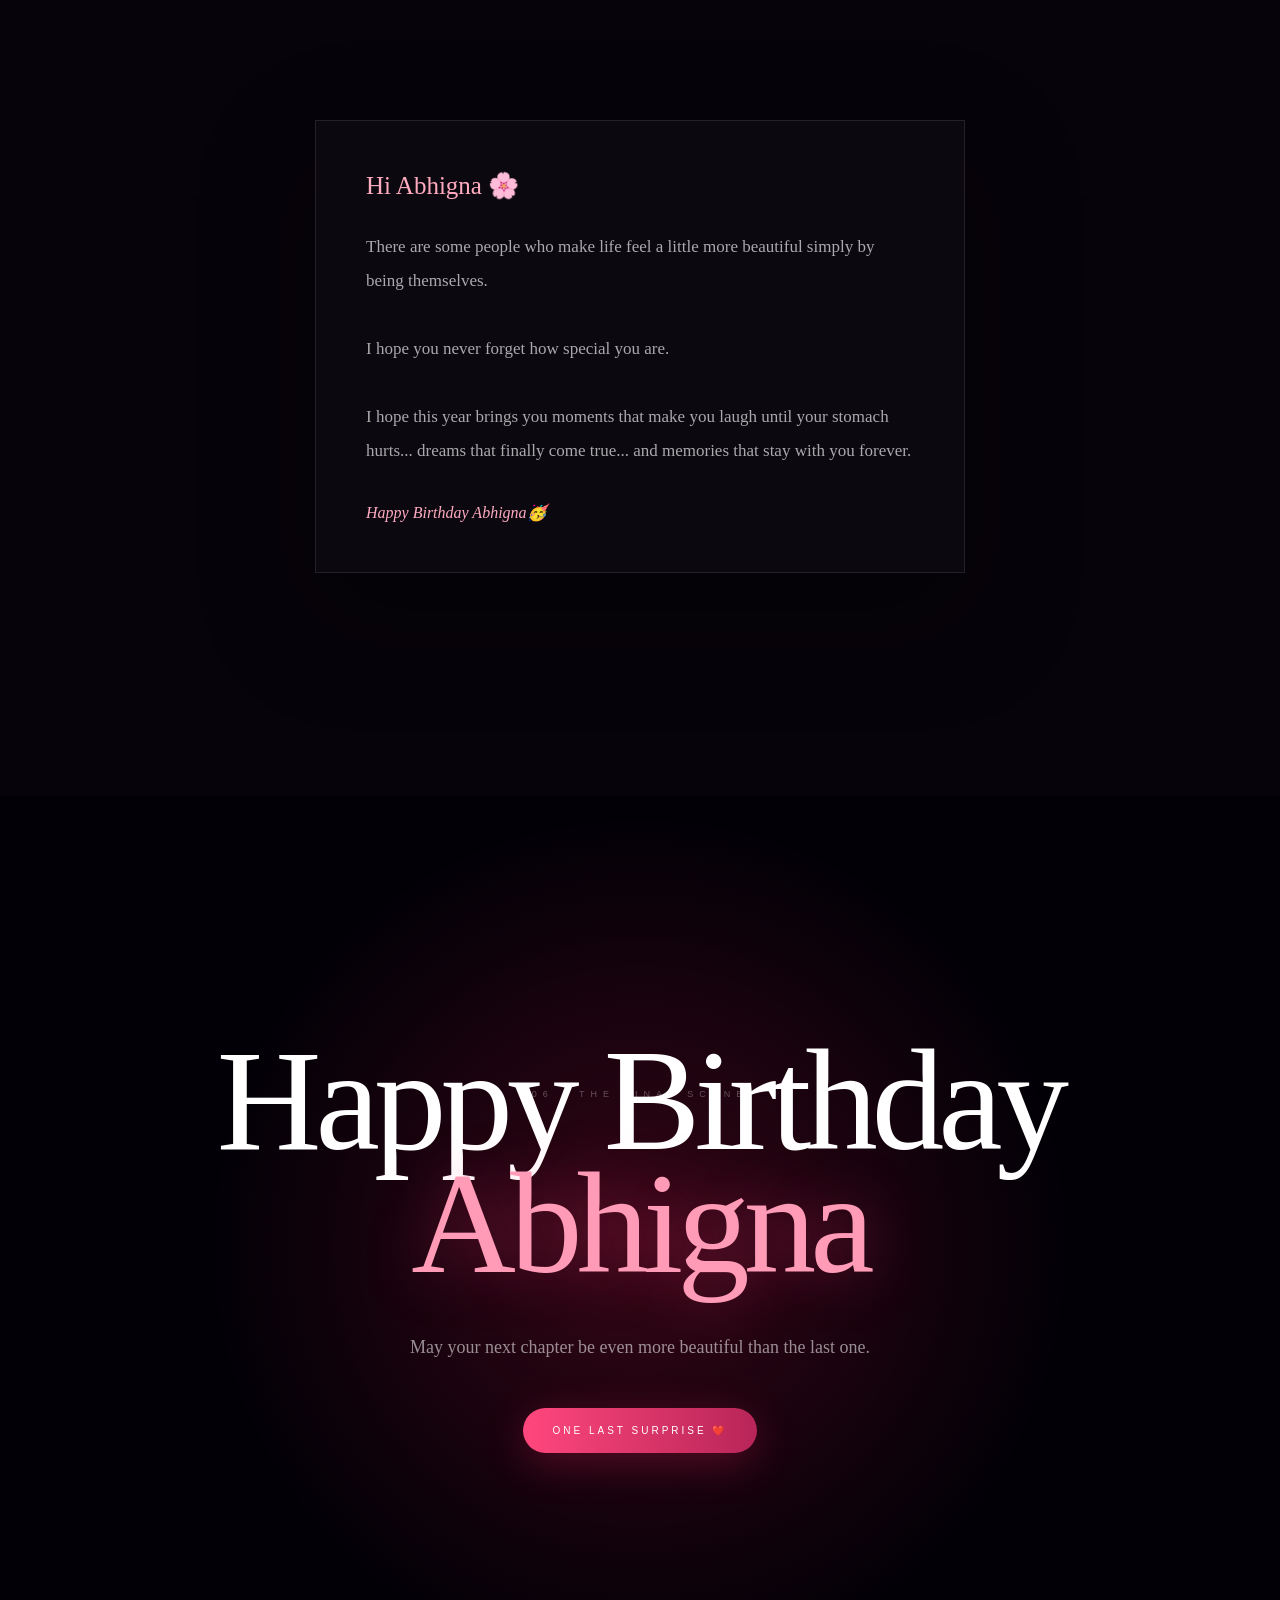
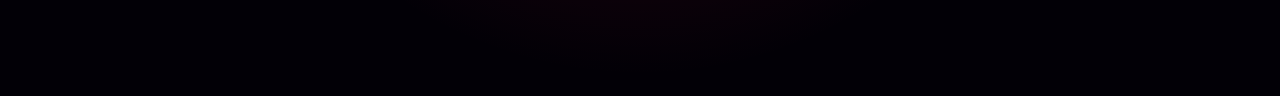
==== commit 87d81520: "Update index.html" ====
--- a/index.html
+++ b/index.html
@@ -143,9 +143,9 @@
 
         <button
             class="begin-button"
-            id="beginButton">
-
-            ✨Click To Scroll✨
+            id="beginButton"> 
+            
+        ✨ Begin the Surprise ✨
 
             <span>↓</span>
 
